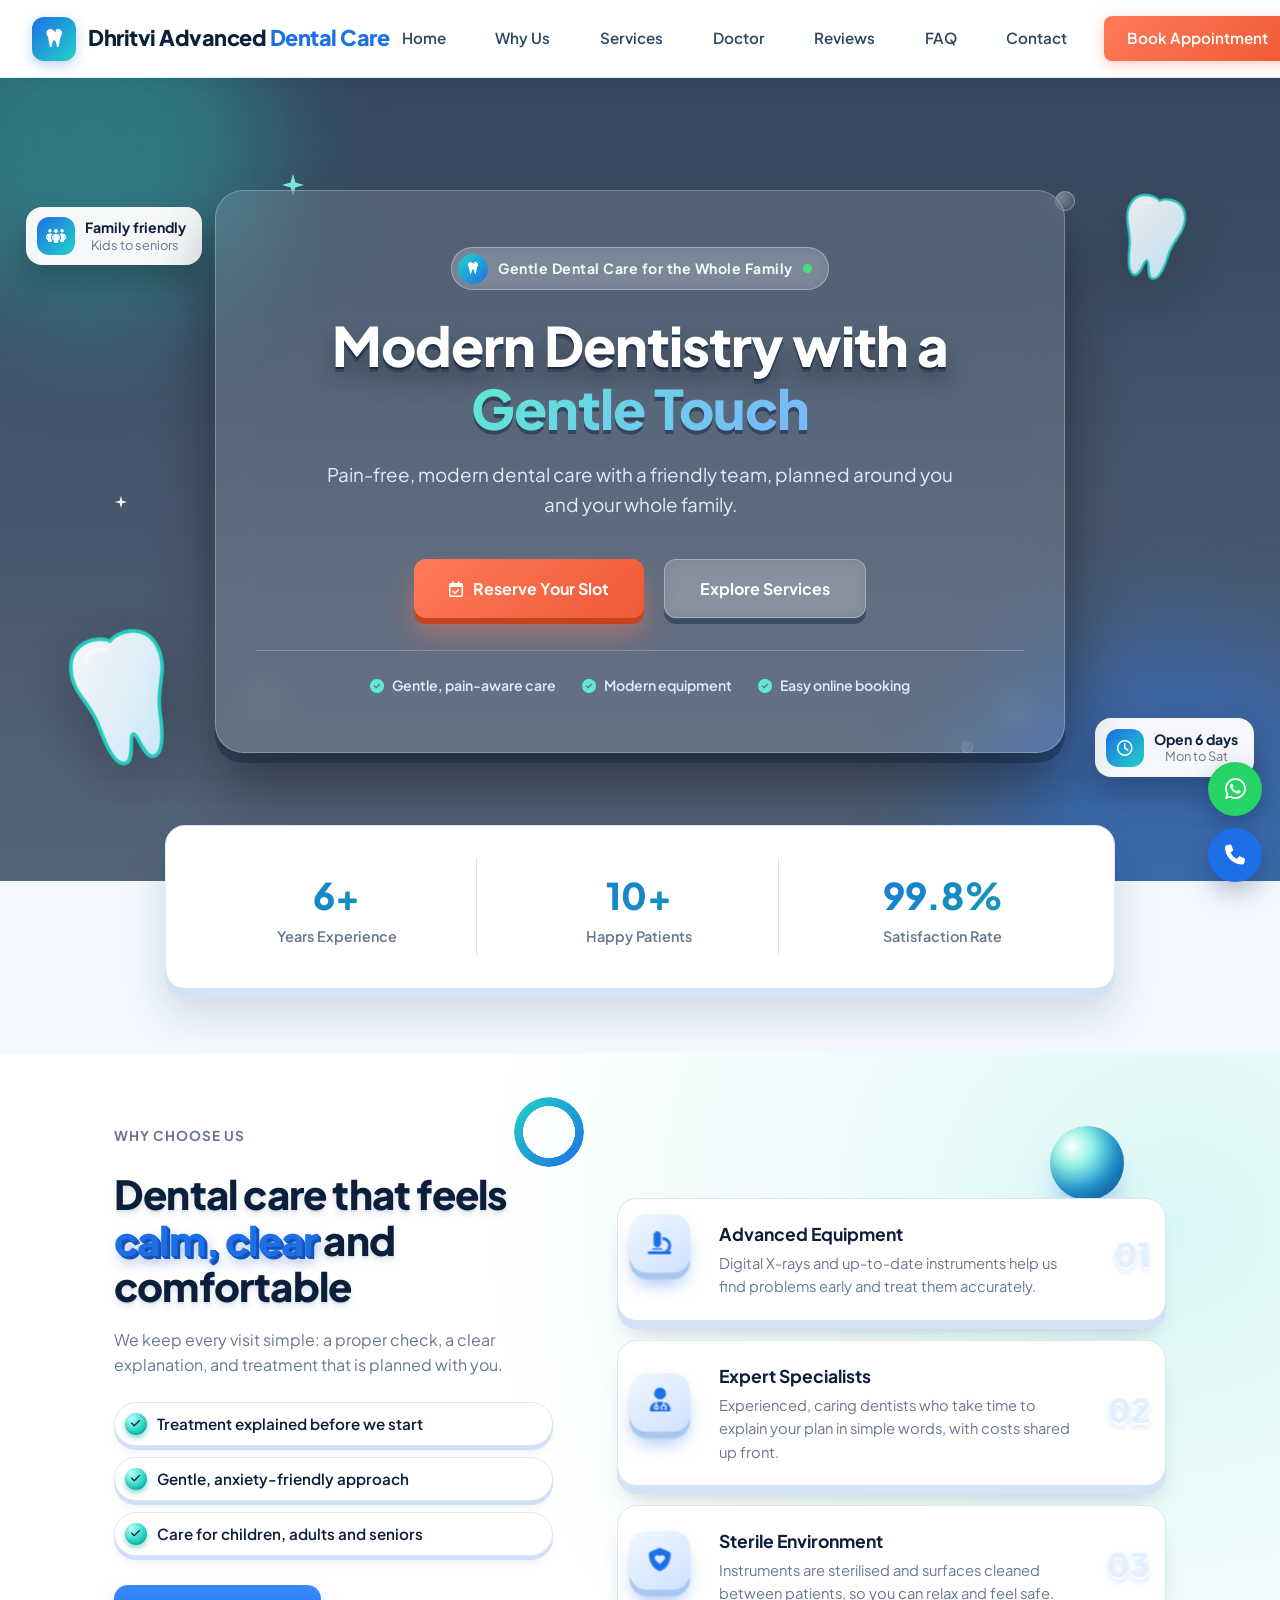
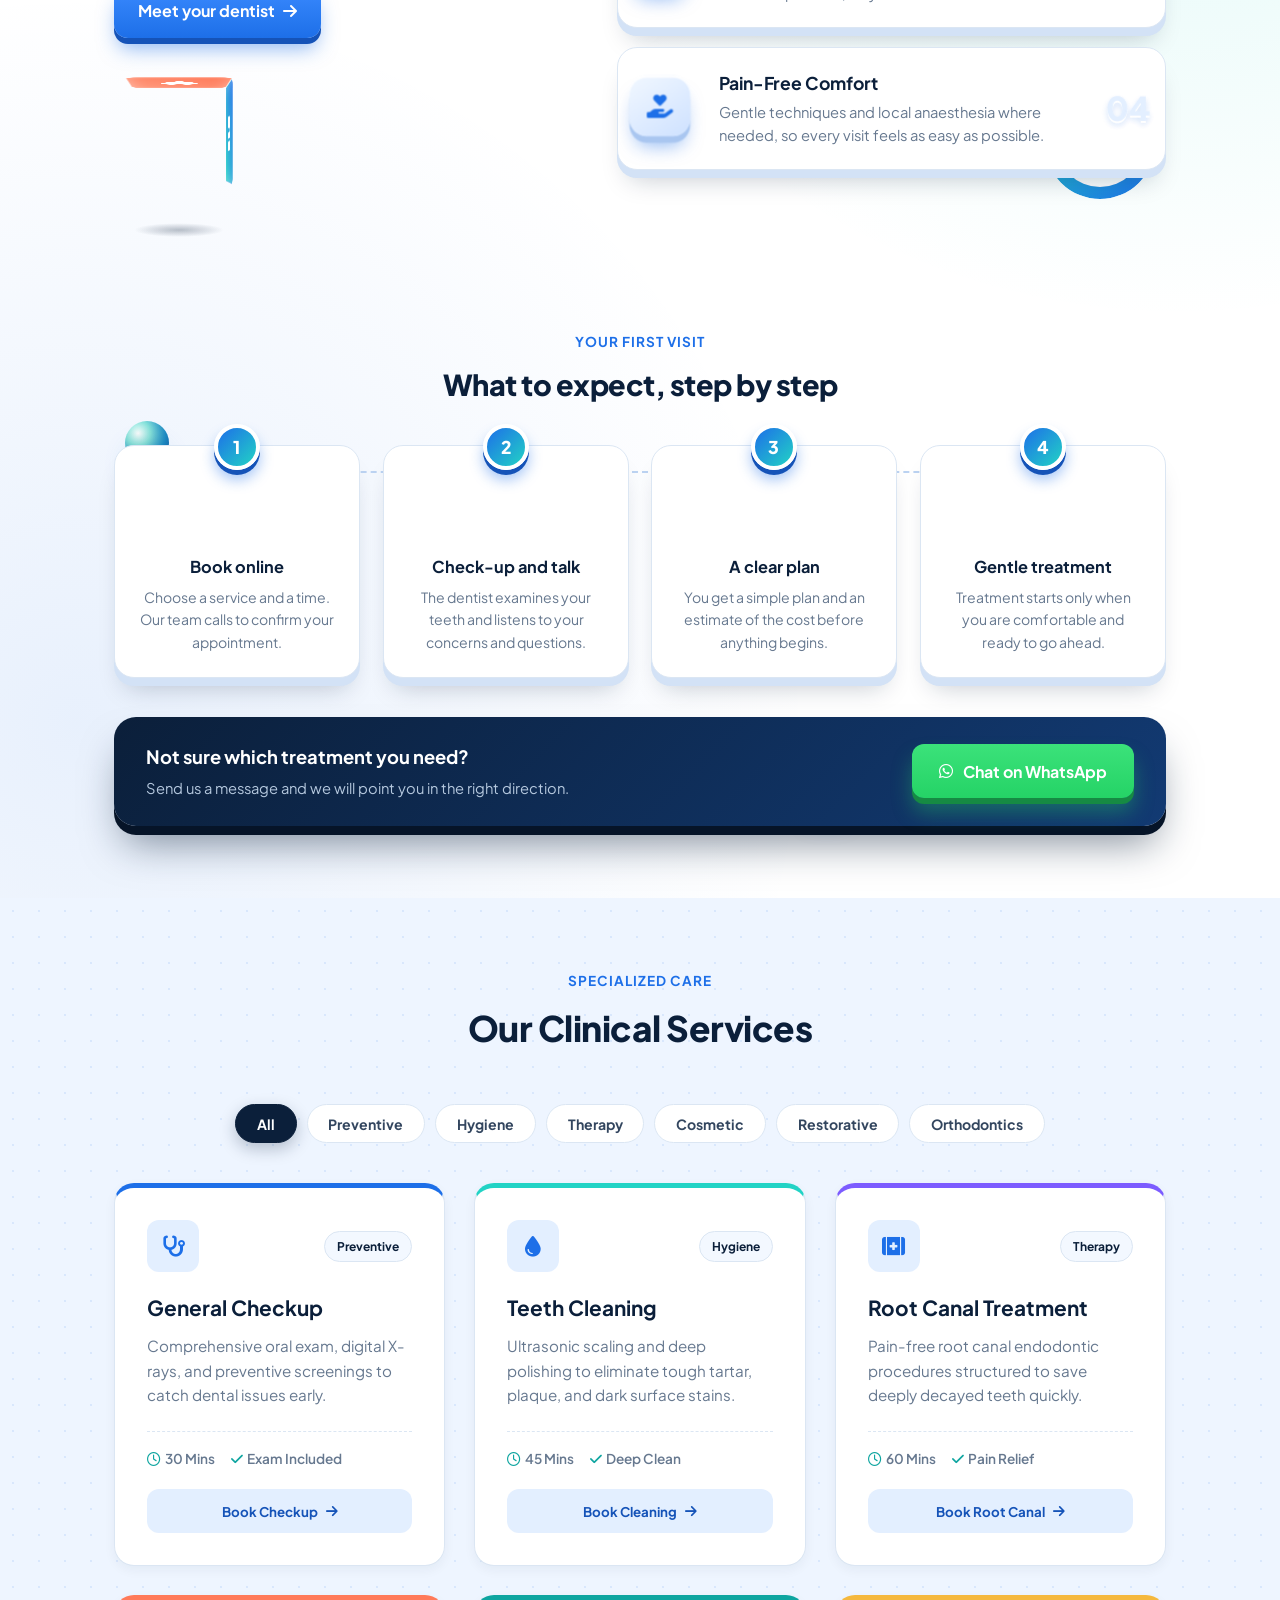
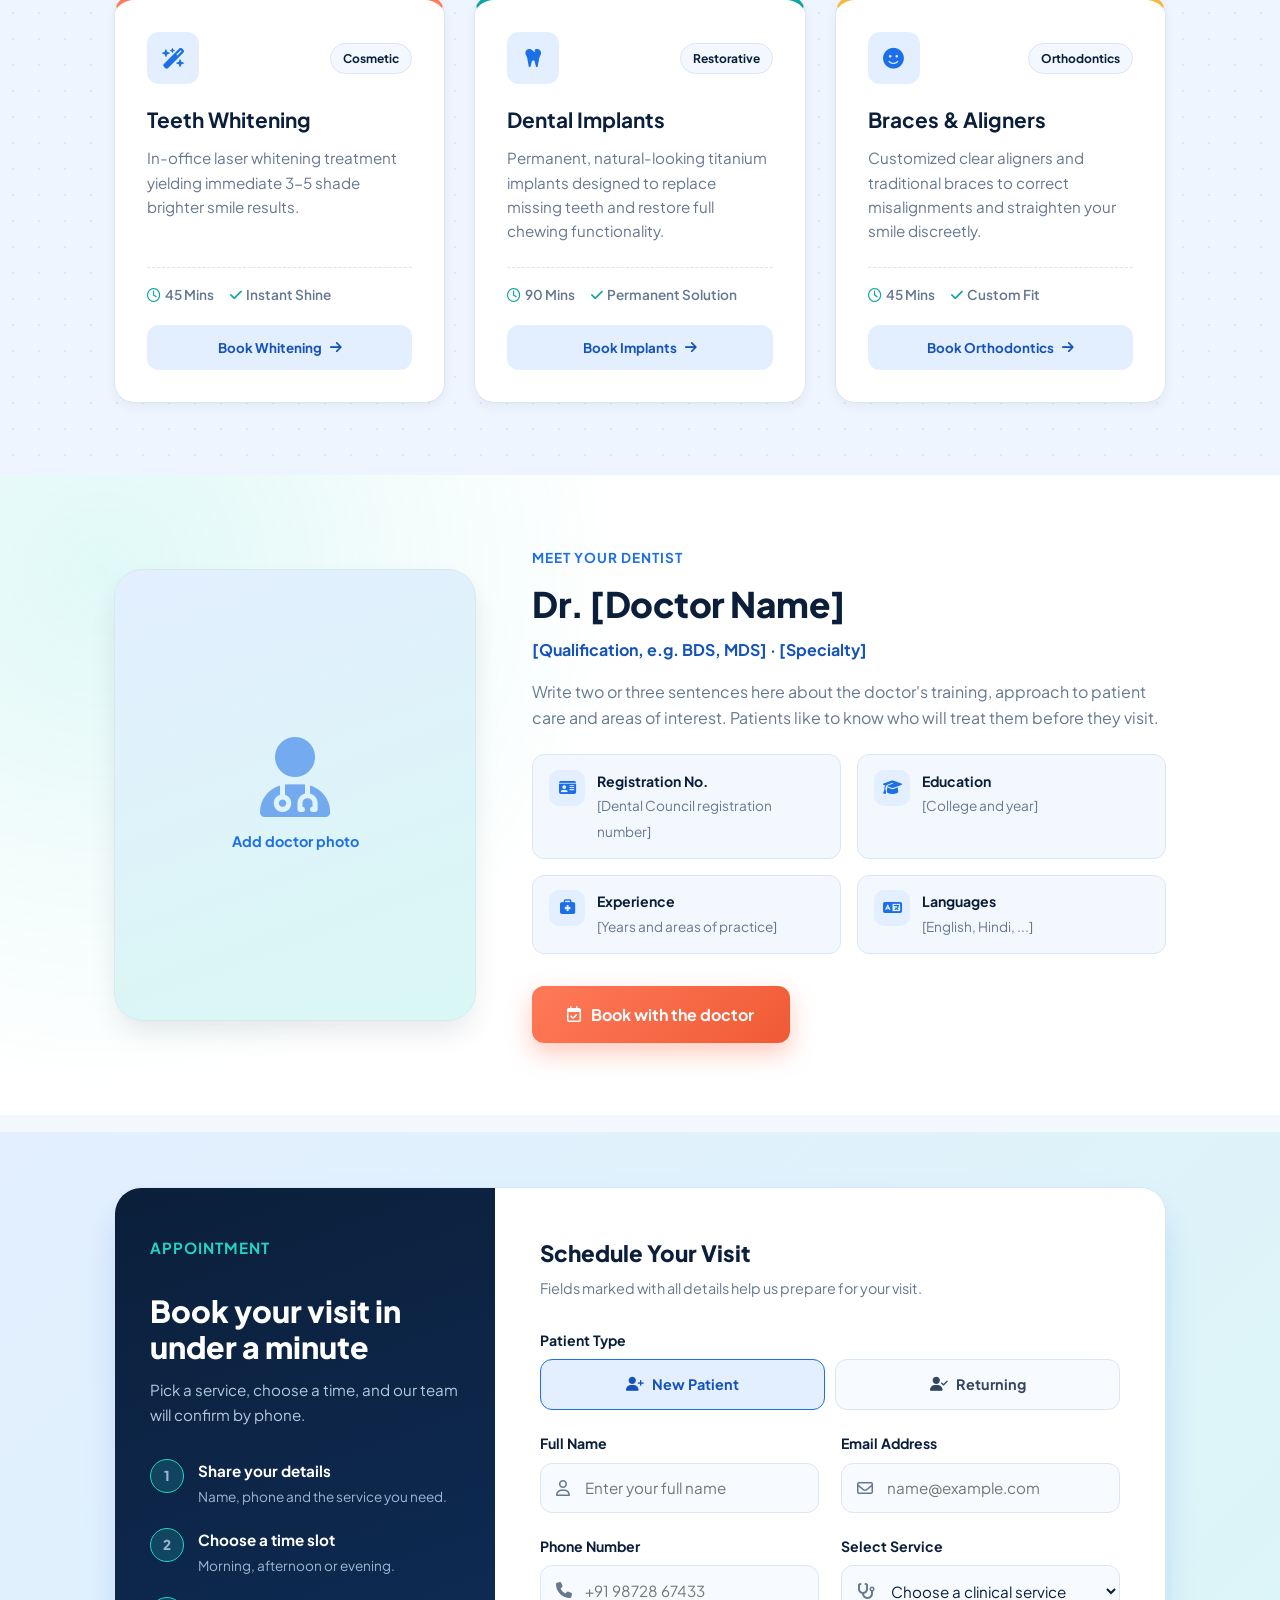
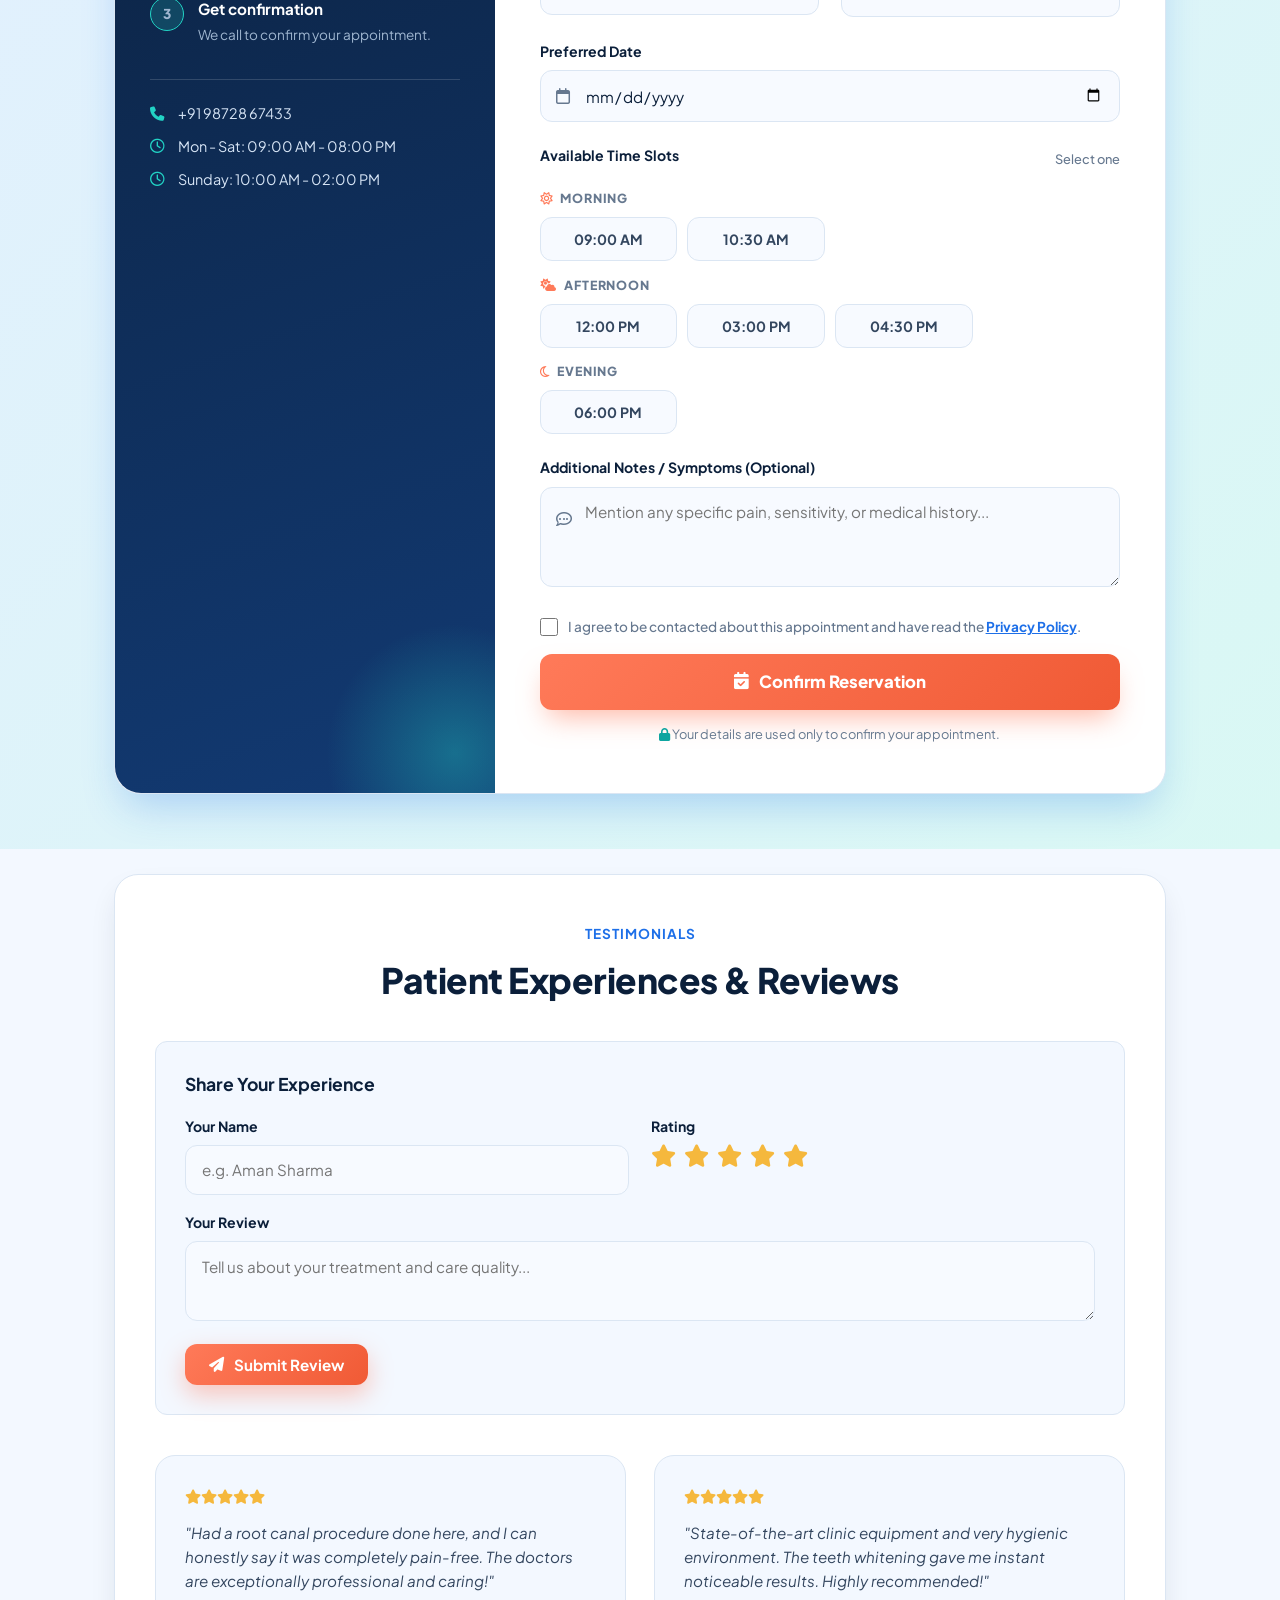
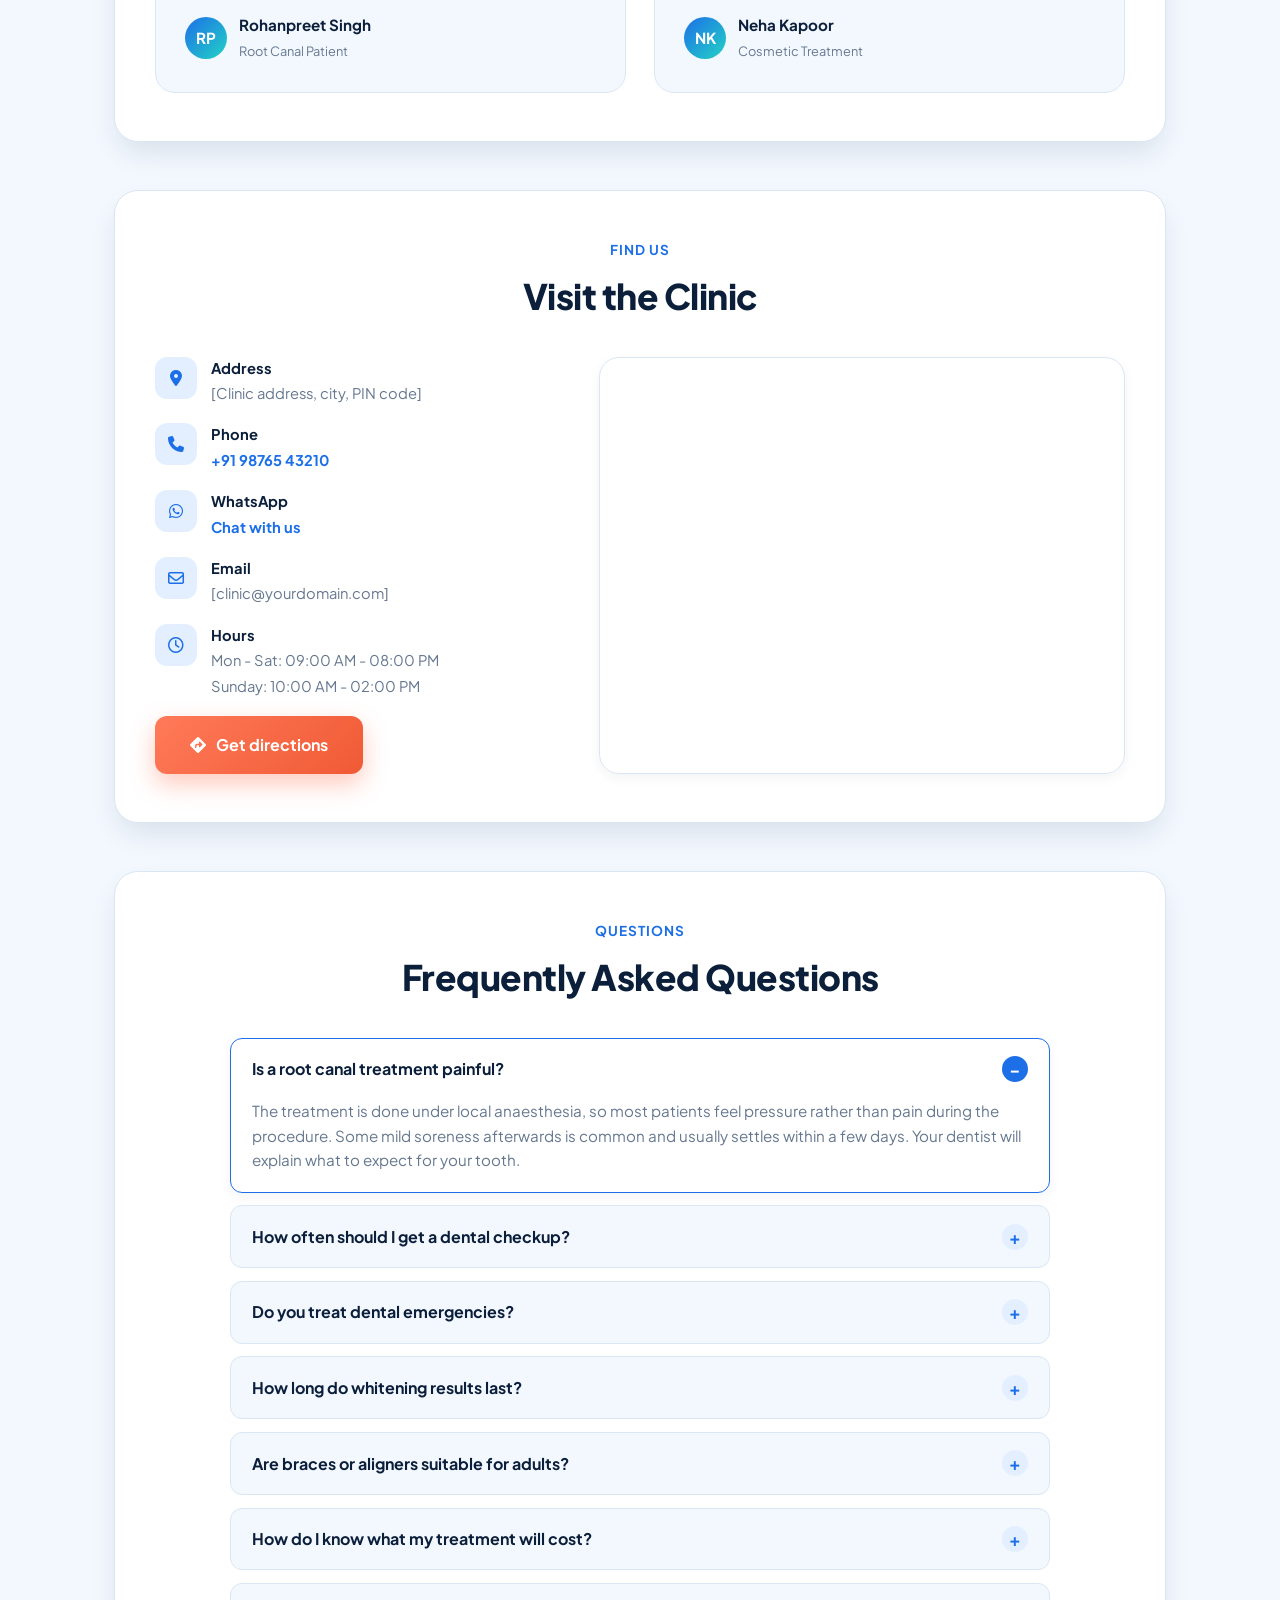
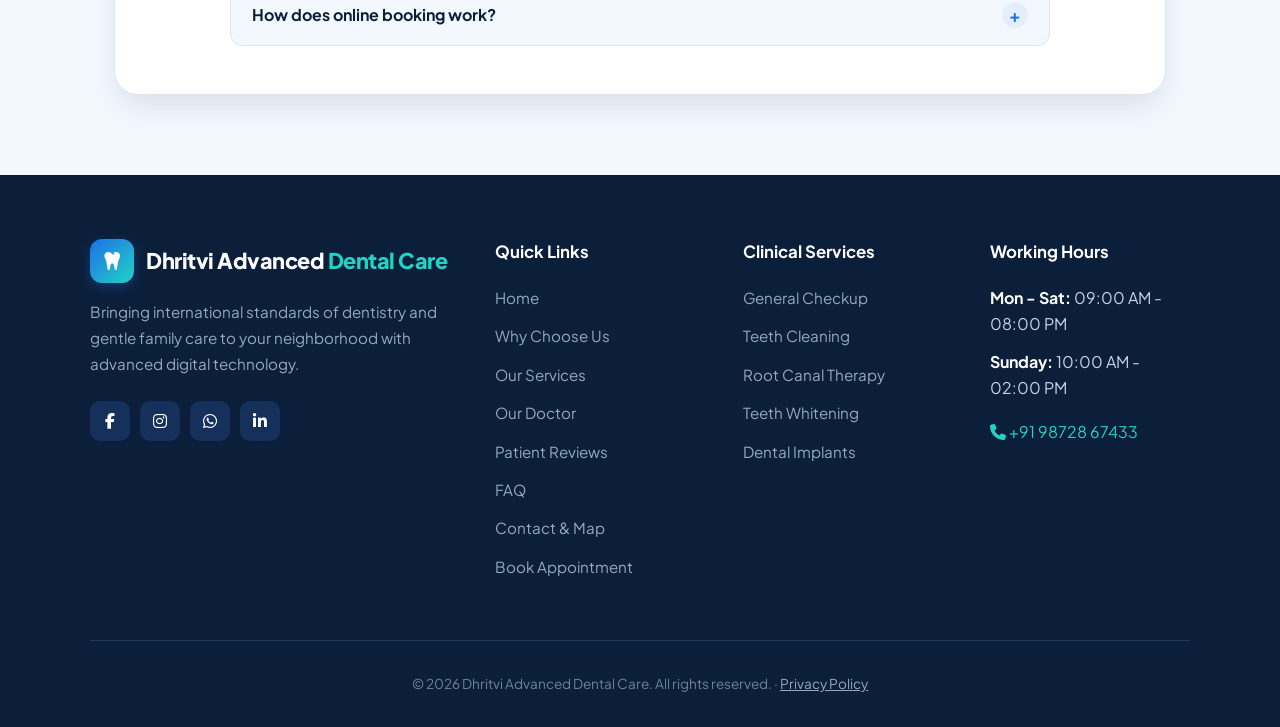
==== index.html @ 124baf10 "Update index.html" ====
<!DOCTYPE html>
<html lang="en">

<head>
    <meta charset="UTF-8">
    <meta name="viewport" content="width=device-width, initial-scale=1.0">
    <title>Dhritvi Advanced Dental Care | Dentist, Root Canal, Implants &amp; Braces</title>
    <meta name="description"
        content="Dhritvi Advanced Dental Care offers gentle, modern dental treatment for the whole family: checkups, cleaning, root canal, whitening, implants and braces. Book online.">
    <meta name="theme-color" content="#1d6fe8">
    <meta property="og:title" content="Dhritvi Advanced Dental Care">
    <meta property="og:description" content="Modern dentistry with a gentle touch. Book your appointment online.">
    <meta property="og:type" content="website">
    <script src="js/start-top.js"></script>
    <link rel="stylesheet" href="js/main.js">

    
    
    <link rel="icon"
        href="data:image/svg+xml,%3Csvg xmlns='http://www.w3.org/2000/svg' viewBox='0 0 64 64'%3E%3Crect width='64' height='64' rx='16' fill='%231d6fe8'/%3E%3Cpath d='M20 16c-6 0-9 5-8 11 1 6 3 8 4 14 1 6 3 9 5 9s3-5 4-9c1-3 2-4 3-4s2 1 3 4c1 4 2 9 4 9s4-3 5-9c1-6 3-8 4-14 1-6-2-11-8-11-4 0-6 2-8 2s-4-2-8-2z' fill='white'/%3E%3C/svg%3E">

    <!-- SEO: local business data for Google. REPLACE every value marked CHANGE-ME, then keep or delete this block. -->
    <script type="application/ld+json">
    {
        "@context": "https://schema.org",
        "@type": "Dentist",
        "name": "Dhritvi Advanced Dental Care",
        "telephone": "+919872867433",
        "url": "https://CHANGE-ME.example/",
        "address": {
            "@type": "PostalAddress",
            "streetAddress": "CHANGE-ME street address",
            "addressLocality": "CHANGE-ME city",
            "addressRegion": "CHANGE-ME state",
            "postalCode": "CHANGE-ME",
            "addressCountry": "IN"
        },
        "openingHoursSpecification": [
            { "@type": "OpeningHoursSpecification", "dayOfWeek": ["Monday","Tuesday","Wednesday","Thursday","Friday","Saturday"], "opens": "09:00", "closes": "20:00" },
            { "@type": "OpeningHoursSpecification", "dayOfWeek": "Sunday", "opens": "10:00", "closes": "14:00" }
        ]
    }
    </script>

    <link rel="preconnect" href="https://fonts.googleapis.com">
    <link rel="preconnect" href="https://fonts.gstatic.com" crossorigin>
    <link href="https://fonts.googleapis.com/css2?family=Plus+Jakarta+Sans:wght@300;400;500;600;700;800&display=swap"
        rel="stylesheet">
    <link rel="stylesheet" href="https://cdnjs.cloudflare.com/ajax/libs/font-awesome/6.4.0/css/all.min.css">
    <link rel="stylesheet" href="css/style.css">
</head>

<body>
    <!-- Emergency strip (phone number is set in js/main.js) -->
   <!-- <div class="emergency-bar">
        <i class="fa-solid fa-triangle-exclamation"></i>
        <span>Severe toothache, swelling or a knocked-out tooth?</span>
        <a href="#contact" data-call><i class="fa-solid fa-phone"></i> Call us now</a>
    </div>-->

    <header class="site-header">
        <div class="brand-container">
            <div class="brand-logo"><i class="fa-solid fa-tooth"></i></div>
            <h1 class="brand-title">Dhritvi Advanced <span>Dental Care</span></h1>
        </div>
        <button type="button" class="nav-toggle" id="navToggle" aria-label="Open menu" aria-expanded="false" aria-controls="siteNav">
            <span></span><span></span><span></span>
        </button>
        <nav class="nav-links" id="siteNav">
            <a href="#home">Home</a>
            <a href="#features">Why Us</a>
            <a href="#services">Services</a>
            <a href="#doctor">Doctor</a>
            <a href="#reviews">Reviews</a>
            <a href="#faq">FAQ</a>
            <a href="#contact">Contact</a>
            <a href="#booking" class="nav-cta">Book Appointment</a>
        </nav>
    </header>

    <main>
        <section id="home" class="hero">
            <!-- Decorative graphics (hidden from screen readers) -->
            <div class="hero-deco" aria-hidden="true">
                <span class="blob blob-1"></span>
                <span class="blob blob-2"></span>
                <span class="bubble b1"></span><span class="bubble b2"></span><span class="bubble b3"></span><span class="bubble b4"></span>
                <div class="deco-tooth deco-tooth-1">
                    <svg viewBox="0 0 100 120" xmlns="http://www.w3.org/2000/svg" focusable="false">
                <defs>
                    <linearGradient id="toothGradA" x1="0" y1="0" x2="1" y2="1">
                        <stop offset="0" stop-color="#ffffff"/>
                        <stop offset="1" stop-color="#cfeeff"/>
                    </linearGradient>
                </defs>
                <path d="M50 12C42 5 14 3 12 32c-1 18 10 26 12 48 2 20 6 34 14 34 8 0 8-22 12-22s4 22 12 22c8 0 12-14 14-34 2-22 13-30 12-48C86 3 58 5 50 12Z" fill="url(#toothGradA)" stroke="#22d3c5" stroke-width="3" stroke-linejoin="round"/>
                <path d="M26 24c4-8 12-9 18-6" fill="none" stroke="#ffffff" stroke-width="4" stroke-linecap="round" opacity=".9"/>
            </svg>
                </div>
                <div class="deco-tooth deco-tooth-2">
                    <svg viewBox="0 0 100 120" xmlns="http://www.w3.org/2000/svg" focusable="false">
                <defs>
                    <linearGradient id="toothGradB" x1="0" y1="0" x2="1" y2="1">
                        <stop offset="0" stop-color="#ffffff"/>
                        <stop offset="1" stop-color="#cfeeff"/>
                    </linearGradient>
                </defs>
                <path d="M50 12C42 5 14 3 12 32c-1 18 10 26 12 48 2 20 6 34 14 34 8 0 8-22 12-22s4 22 12 22c8 0 12-14 14-34 2-22 13-30 12-48C86 3 58 5 50 12Z" fill="url(#toothGradB)" stroke="#22d3c5" stroke-width="3" stroke-linejoin="round"/>
                <path d="M26 24c4-8 12-9 18-6" fill="none" stroke="#ffffff" stroke-width="4" stroke-linecap="round" opacity=".9"/>
            </svg>
                </div>
                <svg class="spark sp1" viewBox="0 0 24 24"><path d="M12 0l2.6 9.4L24 12l-9.4 2.6L12 24l-2.6-9.4L0 12l9.4-2.6z" fill="currentColor"/></svg>
                <svg class="spark sp2" viewBox="0 0 24 24"><path d="M12 0l2.6 9.4L24 12l-9.4 2.6L12 24l-2.6-9.4L0 12l9.4-2.6z" fill="currentColor"/></svg>
                <svg class="spark sp3" viewBox="0 0 24 24"><path d="M12 0l2.6 9.4L24 12l-9.4 2.6L12 24l-2.6-9.4L0 12l9.4-2.6z" fill="currentColor"/></svg>
                <div class="float-chip chip-1"><i class="fa-solid fa-people-group"></i><span><strong>Family friendly</strong>Kids to seniors</span></div>
                <div class="float-chip chip-2"><i class="fa-regular fa-clock"></i><span><strong>Open 6 days</strong>Mon to Sat</span></div>
            </div>

            <div class="hero-glass-card">
                <div class="hero-badge">
                    <span class="badge-icon"><i class="fa-solid fa-tooth"></i></span>
                    <span class="badge-text">Gentle Dental Care for the Whole Family</span>
                    <span class="badge-dot" title="Now booking appointments"></span>
                </div>
                <h2>Modern Dentistry with a <span>Gentle Touch</span></h2>
                <p>Pain-free, modern dental care with a friendly team, planned around you and your whole family.</p>
                <div class="hero-btns">
                    <a href="#booking" class="btn-primary"><i class="fa-regular fa-calendar-check"></i> Reserve Your
                        Slot</a>
                    <a href="#services" class="btn-secondary">Explore Services</a>
                    <a href="#contact" class="btn-call" data-call><i class="fa-solid fa-phone"></i> Call Now</a>
                </div>
                <ul class="hero-points">
                    <li><i class="fa-solid fa-circle-check"></i> Gentle, pain-aware care</li>
                    <li><i class="fa-solid fa-circle-check"></i> Modern equipment</li>
                    <li><i class="fa-solid fa-circle-check"></i> Easy online booking</li>
                </ul>
            </div>
        </section>

        <div class="stats-banner">
            <div class="stat-item">
                <div class="stat-number">6+</div>
                <div class="stat-label">Years Experience</div>
            </div>
            <div class="stat-item">
                <div class="stat-number">10+</div>
                <div class="stat-label">Happy Patients</div>
            </div>
            <div class="stat-item">
                <div class="stat-number">99.8%</div>
                <div class="stat-label">Satisfaction Rate</div>
            </div>
        </div>

        <div class="container">

            <!-- ===== WHY US ===== -->
            <section id="features" class="why-wrap">
                <!-- floating 3D shapes (decoration) -->
                <div class="why-3d-bg" aria-hidden="true">
                    <span class="orb orb-1"></span>
                    <span class="orb orb-2"></span>
                    <span class="ring ring-1"></span>
                    <span class="ring ring-2"></span>
                    <span class="gem"></span>
                </div>
                <div class="why-intro">
                    <p class="section-subtitle">Why Choose Us</p>
                    <h2>Dental care that feels <span>calm, clear</span> and comfortable</h2>
                    <p>We keep every visit simple: a proper check, a clear explanation, and treatment that is planned with you.</p>
                    <ul class="why-checks">
                        <li><i class="fa-solid fa-check"></i> Treatment explained before we start</li>
                        <li><i class="fa-solid fa-check"></i> Gentle, anxiety-friendly approach</li>
                        <li><i class="fa-solid fa-check"></i> Care for children, adults and seniors</li>
                    </ul>
                    <a href="#doctor" class="why-link">Meet your dentist <i class="fa-solid fa-arrow-right"></i></a>

                    <!-- 3D rotating cube (pure CSS) -->
                    <div class="cube-scene" aria-hidden="true">
                        <div class="cube">
                            <div class="face f-front"><i class="fa-solid fa-tooth"></i></div>
                            <div class="face f-back"><i class="fa-solid fa-shield-heart"></i></div>
                            <div class="face f-right"><i class="fa-solid fa-face-smile"></i></div>
                            <div class="face f-left"><i class="fa-solid fa-user-doctor"></i></div>
                            <div class="face f-top"><i class="fa-solid fa-heart"></i></div>
                            <div class="face f-bottom"><i class="fa-solid fa-star"></i></div>
                        </div>
                        <div class="cube-shadow"></div>
                    </div>
                </div>

                <div class="why-list">
                    <article class="why-item">
                        <div class="why-icon"><i class="fa-solid fa-microscope"></i></div>
                        <div class="why-text">
                            <h3>Advanced Equipment</h3>
                            <p>Digital X-rays and up-to-date instruments help us find problems early and treat them accurately.</p>
                        </div>
                    </article>
                    <article class="why-item">
                        <div class="why-icon"><i class="fa-solid fa-user-doctor"></i></div>
                        <div class="why-text">
                            <h3>Expert Specialists</h3>
                            <p>Experienced, caring dentists who take time to explain your plan in simple words, with costs shared up front.</p>
                        </div>
                    </article>
                    <article class="why-item">
                        <div class="why-icon"><i class="fa-solid fa-shield-heart"></i></div>
                        <div class="why-text">
                            <h3>Sterile Environment</h3>
                            <p>Instruments are sterilised and surfaces cleaned between patients, so you can relax and feel safe.</p>
                        </div>
                    </article>
                    <article class="why-item">
                        <div class="why-icon"><i class="fa-solid fa-hand-holding-heart"></i></div>
                        <div class="why-text">
                            <h3>Pain-Free Comfort</h3>
                            <p>Gentle techniques and local anaesthesia where needed, so every visit feels as easy as possible.</p>
                        </div>
                    </article>
                </div>
                <!-- New: first-visit steps + help banner (spans both columns) -->
                <div class="why-journey">
                    <div class="journey-head">
                        <p class="section-subtitle">Your First Visit</p>
                        <h3>What to expect, step by step</h3>
                    </div>

                    <ol class="journey-steps">
                        <li>
                            <span class="journey-num">1</span>
                            <div class="journey-icon"><i class="fa-regular fa-calendar-check"></i></div>
                            <h4>Book online</h4>
                            <p>Choose a service and a time. Our team calls to confirm your appointment.</p>
                        </li>
                        <li>
                            <span class="journey-num">2</span>
                            <div class="journey-icon"><i class="fa-solid fa-comments"></i></div>
                            <h4>Check-up and talk</h4>
                            <p>The dentist examines your teeth and listens to your concerns and questions.</p>
                        </li>
                        <li>
                            <span class="journey-num">3</span>
                            <div class="journey-icon"><i class="fa-solid fa-clipboard-list"></i></div>
                            <h4>A clear plan</h4>
                            <p>You get a simple plan and an estimate of the cost before anything begins.</p>
                        </li>
                        <li>
                            <span class="journey-num">4</span>
                            <div class="journey-icon"><i class="fa-solid fa-face-smile"></i></div>
                            <h4>Gentle treatment</h4>
                            <p>Treatment starts only when you are comfortable and ready to go ahead.</p>
                        </li>
                    </ol>

                    <div class="journey-help">
                        <div class="help-text">
                            <strong>Not sure which treatment you need?</strong>
                            <span>Send us a message and we will point you in the right direction.</span>
                        </div>
                        <a class="btn-primary" data-wa href="#contact" target="_blank" rel="noopener"><i class="fa-brands fa-whatsapp"></i> Chat on WhatsApp</a>
                    </div>
                </div>
            </section>

            <!-- ===== SERVICES ===== -->
            <section id="services">
                <div class="section-header">
                    <p class="section-subtitle">Specialized Care</p>
                    <h2 class="section-title">Our Clinical Services</h2>
                </div>

                <div class="filter-bar" id="filterBar">
                    <button type="button" class="filter-btn active" data-filter="all">All</button>
                    <button type="button" class="filter-btn" data-filter="Preventive">Preventive</button>
                    <button type="button" class="filter-btn" data-filter="Hygiene">Hygiene</button>
                    <button type="button" class="filter-btn" data-filter="Therapy">Therapy</button>
                    <button type="button" class="filter-btn" data-filter="Cosmetic">Cosmetic</button>
                    <button type="button" class="filter-btn" data-filter="Restorative">Restorative</button>
                    <button type="button" class="filter-btn" data-filter="Orthodontics">Orthodontics</button>
                </div>

                <div class="services-grid" id="servicesGrid">
                    <div class="service-card" data-cat="Preventive">
                        <div>
                            <div class="service-header-icon">
                                <div class="service-icon"><i class="fa-solid fa-stethoscope"></i></div>
                                <span class="service-tag">Preventive</span>
                            </div>
                            <h3>General Checkup</h3>
                            <p>Comprehensive oral exam, digital X-rays, and preventive screenings to catch dental issues
                                early.</p>
                        </div>
                        <div>
                            <div class="service-meta">
                                <span><i class="fa-regular fa-clock"></i>30 Mins</span>
                                <span><i class="fa-solid fa-check"></i>Exam Included</span>
                            </div>
                            <button type="button" class="service-book-btn"
                                onclick="selectServiceAndScroll('General Checkup')">Book Checkup <i
                                    class="fa-solid fa-arrow-right"></i></button>
                        </div>
                    </div>

                    <div class="service-card" data-cat="Hygiene">
                        <div>
                            <div class="service-header-icon">
                                <div class="service-icon"><i class="fa-solid fa-droplet"></i></div>
                                <span class="service-tag">Hygiene</span>
                            </div>
                            <h3>Teeth Cleaning</h3>
                            <p>Ultrasonic scaling and deep polishing to eliminate tough tartar, plaque, and dark surface
                                stains.</p>
                        </div>
                        <div>
                            <div class="service-meta">
                                <span><i class="fa-regular fa-clock"></i>45 Mins</span>
                                <span><i class="fa-solid fa-check"></i>Deep Clean</span>
                            </div>
                            <button type="button" class="service-book-btn"
                                onclick="selectServiceAndScroll('Teeth Cleaning')">Book Cleaning <i
                                    class="fa-solid fa-arrow-right"></i></button>
                        </div>
                    </div>

                    <div class="service-card" data-cat="Therapy">
                        <div>
                            <div class="service-header-icon">
                                <div class="service-icon"><i class="fa-solid fa-kit-medical"></i></div>
                                <span class="service-tag">Therapy</span>
                            </div>
                            <h3>Root Canal Treatment</h3>
                            <p>Pain-free root canal endodontic procedures structured to save deeply decayed teeth
                                quickly.</p>
                        </div>
                        <div>
                            <div class="service-meta">
                                <span><i class="fa-regular fa-clock"></i>60 Mins</span>
                                <span><i class="fa-solid fa-check"></i>Pain Relief</span>
                            </div>
                            <button type="button" class="service-book-btn"
                                onclick="selectServiceAndScroll('Root Canal Treatment')">Book Root Canal <i
                                    class="fa-solid fa-arrow-right"></i></button>
                        </div>
                    </div>

                    <div class="service-card" data-cat="Cosmetic">
                        <div>
                            <div class="service-header-icon">
                                <div class="service-icon"><i class="fa-solid fa-wand-magic-sparkles"></i></div>
                                <span class="service-tag">Cosmetic</span>
                            </div>
                            <h3>Teeth Whitening</h3>
                            <p>In-office laser whitening treatment yielding immediate 3-5 shade brighter smile results.
                            </p>
                        </div>
                        <div>
                            <div class="service-meta">
                                <span><i class="fa-regular fa-clock"></i>45 Mins</span>
                                <span><i class="fa-solid fa-check"></i>Instant Shine</span>
                            </div>
                            <button type="button" class="service-book-btn"
                                onclick="selectServiceAndScroll('Teeth Whitening')">Book Whitening <i
                                    class="fa-solid fa-arrow-right"></i></button>
                        </div>
                    </div>

                    <div class="service-card" data-cat="Restorative">
                        <div>
                            <div class="service-header-icon">
                                <div class="service-icon"><i class="fa-solid fa-tooth"></i></div>
                                <span class="service-tag">Restorative</span>
                            </div>
                            <h3>Dental Implants</h3>
                            <p>Permanent, natural-looking titanium implants designed to replace missing teeth and
                                restore full chewing functionality.</p>
                        </div>
                        <div>
                            <div class="service-meta">
                                <span><i class="fa-regular fa-clock"></i>90 Mins</span>
                                <span><i class="fa-solid fa-check"></i>Permanent Solution</span>
                            </div>
                            <button type="button" class="service-book-btn"
                                onclick="selectServiceAndScroll('Dental Implants')">Book Implants <i
                                    class="fa-solid fa-arrow-right"></i></button>
                        </div>
                    </div>

                    <div class="service-card" data-cat="Orthodontics">
                        <div>
                            <div class="service-header-icon">
                                <div class="service-icon"><i class="fa-solid fa-face-smile"></i></div>
                                <span class="service-tag">Orthodontics</span>
                            </div>
                            <h3>Braces &amp; Aligners</h3>
                            <p>Customized clear aligners and traditional braces to correct misalignments and straighten
                                your smile discreetly.</p>
                        </div>
                        <div>
                            <div class="service-meta">
                                <span><i class="fa-regular fa-clock"></i>45 Mins</span>
                                <span><i class="fa-solid fa-check"></i>Custom Fit</span>
                            </div>
                            <button type="button" class="service-book-btn"
                                onclick="selectServiceAndScroll('Braces & Aligners')">Book Orthodontics <i
                                    class="fa-solid fa-arrow-right"></i></button>
                        </div>
                    </div>
                </div>
            </section>

            <!-- ===== DOCTOR PROFILE =====
                 REPLACE the placeholder text below with the real doctor's details.
                 To use a photo: put it in images/doctor.jpg and replace the
                 <div class="doctor-photo">...</div> block with:
                 <img class="doctor-photo" src="images/doctor.jpg" alt="Dr. Name, dentist"> -->
            <section id="doctor">
                <div class="doctor-wrap">
                    <div class="doctor-photo" role="img" aria-label="Doctor photo placeholder">
                        <i class="fa-solid fa-user-doctor"></i>
                        <span>Add doctor photo</span>
                    </div>

                    <div class="doctor-info">
                        <p class="section-subtitle">Meet Your Dentist</p>
                        <h2 class="section-title" style="text-align:left;">Dr. [Doctor Name]</h2>
                        <p class="doctor-role">[Qualification, e.g. BDS, MDS] &middot; [Specialty]</p>
                        <p class="doctor-bio">Write two or three sentences here about the doctor's training, approach to
                            patient care and areas of interest. Patients like to know who will treat them before they
                            visit.</p>

                        <ul class="doctor-facts">
                            <li><i class="fa-solid fa-id-card"></i>
                                <div><strong>Registration No.</strong><span>[Dental Council registration number]</span>
                                </div>
                            </li>
                            <li><i class="fa-solid fa-graduation-cap"></i>
                                <div><strong>Education</strong><span>[College and year]</span></div>
                            </li>
                            <li><i class="fa-solid fa-briefcase-medical"></i>
                                <div><strong>Experience</strong><span>[Years and areas of practice]</span></div>
                            </li>
                            <li><i class="fa-solid fa-language"></i>
                                <div><strong>Languages</strong><span>[English, Hindi, ...]</span></div>
                            </li>
                        </ul>

                        <a href="#booking" class="btn-primary"><i class="fa-regular fa-calendar-check"></i> Book with
                            the doctor</a>
                    </div>
                </div>
            </section>

            <!-- ===== BOOKING ===== -->
            <section id="booking" class="booking-section">
                <aside class="booking-info">
                    <p class="section-subtitle" style="text-align:left;">Appointment</p>
                    <h2>Book your visit in under a minute</h2>
                    <p>Pick a service, choose a time, and our team will confirm by phone.</p>

                    <ul class="booking-steps">
                        <li><span class="step-dot">1</span>
                            <div><strong>Share your details</strong><span>Name, phone and the service you need.</span>
                            </div>
                        </li>
                        <li><span class="step-dot">2</span>
                            <div><strong>Choose a time slot</strong><span>Morning, afternoon or evening.</span></div>
                        </li>
                        <li><span class="step-dot">3</span>
                            <div><strong>Get confirmation</strong><span>We call to confirm your appointment.</span>
                            </div>
                        </li>
                    </ul>

                    <div class="booking-contact">
                        <div><i class="fa-solid fa-phone"></i> +91 98728 67433</div>
                        <div><i class="fa-regular fa-clock"></i> Mon - Sat: 09:00 AM - 08:00 PM</div>
                        <div><i class="fa-regular fa-clock"></i> Sunday: 10:00 AM - 02:00 PM</div>
                    </div>
                </aside>

                <div class="booking-form-wrap">
                    <h3>Schedule Your Visit</h3>
                    <p class="form-intro">Fields marked with all details help us prepare for your visit.</p>

                    <form id="appointmentForm" onsubmit="handleBookingSubmission(event)">
                        <div class="form-group">
                            <label>Patient Type</label>
                            <div class="patient-type">
                                <label><input type="radio" name="patientType" value="New" checked><span><i
                                            class="fa-solid fa-user-plus"></i> New Patient</span></label>
                                <label><input type="radio" name="patientType" value="Returning"><span><i
                                            class="fa-solid fa-user-check"></i> Returning</span></label>
                            </div>
                        </div>

                        <div class="form-row">
                            <div class="form-group">
                                <label for="fullName">Full Name</label>
                                <div class="input-wrapper">
                                    <i class="fa-regular fa-user"></i>
                                    <input type="text" id="fullName" name="fullName" placeholder="Enter your full name"
                                        required>
                                </div>
                            </div>
                            <div class="form-group">
                                <label for="emailAddress">Email Address</label>
                                <div class="input-wrapper">
                                    <i class="fa-regular fa-envelope"></i>
                                    <input type="email" id="emailAddress" name="email" placeholder="name@example.com"
                                        required>
                                </div>
                            </div>
                        </div>

                        <div class="form-row">
                            <div class="form-group">
                                <label for="phoneNumber">Phone Number</label>
                                <div class="input-wrapper">
                                    <i class="fa-solid fa-phone"></i>
                                    <input type="tel" id="phoneNumber" name="phone" placeholder="+91 98728 67433"
                                        required>
                                </div>
                            </div>
                            <div class="form-group">
                                <label for="selectedService">Select Service</label>
                                <div class="input-wrapper">
                                    <i class="fa-solid fa-stethoscope"></i>
                                    <select id="selectedService" name="service" required>
                                        <option value="" disabled selected>Choose a clinical service</option>
                                        <option value="General Checkup">General Checkup</option>
                                        <option value="Teeth Cleaning">Teeth Cleaning</option>
                                        <option value="Root Canal Treatment">Root Canal Treatment</option>
                                        <option value="Teeth Whitening">Teeth Whitening</option>
                                        <option value="Dental Implants">Dental Implants</option>
                                        <option value="Braces & Aligners">Braces &amp; Aligners</option>
                                    </select>
                                </div>
                            </div>
                        </div>

                        <div class="form-group">
                            <label for="appointmentDate">Preferred Date</label>
                            <div class="input-wrapper">
                                <i class="fa-regular fa-calendar"></i>
                                <input type="date" id="appointmentDate" name="date" required>
                            </div>
                        </div>

                        <div class="form-group">
                            <div class="slot-label">
                                <label>Available Time Slots</label>
                                <span class="slot-subtitle">Select one</span>
                            </div>

                            <div class="slot-group-title"><i class="fa-regular fa-sun"></i> Morning</div>
                            <div class="time-slots">
                                <button type="button" class="slot-btn" onclick="selectSlot(this)">09:00 AM</button>
                                <button type="button" class="slot-btn" onclick="selectSlot(this)">10:30 AM</button>
                            </div>

                            <div class="slot-group-title"><i class="fa-solid fa-cloud-sun"></i> Afternoon</div>
                            <div class="time-slots">
                                <button type="button" class="slot-btn" onclick="selectSlot(this)">12:00 PM</button>
                                <button type="button" class="slot-btn" onclick="selectSlot(this)">03:00 PM</button>
                                <button type="button" class="slot-btn" onclick="selectSlot(this)">04:30 PM</button>
                            </div>

                            <div class="slot-group-title"><i class="fa-regular fa-moon"></i> Evening</div>
                            <div class="time-slots">
                                <button type="button" class="slot-btn" onclick="selectSlot(this)">06:00 PM</button>
                            </div>

                            <input type="hidden" id="selectedTimeSlot">
                        </div>

                        <div class="form-group">
                            <label for="medicalNotes">Additional Notes / Symptoms (Optional)</label>
                            <div class="input-wrapper">
                                <i class="fa-regular fa-comment-dots" style="top: 1.5rem; transform: none;"></i>
                                <textarea id="medicalNotes" name="notes"
                                    placeholder="Mention any specific pain, sensitivity, or medical history..."></textarea>
                            </div>
                        </div>

                        <label class="consent-row">
                            <input type="checkbox" id="consentCheck" required>
                            <span>I agree to be contacted about this appointment and have read the <a
                                    href="privacy.html" target="_blank" rel="noopener">Privacy Policy</a>.</span>
                        </label>

                        <button type="submit" class="submit-btn"><i class="fa-solid fa-calendar-check"></i> Confirm
                            Reservation</button>
                        <p class="form-note"><i class="fa-solid fa-lock"></i> Your details are used only to confirm your
                            appointment.</p>

                        <div id="confirmationBox" class="confirmation-message">
                            <i class="fa-solid fa-circle-check"></i> Appointment successfully requested! Our clinic will
                            call you shortly to confirm.
                            <div style="margin-top: 0.9rem;">
                                <a id="whatsappLink" href="#" target="_blank" rel="noopener" class="btn-primary"
                                    style="background: #25d366; box-shadow: none; padding: 0.6rem 1.2rem; font-size: 0.9rem;">
                                    <i class="fa-brands fa-whatsapp"></i> Also send details on WhatsApp
                                </a>
                            </div>
                        </div>
                    </form>
                </div>
            </section>

            <!-- ===== REVIEWS ===== -->
            <section id="reviews" class="reviews-section">
                <div class="section-header" style="margin-bottom: 2rem;">
                    <p class="section-subtitle">Testimonials</p>
                    <h2 class="section-title">Patient Experiences &amp; Reviews</h2>
                </div>

                <form id="reviewForm" onsubmit="handleReviewSubmission(event)"
                    style="background: var(--bg-main); padding: 1.8rem; border-radius: var(--radius-md); border: 1px solid var(--border-color); margin-bottom: 2.5rem;">
                    <h4 style="margin-bottom: 1rem; color: var(--secondary); font-size: 1.1rem;">Share Your Experience
                    </h4>
                    <div class="form-row">
                        <div class="form-group" style="margin-bottom: 1rem;">
                            <label for="reviewerName">Your Name</label>
                            <input type="text" id="reviewerName" placeholder="e.g. Aman Sharma" required
                                style="padding-left: 1rem;">
                        </div>
                        <div class="form-group" style="margin-bottom: 1rem;">
                            <label>Rating</label>
                            <div class="star-rating-input" id="starRatingInput">
                                <i class="fa-solid fa-star active" onclick="setRating(1)"></i>
                                <i class="fa-solid fa-star active" onclick="setRating(2)"></i>
                                <i class="fa-solid fa-star active" onclick="setRating(3)"></i>
                                <i class="fa-solid fa-star active" onclick="setRating(4)"></i>
                                <i class="fa-solid fa-star active" onclick="setRating(5)"></i>
                            </div>
                        </div>
                    </div>
                    <div class="form-group" style="margin-bottom: 1rem;">
                        <label for="reviewComment">Your Review</label>
                        <textarea id="reviewComment" placeholder="Tell us about your treatment and care quality..."
                            required style="padding-left: 1rem; min-height: 80px;"></textarea>
                    </div>
                    <button type="submit" class="btn-primary" style="padding: 0.7rem 1.5rem; font-size: 0.95rem;">
                        <i class="fa-solid fa-paper-plane"></i> Submit Review
                    </button>
                </form>

                <div id="reviewsContainer" class="reviews-grid">
                    <div class="review-card">
                        <div>
                            <div class="stars">
                                <i class="fa-solid fa-star"></i><i class="fa-solid fa-star"></i><i
                                    class="fa-solid fa-star"></i><i class="fa-solid fa-star"></i><i
                                    class="fa-solid fa-star"></i>
                            </div>
                            <p class="review-text">"Had a root canal procedure done here, and I can honestly say it was
                                completely pain-free. The doctors are exceptionally professional and caring!"</p>
                        </div>
                        <div class="reviewer-info">
                            <div class="reviewer-avatar">RP</div>
                            <div class="reviewer-details">
                                <h4>Rohanpreet Singh</h4><span>Root Canal Patient</span>
                            </div>
                        </div>
                    </div>

                    <div class="review-card">
                        <div>
                            <div class="stars">
                                <i class="fa-solid fa-star"></i><i class="fa-solid fa-star"></i><i
                                    class="fa-solid fa-star"></i><i class="fa-solid fa-star"></i><i
                                    class="fa-solid fa-star"></i>
                            </div>
                            <p class="review-text">"State-of-the-art clinic equipment and very hygienic environment. The
                                teeth whitening gave me instant noticeable results. Highly recommended!"</p>
                        </div>
                        <div class="reviewer-info">
                            <div class="reviewer-avatar">NK</div>
                            <div class="reviewer-details">
                                <h4>Neha Kapoor</h4><span>Cosmetic Treatment</span>
                            </div>
                        </div>
                    </div>
                </div>
            </section>

            

            <!-- ===== CONTACT & MAP =====
                 1) Replace the address, phone and email below.
                 2) For an exact pin: open your clinic on Google Maps > Share > Embed a map,
                    copy the src="..." link and paste it into the iframe src below. -->
            <section id="contact" class="contact-section">
                <div class="section-header" style="margin-bottom: 2rem;">
                    <p class="section-subtitle">Find Us</p>
                    <h2 class="section-title">Visit the Clinic</h2>
                </div>

                <div class="contact-grid">
                    <div class="contact-details">
                        <div class="contact-item">
                            <i class="fa-solid fa-location-dot"></i>
                            <div><strong>Address</strong><span>[Clinic address, city, PIN code]</span></div>
                        </div>
                        <div class="contact-item">
                            <i class="fa-solid fa-phone"></i>
                            <div><strong>Phone</strong><span><a href="tel:+919876543210" data-call>+91 98765
                                        43210</a></span></div>
                        </div>
                        <div class="contact-item">
                            <i class="fa-brands fa-whatsapp"></i>
                            <div><strong>WhatsApp</strong><span><a href="#" data-wa target="_blank" rel="noopener">Chat
                                        with us</a></span></div>
                        </div>
                        <div class="contact-item">
                            <i class="fa-regular fa-envelope"></i>
                            <div><strong>Email</strong><span>[clinic@yourdomain.com]</span></div>
                        </div>
                        <div class="contact-item">
                            <i class="fa-regular fa-clock"></i>
                            <div><strong>Hours</strong><span>Mon - Sat: 09:00 AM - 08:00 PM<br>Sunday: 10:00 AM - 02:00
                                    PM</span></div>
                        </div>
                        <a class="btn-primary" id="directionsLink"
                            href="https://www.google.com/maps/search/?api=1&amp;query=Dhritvi+Advanced+Dental+Care"
                            target="_blank" rel="noopener"><i class="fa-solid fa-diamond-turn-right"></i> Get
                            directions</a>
                    </div>

                    <div class="map-frame">
                        <iframe title="Clinic location on Google Maps"
                            src="https://www.google.com/maps?q=Dhritvi+Advanced+Dental+Care&amp;output=embed"
                            loading="lazy" referrerpolicy="no-referrer-when-downgrade" allowfullscreen></iframe>
                    </div>
                </div>
            </section>
            <!-- ===== FAQ =====
                 Add or edit questions by copying one <details> block.
                 Review the answers so they match how your clinic actually works. -->
            <section id="faq" class="faq-section">
                <div class="section-header" style="margin-bottom: 2rem;">
                    <p class="section-subtitle">Questions</p>
                    <h2 class="section-title">Frequently Asked Questions</h2>
                </div>

                <div class="faq-list">
                    <details class="faq-item" open>
                        <summary>Is a root canal treatment painful?</summary>
                        <p>The treatment is done under local anaesthesia, so most patients feel pressure rather than
                            pain during the procedure. Some mild soreness afterwards is common and usually settles
                            within a few days. Your dentist will explain what to expect for your tooth.</p>
                    </details>
                    <details class="faq-item">
                        <summary>How often should I get a dental checkup?</summary>
                        <p>Most people are advised to visit every six months. If you have gum disease, braces or other
                            ongoing conditions, your dentist may suggest more frequent visits.</p>
                    </details>
                    <details class="faq-item">
                        <summary>Do you treat dental emergencies?</summary>
                        <p>Yes. If you have severe pain, swelling, bleeding or a broken or knocked-out tooth, call the
                            clinic straight away using the emergency number on this page so we can see you as early as
                            possible.</p>
                    </details>
                    <details class="faq-item">
                        <summary>How long do whitening results last?</summary>
                        <p>It depends on your habits. Tea, coffee, smoking and poor brushing can bring staining back
                            sooner. Good home care and regular cleaning help the results last longer.</p>
                    </details>
                    <details class="faq-item">
                        <summary>Are braces or aligners suitable for adults?</summary>
                        <p>Yes, many adults have orthodontic treatment. After an examination, the dentist will tell you
                            whether braces or clear aligners suit your teeth and how long treatment is likely to take.
                        </p>
                    </details>
                    <details class="faq-item">
                        <summary>How do I know what my treatment will cost?</summary>
                        <p>Cost depends on the treatment you need. After your examination, the dentist will explain the
                            plan and the estimated cost before any treatment begins.</p>
                    </details>
                    <details class="faq-item">
                        <summary>How does online booking work?</summary>
                        <p>Choose a service, date and time in the booking form and submit it. Our team will call you to
                            confirm the appointment. Your request is not final until we confirm it.</p>
                    </details>
                </div>
            </section>
        </div>
        
    </main>

    <!-- Floating call and WhatsApp buttons (numbers are set in js/main.js) -->
    <div class="float-actions">
        <a class="float-btn float-wa" data-wa href="#contact" target="_blank" rel="noopener"
            aria-label="Chat on WhatsApp"><i class="fa-brands fa-whatsapp"></i></a>
        <a class="float-btn float-call" data-call href="#contact" aria-label="Call the clinic"><i
                class="fa-solid fa-phone"></i></a>
    </div>

    <footer class="site-footer">
        <div class="footer-content">
            <div class="footer-brand">
                <div class="brand-container">
                    <div class="brand-logo"><i class="fa-solid fa-tooth"></i></div>
                    <h2 class="brand-title" style="color: white;">Dhritvi Advanced <span
                            style="color: var(--accent);">Dental Care</span></h2>
                </div>
                <p>Bringing international standards of dentistry and gentle family care to your neighborhood with
                    advanced digital technology.</p>
                <div class="social-links">
                    <a href="#" class="social-icon"><i class="fa-brands fa-facebook-f"></i></a>
                    <a href="#" class="social-icon"><i class="fa-brands fa-instagram"></i></a>
                    <a href="#" class="social-icon"><i class="fa-brands fa-whatsapp"></i></a>
                    <a href="#" class="social-icon"><i class="fa-brands fa-linkedin-in"></i></a>
                </div>
            </div>

            <div class="footer-column">
                <h4>Quick Links</h4>
                <ul>
                    <li><a href="#home">Home</a></li>
                    <li><a href="#features">Why Choose Us</a></li>
                    <li><a href="#services">Our Services</a></li>
                    <li><a href="#doctor">Our Doctor</a></li>
                    <li><a href="#reviews">Patient Reviews</a></li>
                    <li><a href="#faq">FAQ</a></li>
                    <li><a href="#contact">Contact &amp; Map</a></li>
                    <li><a href="#booking">Book Appointment</a></li>
                </ul>
            </div>

            <div class="footer-column">
                <h4>Clinical Services</h4>
                <ul>
                    <li><a href="#services">General Checkup</a></li>
                    <li><a href="#services">Teeth Cleaning</a></li>
                    <li><a href="#services">Root Canal Therapy</a></li>
                    <li><a href="#services">Teeth Whitening</a></li>
                    <li><a href="#services">Dental Implants</a></li>
                </ul>
            </div>

            <div class="footer-column">
                <h4>Working Hours</h4>
                <ul>
                    <li><strong style="color: white;">Mon - Sat:</strong> 09:00 AM - 08:00 PM</li>
                    <li><strong style="color: white;">Sunday:</strong> 10:00 AM - 02:00 PM</li>
                    <li style="margin-top: 1.2rem; color: var(--accent);"><i class="fa-solid fa-phone"></i> +91 98728
                        67433</li>
                </ul>
            </div>
        </div>

        <div class="footer-bottom">
            <p>&copy; 2026 Dhritvi Advanced Dental Care. All rights reserved. &middot; <a href="privacy.html"
                    class="footer-legal">Privacy Policy</a></p>
        </div>
    </footer>

    <script>

const SHEET_URL = 'https://script.google.com/macros/s/AKfycbwMscpGcID8yHGjd-_4n_7hDwdmL6GgJJ87Clk5WQ-j-tt8b-VMumczcNWQxi6xD2NS6Q/exec';
const WHATSAPP_NUMBER = '919872867433';
const CLINIC_PHONE = '919872867433';

let currentRating = 5;

document.documentElement.classList.add('js-reveal');

/* Mobile menu (hamburger) */
(function () {
    const toggle = document.getElementById('navToggle');
    const nav = document.getElementById('siteNav');
    if (!toggle || !nav) return;
    function setOpen(open) {
        nav.classList.toggle('open', open);
        toggle.classList.toggle('open', open);
        toggle.setAttribute('aria-expanded', open ? 'true' : 'false');
        toggle.setAttribute('aria-label', open ? 'Close menu' : 'Open menu');
    }
    toggle.addEventListener('click', e => { e.stopPropagation(); setOpen(!nav.classList.contains('open')); });
    nav.addEventListener('click', e => { if (e.target.closest('a')) setOpen(false); });
    document.addEventListener('click', e => { if (!nav.contains(e.target)) setOpen(false); });
    document.addEventListener('keydown', e => { if (e.key === 'Escape') setOpen(false); });
    window.addEventListener('resize', () => { if (window.innerWidth > 960) setOpen(false); });
})();

/* 3D tilt on mouse hover + flip-in when scrolled into view */
(function () {
    const items = document.querySelectorAll('.why-item, .journey-steps li');
    const heroCard = document.querySelector('.hero-glass-card');
    const canHover = window.matchMedia('(hover: hover) and (pointer: fine)').matches;
    const reduce = window.matchMedia('(prefers-reduced-motion: reduce)').matches;

    if (canHover && !reduce && heroCard) {
        heroCard.addEventListener('pointermove', e => {
            const r = heroCard.getBoundingClientRect();
            heroCard.style.setProperty('--ry', (((e.clientX - r.left) / r.width - 0.5) * 6).toFixed(2) + 'deg');
            heroCard.style.setProperty('--rx', ((0.5 - (e.clientY - r.top) / r.height) * 6).toFixed(2) + 'deg');
        });
        heroCard.addEventListener('pointerleave', () => {
            heroCard.style.setProperty('--rx', '0deg');
            heroCard.style.setProperty('--ry', '0deg');
        });
    }

    if (canHover && !reduce) {
        items.forEach(el => {
            el.addEventListener('pointermove', e => {
                const r = el.getBoundingClientRect();
                const x = (e.clientX - r.left) / r.width;
                const y = (e.clientY - r.top) / r.height;
                el.style.setProperty('--ry', ((x - 0.5) * 14).toFixed(2) + 'deg');
                el.style.setProperty('--rx', ((0.5 - y) * 14).toFixed(2) + 'deg');
                el.style.setProperty('--mx', (x * 100).toFixed(1) + '%');
                el.style.setProperty('--my', (y * 100).toFixed(1) + '%');
            });
            el.addEventListener('pointerleave', () => {
                el.style.setProperty('--rx', '0deg');
                el.style.setProperty('--ry', '0deg');
            });
        });
    }

    /* mouse parallax for the floating 3D shapes in Why Us */
    const why = document.getElementById('features');
    if (why && canHover && !reduce) {
        why.addEventListener('pointermove', e => {
            const r = why.getBoundingClientRect();
            why.style.setProperty('--px', ((e.clientX - r.left) / r.width - 0.5).toFixed(3));
            why.style.setProperty('--py', ((e.clientY - r.top) / r.height - 0.5).toFixed(3));
        });
    }

    if (!('IntersectionObserver' in window)) { items.forEach(el => el.classList.add('in')); return; }
    const io = new IntersectionObserver(entries => {
        entries.forEach(en => {
            if (!en.isIntersecting) return;
            const siblings = Array.from(en.target.parentElement.children);
            en.target.style.setProperty('--d', (siblings.indexOf(en.target) * 0.12) + 's');
            en.target.classList.add('in');
            io.unobserve(en.target);
        });
    }, { threshold: 0.15 });
    items.forEach(el => io.observe(el));
})();

/* Point every Call and WhatsApp button at the numbers above */
document.querySelectorAll('[data-call]').forEach(a => { a.href = 'tel:+' + CLINIC_PHONE; });
document.querySelectorAll('[data-wa]').forEach(a => {
    a.href = 'https://wa.me/' + WHATSAPP_NUMBER + '?text=' +
        encodeURIComponent('Hello, I would like to book an appointment.');
});

/* Prevent booking dates in the past */
(function () {
    const d = new Date();
    const iso = d.getFullYear() + '-' + String(d.getMonth() + 1).padStart(2, '0') + '-' + String(d.getDate()).padStart(2, '0');
    document.getElementById('appointmentDate').min = iso;
})();

/* Services filter */
document.getElementById('filterBar').addEventListener('click', function (e) {
    const btn = e.target.closest('.filter-btn');
    if (!btn) return;
    document.querySelectorAll('.filter-btn').forEach(b => b.classList.remove('active'));
    btn.classList.add('active');
    const filter = btn.dataset.filter;
    document.querySelectorAll('#servicesGrid .service-card').forEach(card => {
        const show = filter === 'all' || card.dataset.cat === filter;
        card.style.display = show ? 'flex' : 'none';
        if (show) { card.style.animation = 'none'; card.offsetHeight; card.style.animation = ''; }
    });
});

function selectServiceAndScroll(serviceName) {
    document.getElementById('selectedService').value = serviceName;
    document.getElementById('booking').scrollIntoView({ behavior: 'smooth' });
}

function selectSlot(button) {
    document.querySelectorAll('.slot-btn').forEach(btn => btn.classList.remove('selected'));
    button.classList.add('selected');
    document.getElementById('selectedTimeSlot').value = button.textContent;
}

async function handleBookingSubmission(event) {
    event.preventDefault();
    const timeSlot = document.getElementById('selectedTimeSlot').value;
    if (!timeSlot) {
        alert('Please select an available time slot for your appointment.');
        return;
    }

    const form = document.getElementById('appointmentForm');
    const data = {
        patientType: form.patientType.value,
        name: form.fullName.value.trim(),
        email: form.email.value.trim(),
        phone: form.phone.value.trim(),
        service: form.service.value,
        date: form.date.value,
        time: timeSlot,
        notes: form.notes.value.trim()
    };

    /* 1) Send to Google Sheet / owner email */
    const submitBtn = form.querySelector('.submit-btn');
    submitBtn.disabled = true;
    if (SHEET_URL) {
        try {
            await fetch(SHEET_URL, {
                method: 'POST',
                mode: 'no-cors',
                body: new URLSearchParams(data)
            });
        } catch (err) {
            alert('We could not send your request. Please call the clinic to book.');
            submitBtn.disabled = false;
            return;
        }
    }
    submitBtn.disabled = false;

    /* 2) Prepare WhatsApp message */
    const msg = 'New appointment request\n' +
        'Name: ' + data.name + '\n' +
        'Phone: ' + data.phone + '\n' +
        'Service: ' + data.service + '\n' +
        'Date: ' + data.date + '\n' +
        'Time: ' + data.time + '\n' +
        'Patient: ' + data.patientType +
        (data.notes ? '\nNotes: ' + data.notes : '');
    document.getElementById('whatsappLink').href =
        'https://wa.me/' + WHATSAPP_NUMBER + '?text=' + encodeURIComponent(msg);

    const confirmationBox = document.getElementById('confirmationBox');
    confirmationBox.style.display = 'block';
    form.reset();
    document.querySelectorAll('.slot-btn').forEach(btn => btn.classList.remove('selected'));
    document.getElementById('selectedTimeSlot').value = '';

    setTimeout(() => { confirmationBox.style.display = 'none'; }, 20000);
}

function setRating(rating) {
    currentRating = rating;
    document.querySelectorAll('#starRatingInput i').forEach((star, index) => {
        if (index < rating) {
            star.classList.add('active', 'fa-solid');
            star.classList.remove('fa-regular');
        } else {
            star.classList.remove('active', 'fa-solid');
            star.classList.add('fa-regular');
        }
    });
}

function handleReviewSubmission(event) {
    event.preventDefault();
    const name = document.getElementById('reviewerName').value.trim();
    const comment = document.getElementById('reviewComment').value.trim();
    const initials = name.split(/\s+/).map(n => n[0]).join('').toUpperCase().substring(0, 2);

    const card = document.createElement('div');
    card.className = 'review-card';

    const top = document.createElement('div');
    const stars = document.createElement('div');
    stars.className = 'stars';
    for (let i = 1; i <= 5; i++) {
        const s = document.createElement('i');
        s.className = i <= currentRating ? 'fa-solid fa-star' : 'fa-regular fa-star';
        if (i > currentRating) s.style.color = '#cbd5e1';
        stars.appendChild(s);
    }
    const text = document.createElement('p');
    text.className = 'review-text';
    text.textContent = '"' + comment + '"';   // textContent avoids HTML injection
    top.append(stars, text);

    const info = document.createElement('div');
    info.className = 'reviewer-info';
    const avatar = document.createElement('div');
    avatar.className = 'reviewer-avatar';
    avatar.textContent = initials;
    const details = document.createElement('div');
    details.className = 'reviewer-details';
    const h4 = document.createElement('h4');
    h4.textContent = name;
    const span = document.createElement('span');
    span.textContent = 'Verified Patient';
    details.append(h4, span);
    info.append(avatar, details);

    card.append(top, info);
    document.getElementById('reviewsContainer').prepend(card);

    document.getElementById('reviewForm').reset();
    setRating(5);


</script>

</body>

</html>
---- css/style.css ----
/* ===== NEW COLOR SYSTEM =====
   Navy  = trust / professionalism   (#0b1f3a)
   Blue  = primary brand + buttons    (#1d6fe8)
   Aqua  = fresh / hygiene accent     (#22d3c5)
   Coral = warm call-to-action        (#ff7a59)
   Ice   = soft backgrounds           (#f3f8ff / #e3efff)
*/
:root {
    --primary: #1d6fe8;
    --primary-dark: #1553b8;
    --primary-light: #e3efff;
    --accent: #22d3c5;
    --accent-dark: #0ea5a0;
    --cta: #ff7a59;
    --cta-dark: #f05a35;
    --secondary: #0b1f3a;
    --text-main: #33465f;
    --text-muted: #66788f;
    --bg-main: #f3f8ff;
    --bg-card: #ffffff;
    --border-color: #dbe6f3;
    --radius-lg: 20px;
    --radius-md: 12px;
    --shadow-sm: 0 4px 12px rgba(11, 31, 58, 0.05);
    --shadow-md: 0 14px 30px -6px rgba(11, 31, 58, 0.12);
    --shadow-lg: 0 20px 40px -10px rgba(29, 111, 232, 0.28);
}

* {
    box-sizing: border-box;
    margin: 0;
    padding: 0;
    font-family: 'Plus Jakarta Sans', sans-serif;
    scroll-behavior: smooth;
}

body {
    background-color: var(--bg-main);
    color: var(--text-main);
    line-height: 1.6;
    overflow-x: hidden;
}

/* Site Header */
.site-header {
    background-color: rgba(255, 255, 255, 0.92);
    backdrop-filter: blur(12px);
    padding: 1rem 2rem;
    display: flex;
    justify-content: space-between;
    align-items: center;
    position: sticky;
    top: 0;
    z-index: 1000;
    box-shadow: var(--shadow-sm);
    border-bottom: 1px solid rgba(219, 230, 243, 0.9);
}

.brand-container { display: flex; align-items: center; gap: 12px; }

.brand-logo {
    width: 44px;
    height: 44px;
    background: linear-gradient(135deg, var(--primary), var(--accent));
    border-radius: 12px;
    display: flex;
    align-items: center;
    justify-content: center;
    color: white;
    font-size: 1.3rem;
    box-shadow: 0 4px 12px rgba(29, 111, 232, 0.3);
    transition: transform 0.3s ease;
}

.brand-container:hover .brand-logo { transform: rotate(-8deg) scale(1.05); }

.brand-title {
    font-size: 1.35rem;
    font-weight: 800;
    color: var(--secondary);
    letter-spacing: -0.5px;
}

.brand-title span { color: var(--primary); }

.nav-links { display: flex; align-items: center; gap: 1.5rem; }

.nav-links a {
    position: relative;
    color: var(--text-main);
    text-decoration: none;
    font-weight: 600;
    font-size: 0.95rem;
    padding: 0.5rem 0.8rem;
    border-radius: 8px;
    transition: all 0.3s cubic-bezier(0.4, 0, 0.2, 1);
}

.nav-links a:not(.nav-cta):hover {
    color: var(--primary-dark);
    background-color: var(--primary-light);
}

.nav-links a:not(.nav-cta)::after {
    content: '';
    position: absolute;
    bottom: 2px;
    left: 50%;
    width: 0;
    height: 2.5px;
    background: linear-gradient(90deg, var(--primary), var(--accent));
    border-radius: 4px;
    transition: all 0.3s cubic-bezier(0.4, 0, 0.2, 1);
    transform: translateX(-50%);
}

.nav-links a:not(.nav-cta):hover::after { width: 70%; }

/* Coral CTA stands out against the blue/navy */
.nav-cta {
    background: linear-gradient(135deg, var(--cta), var(--cta-dark));
    color: white !important;
    padding: 0.65rem 1.4rem !important;
    border-radius: var(--radius-md);
    box-shadow: 0 4px 14px rgba(255, 122, 89, 0.35);
    transition: all 0.3s cubic-bezier(0.4, 0, 0.2, 1) !important;
}

.nav-cta:hover {
    transform: translateY(-3px) scale(1.03);
    box-shadow: 0 8px 22px rgba(255, 122, 89, 0.5);
}

/* Hero */
.hero {
    background: linear-gradient(180deg, rgba(11, 31, 58, 0.82) 0%, rgba(11, 31, 58, 0.68) 100%),
                url('https://images.unsplash.com/photo-1629909613654-28e377c37b09?auto=format&fit=crop&q=80&w=1920') center/cover no-repeat;
    padding: 7rem 2rem 8rem 2rem;
    text-align: center;
    position: relative;
    display: flex;
    justify-content: center;
    align-items: center;
}

.hero-glass-card {
    background: rgba(255, 255, 255, 0.12);
    backdrop-filter: blur(16px);
    -webkit-backdrop-filter: blur(16px);
    border: 1px solid rgba(255, 255, 255, 0.25);
    padding: 3.5rem 2.5rem;
    border-radius: 28px;
    max-width: 850px;
    box-shadow: 0 30px 60px rgba(0, 0, 0, 0.35);
    transition: transform 0.4s ease, border-color 0.4s ease;
}

.hero-glass-card:hover { border-color: rgba(255, 255, 255, 0.45); transform: translateY(-4px); }

.hero-badge {
    display: inline-flex;
    align-items: center;
    gap: 8px;
    background: rgba(34, 211, 197, 0.18);
    color: #7ff0e6;
    padding: 0.45rem 1.2rem;
    border-radius: 50px;
    font-size: 0.88rem;
    font-weight: 700;
    margin-bottom: 1.5rem;
    border: 1px solid rgba(34, 211, 197, 0.45);
    letter-spacing: 0.5px;
}

.hero h2 {
    font-size: 3.4rem;
    font-weight: 800;
    color: #ffffff;
    line-height: 1.15;
    margin: 0 auto 1.2rem auto;
    letter-spacing: -1px;
    text-shadow: 0 2px 10px rgba(0, 0, 0, 0.2);
}

.hero h2 span {
    background: linear-gradient(135deg, #5eead4, #7cb4ff);
    -webkit-background-clip: text;
    background-clip: text;
    -webkit-text-fill-color: transparent;
}

.hero p {
    font-size: 1.18rem;
    color: #e2ecf8;
    max-width: 640px;
    margin: 0 auto 2.5rem auto;
}

.hero-btns { display: flex; justify-content: center; gap: 1.2rem; flex-wrap: wrap; }

.btn-primary {
    background: linear-gradient(135deg, var(--cta), var(--cta-dark));
    color: white;
    padding: 1rem 2.2rem;
    font-weight: 700;
    text-decoration: none;
    border: none;
    cursor: pointer;
    border-radius: var(--radius-md);
    box-shadow: 0 10px 25px rgba(255, 122, 89, 0.4);
    transition: all 0.3s cubic-bezier(0.4, 0, 0.2, 1);
    display: inline-flex;
    align-items: center;
    gap: 10px;
}

.btn-primary:hover {
    transform: translateY(-4px) scale(1.02);
    box-shadow: 0 20px 35px rgba(255, 122, 89, 0.5);
}

.btn-secondary {
    background: rgba(255, 255, 255, 0.15);
    color: white;
    padding: 1rem 2.2rem;
    font-weight: 700;
    text-decoration: none;
    border-radius: var(--radius-md);
    border: 1px solid rgba(255, 255, 255, 0.3);
    backdrop-filter: blur(8px);
    transition: all 0.3s cubic-bezier(0.4, 0, 0.2, 1);
}

.btn-secondary:hover { background: rgba(255, 255, 255, 0.3); border-color: white; transform: translateY(-4px); }

/* Stats */
.stats-banner {
    max-width: 950px;
    margin: -3.5rem auto 4rem auto;
    background: white;
    border-radius: var(--radius-lg);
    padding: 2rem;
    display: grid;
    grid-template-columns: repeat(3, 1fr);
    gap: 1.5rem;
    box-shadow: 0 20px 40px rgba(11, 31, 58, 0.12);
    border: 1px solid var(--border-color);
    position: relative;
    z-index: 10;
}

.stat-item {
    text-align: center;
    border-right: 1px solid var(--border-color);
    transition: transform 0.3s ease;
    padding: 0.5rem 0;
}

.stat-item:hover { transform: translateY(-4px); }
.stat-item:last-child { border-right: none; }

.stat-number {
    font-size: 2.3rem;
    font-weight: 800;
    background: linear-gradient(135deg, var(--primary), var(--accent-dark));
    -webkit-background-clip: text;
    background-clip: text;
    -webkit-text-fill-color: transparent;
}

.stat-label { font-size: 0.9rem; color: var(--text-muted); font-weight: 600; }

.container { max-width: 1100px; margin: 0 auto 4rem auto; padding: 0 1.5rem; }

.section-header { text-align: center; margin-bottom: 3rem; }

.section-subtitle {
    color: var(--primary);
    font-weight: 700;
    text-transform: uppercase;
    font-size: 0.85rem;
    letter-spacing: 1px;
    margin-bottom: 0.5rem;
}

.section-title { font-size: 2.2rem; font-weight: 800; color: var(--secondary); letter-spacing: -0.5px; }

/* ===== WHY US (intro + numbered feature list) ===== */
.why-wrap {
    display: grid;
    grid-template-columns: 1fr 1.25fr;
    gap: 4rem;
    align-items: center;
    margin-bottom: 5rem;
}

.why-intro .section-subtitle { text-align: left; }

.why-intro h2 {
    font-size: 2.5rem;
    font-weight: 800;
    color: var(--secondary);
    line-height: 1.15;
    letter-spacing: -0.8px;
    margin-bottom: 1.1rem;
}

.why-intro h2 span { color: var(--primary); }

.why-intro p { color: var(--text-muted); margin-bottom: 1.5rem; max-width: 460px; }

.why-checks { list-style: none; margin-bottom: 1.8rem; }

.why-checks li {
    display: flex;
    align-items: center;
    gap: 10px;
    font-weight: 600;
    color: var(--secondary);
    margin-bottom: 0.7rem;
    font-size: 0.95rem;
}

.why-checks li i {
    width: 22px;
    height: 22px;
    border-radius: 50%;
    background: var(--accent);
    color: var(--secondary);
    font-size: 0.65rem;
    display: flex;
    align-items: center;
    justify-content: center;
    flex-shrink: 0;
}

.why-link {
    display: inline-flex;
    align-items: center;
    gap: 8px;
    color: var(--primary);
    font-weight: 700;
    text-decoration: none;
    transition: gap 0.3s ease;
}

.why-link:hover { gap: 14px; }

.why-list {
    counter-reset: why;
    background: #fff;
    border: 1px solid var(--border-color);
    border-radius: 24px;
    box-shadow: var(--shadow-md);
    padding: 0.6rem 2rem;
}

.why-item {
    counter-increment: why;
    display: grid;
    grid-template-columns: 56px 1fr auto;
    gap: 1.3rem;
    align-items: center;
    padding: 1.5rem 0;
    border-bottom: 1px solid var(--border-color);
    transition: transform 0.3s ease;
}

.why-item:last-child { border-bottom: none; }

.why-item::after {
    content: "0" counter(why);
    font-size: 2rem;
    font-weight: 800;
    line-height: 1;
    color: var(--primary-light);
    transition: color 0.3s ease;
}

.why-item:hover { transform: translateX(6px); }
.why-item:hover::after { color: var(--accent); }

.why-icon {
    width: 56px;
    height: 56px;
    border-radius: 16px;
    background: var(--primary-light);
    color: var(--primary);
    display: flex;
    align-items: center;
    justify-content: center;
    font-size: 1.35rem;
    transition: all 0.3s ease;
}

.why-item:hover .why-icon {
    background: linear-gradient(135deg, var(--primary), var(--accent));
    color: #fff;
    transform: rotate(-6deg) scale(1.06);
}

.why-text h3 { color: var(--secondary); font-size: 1.1rem; font-weight: 700; margin-bottom: 0.25rem; }
.why-text p { color: var(--text-muted); font-size: 0.92rem; margin: 0; }

/* ===== SERVICES (filter tabs + accent-strip cards) ===== */
.filter-bar {
    display: flex;
    justify-content: center;
    flex-wrap: wrap;
    gap: 10px;
    margin-bottom: 2.5rem;
}

.filter-btn {
    background: white;
    border: 1.5px solid var(--border-color);
    color: var(--text-main);
    padding: 0.6rem 1.3rem;
    border-radius: 50px;
    font-weight: 700;
    font-size: 0.88rem;
    cursor: pointer;
    transition: all 0.25s ease;
}

.filter-btn:hover { border-color: var(--primary); color: var(--primary); }

.filter-btn.active {
    background: var(--secondary);
    border-color: var(--secondary);
    color: white;
    box-shadow: 0 6px 16px rgba(11, 31, 58, 0.25);
}

.services-grid {
    display: grid;
    grid-template-columns: repeat(auto-fit, minmax(320px, 1fr));
    gap: 1.8rem;
    margin-bottom: 5rem;
}

.service-card {
    background: var(--bg-card);
    border-radius: var(--radius-lg);
    padding: 2rem;
    box-shadow: var(--shadow-sm);
    border: 1px solid var(--border-color);
    border-top: 5px solid var(--primary);
    display: flex;
    flex-direction: column;
    justify-content: space-between;
    transition: all 0.35s cubic-bezier(0.4, 0, 0.2, 1);
    animation: fadeUp 0.45s ease both;
}

/* each category gets its own accent color */
.service-card[data-cat="Preventive"]   { border-top-color: var(--primary); }
.service-card[data-cat="Hygiene"]      { border-top-color: var(--accent); }
.service-card[data-cat="Therapy"]      { border-top-color: #7c5cff; }
.service-card[data-cat="Cosmetic"]     { border-top-color: var(--cta); }
.service-card[data-cat="Restorative"]  { border-top-color: #0ea5a0; }
.service-card[data-cat="Orthodontics"] { border-top-color: #f5b83d; }

@keyframes fadeUp {
    from { opacity: 0; transform: translateY(14px); }
    to { opacity: 1; transform: translateY(0); }
}

.service-card:hover { transform: translateY(-8px); box-shadow: var(--shadow-md); }

.service-header-icon { display: flex; justify-content: space-between; align-items: center; margin-bottom: 1.2rem; }

.service-icon {
    width: 52px;
    height: 52px;
    background: var(--primary-light);
    color: var(--primary);
    border-radius: 12px;
    display: flex;
    align-items: center;
    justify-content: center;
    font-size: 1.3rem;
    transition: all 0.3s ease;
}

.service-card:hover .service-icon { transform: scale(1.1); background: var(--secondary); color: white; }

.service-tag {
    font-size: 0.75rem;
    font-weight: 700;
    background: var(--bg-main);
    color: var(--secondary);
    padding: 0.3rem 0.75rem;
    border-radius: 20px;
    border: 1px solid var(--border-color);
}

.service-card h3 { color: var(--secondary); font-size: 1.3rem; font-weight: 700; margin-bottom: 0.6rem; }
.service-card p { color: var(--text-muted); font-size: 0.95rem; margin-bottom: 1.5rem; }

.service-meta {
    display: flex;
    align-items: center;
    gap: 1rem;
    padding-top: 1rem;
    border-top: 1px dashed var(--border-color);
    margin-bottom: 1.2rem;
    font-size: 0.85rem;
    color: var(--text-muted);
    font-weight: 600;
}

.service-meta i { color: var(--accent-dark); margin-right: 4px; }

.service-book-btn {
    background-color: var(--primary-light);
    color: var(--primary-dark);
    border: none;
    padding: 0.85rem 1rem;
    border-radius: var(--radius-md);
    font-weight: 700;
    cursor: pointer;
    width: 100%;
    transition: all 0.3s ease;
    display: flex;
    align-items: center;
    justify-content: center;
    gap: 8px;
}

.service-book-btn i { transition: transform 0.3s ease; }

.service-book-btn:hover {
    background-color: var(--primary);
    color: white;
    box-shadow: 0 6px 16px rgba(29, 111, 232, 0.35);
}

.service-book-btn:hover i { transform: translateX(5px); }

/* ===== BOOKING (split: dark info panel + form) ===== */
.booking-section {
    display: grid;
    grid-template-columns: 0.85fr 1.5fr;
    background: white;
    border-radius: 26px;
    box-shadow: var(--shadow-lg);
    border: 1px solid var(--border-color);
    overflow: hidden;
    margin-bottom: 5rem;
}

.booking-info {
    background: linear-gradient(160deg, var(--secondary) 0%, #123a73 100%);
    color: #d6e4f5;
    padding: 3rem 2.2rem;
    position: relative;
    overflow: hidden;
}

.booking-info::after {
    content: '';
    position: absolute;
    width: 260px; height: 260px;
    right: -90px; bottom: -90px;
    border-radius: 50%;
    background: radial-gradient(circle, rgba(34, 211, 197, 0.35), transparent 70%);
}

.booking-info .section-subtitle { color: var(--accent); }
.booking-info h2 { color: white; font-size: 1.9rem; font-weight: 800; line-height: 1.2; margin-bottom: 0.8rem; }
.booking-info > p { font-size: 0.95rem; margin-bottom: 2rem; color: #b5c8de; }

.booking-steps { list-style: none; margin-bottom: 2rem; position: relative; z-index: 1; }

.booking-steps li { display: flex; gap: 14px; margin-bottom: 1.2rem; align-items: flex-start; }

.step-dot {
    width: 34px;
    height: 34px;
    border-radius: 50%;
    background: rgba(34, 211, 197, 0.18);
    border: 1px solid var(--accent);
    color: var(--accent);
    font-weight: 800;
    font-size: 0.9rem;
    display: flex;
    align-items: center;
    justify-content: center;
    flex-shrink: 0;
}

.booking-steps strong { display: block; color: white; font-size: 0.95rem; }
.booking-steps span { font-size: 0.85rem; color: #9fb6d0; }

.booking-contact {
    position: relative;
    z-index: 1;
    padding-top: 1.4rem;
    border-top: 1px solid rgba(255, 255, 255, 0.15);
    font-size: 0.9rem;
}

.booking-contact div { margin-bottom: 0.6rem; display: flex; gap: 10px; align-items: center; }
.booking-contact i { color: var(--accent); width: 18px; }

.booking-form-wrap { padding: 3rem 2.8rem; }
.booking-form-wrap h3 { color: var(--secondary); font-size: 1.4rem; font-weight: 800; margin-bottom: 0.3rem; }
.booking-form-wrap .form-intro { color: var(--text-muted); font-size: 0.9rem; margin-bottom: 1.8rem; }

.form-group { margin-bottom: 1.4rem; }

.form-group label {
    display: block;
    margin-bottom: 0.5rem;
    font-weight: 700;
    color: var(--secondary);
    font-size: 0.88rem;
}

.input-wrapper { position: relative; }

.input-wrapper i {
    position: absolute;
    left: 1rem;
    top: 50%;
    transform: translateY(-50%);
    color: var(--text-muted);
    font-size: 1rem;
}

.form-group input,
.form-group select,
.form-group textarea {
    width: 100%;
    padding: 0.9rem 1rem 0.9rem 2.8rem;
    border: 1.5px solid var(--border-color);
    border-radius: var(--radius-md);
    font-size: 0.95rem;
    color: var(--secondary);
    background-color: #f7faff;
    transition: all 0.2s ease;
    outline: none;
}

.form-group textarea { resize: vertical; min-height: 100px; }

.form-group input:focus,
.form-group select:focus,
.form-group textarea:focus {
    border-color: var(--primary);
    background-color: #ffffff;
    box-shadow: 0 0 0 4px rgba(29, 111, 232, 0.12);
}

.form-row { display: flex; gap: 1.4rem; }
.form-row .form-group { flex: 1; }

/* patient type toggle */
.patient-type { display: flex; gap: 10px; }

.patient-type label {
    flex: 1;
    margin: 0;
    cursor: pointer;
}

.patient-type input { display: none; }

.patient-type span {
    display: flex;
    align-items: center;
    justify-content: center;
    gap: 8px;
    padding: 0.8rem;
    border: 1.5px solid var(--border-color);
    border-radius: var(--radius-md);
    font-weight: 700;
    font-size: 0.9rem;
    color: var(--text-main);
    background: #f7faff;
    transition: all 0.2s ease;
}

.patient-type input:checked + span {
    border-color: var(--primary);
    background: var(--primary-light);
    color: var(--primary-dark);
}

.slot-label { display: flex; justify-content: space-between; align-items: center; }
.slot-subtitle { font-size: 0.8rem; color: var(--text-muted); font-weight: 500; }

.slot-group-title {
    font-size: 0.78rem;
    font-weight: 800;
    text-transform: uppercase;
    letter-spacing: 0.8px;
    color: var(--text-muted);
    margin: 0.9rem 0 0.5rem 0;
    display: flex;
    align-items: center;
    gap: 8px;
}

.slot-group-title i { color: var(--cta); }

.time-slots { display: grid; grid-template-columns: repeat(auto-fill, minmax(120px, 1fr)); gap: 10px; }

.slot-btn {
    padding: 0.75rem 0.5rem;
    background-color: #f7faff;
    border: 1.5px solid var(--border-color);
    border-radius: var(--radius-md);
    cursor: pointer;
    text-align: center;
    font-size: 0.88rem;
    font-weight: 700;
    color: var(--text-main);
    transition: all 0.2s ease;
}

.slot-btn:hover {
    border-color: var(--primary);
    color: var(--primary-dark);
    background-color: var(--primary-light);
    transform: translateY(-2px);
}

.slot-btn.selected {
    background-color: var(--primary);
    color: #ffffff;
    border-color: var(--primary);
    box-shadow: 0 4px 12px rgba(29, 111, 232, 0.35);
}

.submit-btn {
    width: 100%;
    padding: 1.1rem;
    background: linear-gradient(135deg, var(--cta), var(--cta-dark));
    color: white;
    border: none;
    border-radius: var(--radius-md);
    font-size: 1.05rem;
    font-weight: 800;
    cursor: pointer;
    margin-top: 1rem;
    box-shadow: 0 14px 28px -8px rgba(255, 122, 89, 0.55);
    transition: all 0.3s ease;
    display: flex;
    align-items: center;
    justify-content: center;
    gap: 10px;
}

.submit-btn:hover { transform: translateY(-3px); box-shadow: 0 22px 34px -10px rgba(255, 122, 89, 0.6); }

.form-note { text-align: center; font-size: 0.8rem; color: var(--text-muted); margin-top: 0.9rem; }
.form-note i { color: var(--accent-dark); }

.confirmation-message {
    display: none;
    margin-top: 1.5rem;
    padding: 1.2rem;
    background-color: #ecfdf8;
    color: #0b6b5c;
    border: 1px solid #a7ecdc;
    border-radius: var(--radius-md);
    text-align: center;
    font-weight: 700;
}

/* Reviews */
.reviews-section {
    background: white;
    padding: 3rem 2.5rem;
    border-radius: 24px;
    box-shadow: var(--shadow-md);
    border: 1px solid var(--border-color);
}

.star-rating-input { display: flex; gap: 8px; font-size: 1.4rem; color: #cbd5e1; cursor: pointer; margin-top: 0.3rem; }
.star-rating-input i.active { color: #f5b83d; }

.reviews-grid {
    display: grid;
    grid-template-columns: repeat(auto-fit, minmax(300px, 1fr));
    gap: 1.8rem;
    margin-top: 2rem;
}

.review-card {
    background: var(--bg-main);
    border-radius: var(--radius-lg);
    padding: 1.8rem;
    border: 1px solid var(--border-color);
    display: flex;
    flex-direction: column;
    justify-content: space-between;
    transition: all 0.3s ease;
}

.review-card:hover { transform: translateY(-5px); box-shadow: var(--shadow-md); border-left: 4px solid var(--primary); }

.stars { color: #f5b83d; font-size: 0.9rem; margin-bottom: 0.8rem; }
.review-text { color: var(--text-main); font-size: 0.95rem; font-style: italic; margin-bottom: 1.2rem; line-height: 1.6; }
.reviewer-info { display: flex; align-items: center; gap: 12px; }

.reviewer-avatar {
    width: 42px;
    height: 42px;
    background: linear-gradient(135deg, var(--primary), var(--accent));
    color: white;
    border-radius: 50%;
    display: flex;
    align-items: center;
    justify-content: center;
    font-weight: 700;
    font-size: 0.95rem;
}

.reviewer-details h4 { color: var(--secondary); font-size: 0.95rem; font-weight: 700; }
.reviewer-details span { color: var(--text-muted); font-size: 0.8rem; }

/* Footer */
.site-footer { background-color: var(--secondary); color: #c3d3e6; padding: 4rem 2rem 2rem 2rem; margin-top: 5rem; }

.footer-content {
    max-width: 1100px;
    margin: 0 auto;
    display: grid;
    grid-template-columns: 1.5fr repeat(3, 1fr);
    gap: 3rem;
    padding-bottom: 3rem;
    border-bottom: 1px solid #1f3a5f;
}

.footer-brand p { margin-top: 1rem; font-size: 0.95rem; color: #93a9c3; line-height: 1.7; }
.footer-column h4 { color: white; font-size: 1.05rem; font-weight: 700; margin-bottom: 1.2rem; }
.footer-column ul { list-style: none; }
.footer-column ul li { margin-bottom: 0.8rem; }
.footer-column ul li a { color: #93a9c3; text-decoration: none; transition: color 0.2s ease; font-size: 0.95rem; }
.footer-column ul li a:hover { color: var(--accent); }

.social-links { display: flex; gap: 10px; margin-top: 1.5rem; }

.social-icon {
    width: 40px;
    height: 40px;
    background-color: #15305a;
    border-radius: 10px;
    display: flex;
    align-items: center;
    justify-content: center;
    color: white;
    text-decoration: none;
    transition: all 0.3s ease;
}

.social-icon:hover { background-color: var(--primary); transform: translateY(-4px); }

.footer-bottom { max-width: 1100px; margin: 2rem auto 0 auto; text-align: center; font-size: 0.85rem; color: #6c829e; }

/* ===== COMFORTABLE BACKGROUNDS (full-width section bands) ===== */
body {
    background-color: #f3f8ff;
}

.container { isolation: isolate; }

#features, #services, #booking { position: relative; }

#features, #services { padding: 4.5rem 0; }
#features { margin-bottom: 0; }
.why-wrap { margin-bottom: 0; }
.services-grid { margin-bottom: 0; }

/* Why Us: white band with soft aqua + blue glows */
#features::before {
    content: '';
    position: absolute;
    top: 0; bottom: 0;
    left: 50%;
    width: 100vw;
    transform: translateX(-50%);
    z-index: -1;
    background:
        radial-gradient(circle at 92% 12%, rgba(34, 211, 197, 0.16), transparent 40%),
        radial-gradient(circle at 6% 88%, rgba(29, 111, 232, 0.10), transparent 42%),
        #ffffff;
}

/* Services: soft blue tint with a faint dotted pattern */
#services::before {
    content: '';
    position: absolute;
    top: 0; bottom: 0;
    left: 50%;
    width: 100vw;
    transform: translateX(-50%);
    z-index: -1;
    background:
        radial-gradient(rgba(29, 111, 232, 0.10) 1.2px, transparent 1.2px) 0 0 / 26px 26px,
        #eef5ff;
}

/* Booking: light blue-to-aqua gradient band behind the white card */
.booking-section { overflow: visible; margin-top: 4.5rem; margin-bottom: 5rem; }

#booking::before {
    content: '';
    position: absolute;
    top: -3.5rem; bottom: -3.5rem;
    left: 50%;
    width: 100vw;
    transform: translateX(-50%);
    z-index: -1;
    background: linear-gradient(135deg, #e3efff 0%, #d9f8f4 100%);
}

.booking-info { border-radius: 26px 0 0 26px; }
.booking-form-wrap { border-radius: 0 26px 26px 0; background: #fff; }

@media (max-width: 960px) {
    .booking-info { border-radius: 26px 26px 0 0; }
    .booking-form-wrap { border-radius: 0 0 26px 26px; }
}

/* Cards sit cleanly on tinted backgrounds */
.service-card { background: #ffffff; }

/* ===== EMERGENCY BAR ===== */
.emergency-bar {
    background: var(--secondary);
    color: #e6eefb;
    text-align: center;
    font-size: 0.85rem;
    font-weight: 600;
    padding: 0.55rem 1rem;
    display: flex;
    justify-content: center;
    align-items: center;
    flex-wrap: wrap;
    gap: 0.5rem 0.9rem;
}

.emergency-bar > i { color: var(--cta); }

.emergency-bar a {
    color: #fff;
    background: var(--cta);
    padding: 0.25rem 0.8rem;
    border-radius: 50px;
    text-decoration: none;
    font-weight: 700;
    transition: background 0.2s ease;
}

.emergency-bar a:hover { background: var(--cta-dark); }

/* ===== DOCTOR PROFILE ===== */
#doctor { position: relative; padding: 4.5rem 0; }

#doctor::before {
    content: '';
    position: absolute;
    top: 0; bottom: 0;
    left: 50%;
    width: 100vw;
    transform: translateX(-50%);
    z-index: -1;
    background:
        radial-gradient(circle at 8% 15%, rgba(34, 211, 197, 0.14), transparent 40%),
        #ffffff;
}

.doctor-wrap {
    display: grid;
    grid-template-columns: 0.8fr 1.4fr;
    gap: 3.5rem;
    align-items: center;
}

.doctor-photo {
    aspect-ratio: 4 / 5;
    width: 100%;
    object-fit: cover;
    border-radius: 28px;
    background: linear-gradient(160deg, var(--primary-light), #d9f8f4);
    border: 1px solid var(--border-color);
    box-shadow: var(--shadow-md);
    display: flex;
    flex-direction: column;
    align-items: center;
    justify-content: center;
    gap: 0.8rem;
    color: var(--primary);
    font-weight: 700;
    font-size: 0.9rem;
}

.doctor-photo i { font-size: 5rem; opacity: 0.55; }

.doctor-role { color: var(--primary-dark); font-weight: 700; margin: 0.3rem 0 1rem 0; }
.doctor-bio { color: var(--text-muted); margin-bottom: 1.5rem; }

.doctor-facts {
    list-style: none;
    display: grid;
    grid-template-columns: repeat(2, 1fr);
    gap: 1rem;
    margin-bottom: 2rem;
}

.doctor-facts li {
    display: flex;
    gap: 12px;
    align-items: flex-start;
    background: var(--bg-main);
    border: 1px solid var(--border-color);
    border-radius: var(--radius-md);
    padding: 0.9rem 1rem;
}

.doctor-facts li > i {
    width: 36px;
    height: 36px;
    border-radius: 10px;
    background: var(--primary-light);
    color: var(--primary);
    display: flex;
    align-items: center;
    justify-content: center;
    flex-shrink: 0;
    font-size: 0.95rem;
}

.doctor-facts strong { display: block; color: var(--secondary); font-size: 0.88rem; }
.doctor-facts span { color: var(--text-muted); font-size: 0.85rem; }

/* ===== BOOKING CONSENT ===== */
.consent-row {
    display: flex;
    gap: 10px;
    align-items: flex-start;
    font-size: 0.85rem;
    font-weight: 500;
    color: var(--text-muted);
    cursor: pointer;
    margin-top: 0.4rem;
}

.consent-row input {
    width: 18px;
    height: 18px;
    margin-top: 2px;
    padding: 0;
    flex-shrink: 0;
    accent-color: var(--primary);
}

.consent-row a { color: var(--primary); font-weight: 700; }

/* ===== FAQ ===== */
.faq-section,
.contact-section {
    background: white;
    padding: 3rem 2.5rem;
    border-radius: 24px;
    box-shadow: var(--shadow-md);
    border: 1px solid var(--border-color);
    margin-top: 3rem;
}

.faq-list { max-width: 820px; margin: 0 auto; display: grid; gap: 0.8rem; }

.faq-item {
    background: var(--bg-main);
    border: 1px solid var(--border-color);
    border-radius: var(--radius-md);
    transition: border-color 0.2s ease, box-shadow 0.2s ease;
}

.faq-item[open] { border-color: var(--primary); box-shadow: var(--shadow-sm); background: #fff; }

.faq-item summary {
    cursor: pointer;
    list-style: none;
    padding: 1.1rem 3rem 1.1rem 1.3rem;
    font-weight: 700;
    color: var(--secondary);
    position: relative;
}

.faq-item summary::-webkit-details-marker { display: none; }

.faq-item summary::after {
    content: '+';
    position: absolute;
    right: 1.3rem;
    top: 50%;
    transform: translateY(-50%);
    width: 26px;
    height: 26px;
    border-radius: 50%;
    background: var(--primary-light);
    color: var(--primary);
    font-size: 1.1rem;
    line-height: 26px;
    text-align: center;
    transition: all 0.2s ease;
}

.faq-item[open] summary::after { content: '\2212'; background: var(--primary); color: #fff; }

.faq-item p { padding: 0 1.3rem 1.2rem 1.3rem; color: var(--text-muted); font-size: 0.95rem; }

/* ===== CONTACT & MAP ===== */
.contact-grid { display: grid; grid-template-columns: 1fr 1.3fr; gap: 2.5rem; align-items: stretch; }

.contact-details { display: flex; flex-direction: column; gap: 1.1rem; align-items: flex-start; }

.contact-item { display: flex; gap: 14px; align-items: flex-start; }

.contact-item > i {
    width: 42px;
    height: 42px;
    border-radius: 12px;
    background: var(--primary-light);
    color: var(--primary);
    display: flex;
    align-items: center;
    justify-content: center;
    flex-shrink: 0;
}

.contact-item strong { display: block; color: var(--secondary); font-size: 0.92rem; }
.contact-item span { color: var(--text-muted); font-size: 0.92rem; }
.contact-item a { color: var(--primary); font-weight: 700; text-decoration: none; }
.contact-item a:hover { text-decoration: underline; }

.map-frame {
    min-height: 340px;
    border-radius: var(--radius-lg);
    overflow: hidden;
    border: 1px solid var(--border-color);
    box-shadow: var(--shadow-sm);
}

.map-frame iframe { width: 100%; height: 100%; min-height: 340px; border: 0; display: block; }

/* ===== FLOATING CALL + WHATSAPP ===== */
.float-actions {
    position: fixed;
    right: 18px;
    bottom: 18px;
    z-index: 900;
    display: flex;
    flex-direction: column;
    gap: 12px;
}

.float-btn {
    width: 54px;
    height: 54px;
    border-radius: 50%;
    display: flex;
    align-items: center;
    justify-content: center;
    color: #fff;
    font-size: 1.5rem;
    text-decoration: none;
    box-shadow: 0 10px 24px rgba(11, 31, 58, 0.28);
    transition: transform 0.25s ease, box-shadow 0.25s ease;
}

.float-btn:hover { transform: translateY(-4px) scale(1.06); box-shadow: 0 14px 28px rgba(11, 31, 58, 0.35); }
.float-wa { background: #25d366; }
.float-call { background: var(--primary); font-size: 1.25rem; }

/* ===== FOOTER LEGAL LINK ===== */
.footer-legal { color: #93a9c3; text-decoration: underline; }
.footer-legal:hover { color: var(--accent); }

/* ===== HERO GRAPHICS + BADGE ===== */
.hero { overflow: hidden; }

.hero-glass-card { position: relative; z-index: 2; }

.hero-deco { position: absolute; inset: 0; z-index: 1; pointer-events: none; }

.blob { position: absolute; border-radius: 50%; filter: blur(60px); opacity: 0.55; }
.blob-1 { width: 360px; height: 360px; background: #22d3c5; top: -120px; left: -90px; opacity: 0.35; }
.blob-2 { width: 420px; height: 420px; background: #1d6fe8; bottom: -170px; right: -110px; opacity: 0.45; }

.bubble {
    position: absolute;
    border-radius: 50%;
    border: 1.5px solid rgba(255, 255, 255, 0.35);
    background: radial-gradient(circle at 30% 30%, rgba(255, 255, 255, 0.35), rgba(255, 255, 255, 0.04));
    animation: floaty 9s ease-in-out infinite;
}
.b1 { width: 26px; height: 26px; left: 12%; top: 18%; }
.b2 { width: 14px; height: 14px; left: 20%; bottom: 22%; animation-delay: -3s; }
.b3 { width: 20px; height: 20px; right: 16%; top: 14%; animation-delay: -5s; }
.b4 { width: 12px; height: 12px; right: 24%; bottom: 16%; animation-delay: -7s; }

.deco-tooth { position: absolute; filter: drop-shadow(0 18px 30px rgba(0, 0, 0, 0.28)); animation: floaty 7s ease-in-out infinite; }
.deco-tooth svg { width: 100%; height: auto; display: block; }
.deco-tooth-1 { width: 120px; left: 5%; bottom: 14%; transform: rotate(-14deg); opacity: 0.95; }
.deco-tooth-2 { width: 76px; right: 7%; top: 14%; transform: rotate(12deg); opacity: 0.9; animation-delay: -2.5s; }

.spark { position: absolute; color: #7ff0e6; animation: twinkle 3.2s ease-in-out infinite; }
.sp1 { width: 22px; left: 22%; top: 12%; }
.sp2 { width: 16px; right: 20%; bottom: 20%; color: #ffffff; animation-delay: -1.2s; }
.sp3 { width: 12px; left: 9%; top: 52%; color: #ffffff; animation-delay: -2.2s; }

.float-chip {
    position: absolute;
    display: flex;
    align-items: center;
    gap: 10px;
    background: rgba(255, 255, 255, 0.95);
    color: var(--secondary);
    padding: 0.65rem 1rem 0.65rem 0.7rem;
    border-radius: 16px;
    box-shadow: 0 16px 32px rgba(0, 0, 0, 0.25);
    font-size: 0.8rem;
    line-height: 1.25;
    animation: floaty 8s ease-in-out infinite;
}
.float-chip i {
    width: 38px; height: 38px; border-radius: 12px;
    background: linear-gradient(135deg, var(--primary), var(--accent));
    color: #fff; display: flex; align-items: center; justify-content: center; font-size: 1rem;
}
.float-chip strong { display: block; font-size: 0.88rem; color: var(--secondary); }
.float-chip span { color: var(--text-muted); }
.chip-1 { left: 2%; top: 16%; }
.chip-2 { right: 2%; bottom: 13%; animation-delay: -4s; }

@keyframes floaty {
    0%, 100% { translate: 0 0; }
    50% { translate: 0 -14px; }
}
@keyframes twinkle {
    0%, 100% { opacity: 0.25; scale: 0.8; }
    50% { opacity: 1; scale: 1.15; }
}

/* Badge: icon circle + text + live dot */
.hero-badge {
    gap: 10px;
    padding: 0.35rem 1rem 0.35rem 0.4rem;
    background: rgba(255, 255, 255, 0.14);
    border: 1px solid rgba(255, 255, 255, 0.35);
    color: #eafffb;
    backdrop-filter: blur(8px);
}
.badge-icon {
    width: 30px; height: 30px; border-radius: 50%;
    background: linear-gradient(135deg, var(--accent), var(--primary));
    color: #fff; display: flex; align-items: center; justify-content: center; font-size: 0.85rem;
}
.badge-dot {
    width: 9px; height: 9px; border-radius: 50%; background: #4ade80;
    box-shadow: 0 0 0 0 rgba(74, 222, 128, 0.7);
    animation: pulse 2s infinite;
}
@keyframes pulse {
    0% { box-shadow: 0 0 0 0 rgba(74, 222, 128, 0.6); }
    70% { box-shadow: 0 0 0 9px rgba(74, 222, 128, 0); }
    100% { box-shadow: 0 0 0 0 rgba(74, 222, 128, 0); }
}

.hero-points {
    list-style: none;
    display: flex;
    justify-content: center;
    flex-wrap: wrap;
    gap: 0.6rem 1.6rem;
    margin-top: 2rem;
    padding-top: 1.4rem;
    border-top: 1px solid rgba(255, 255, 255, 0.22);
    color: #e2ecf8;
    font-size: 0.88rem;
    font-weight: 600;
}
.hero-points i { color: #5eead4; margin-right: 6px; }

/* Hide the big floating graphics on smaller screens so the text stays clear */
@media (max-width: 1150px) {
    .float-chip, .deco-tooth-1 { display: none; }
    .deco-tooth-2 { width: 56px; right: 4%; top: 7%; }
}
@media (max-width: 650px) {
    .deco-tooth-2, .sp3, .b1, .b3 { display: none; }
    .hero-points { flex-direction: column; align-items: center; }
}
@media (prefers-reduced-motion: reduce) {
    .bubble, .deco-tooth, .spark, .float-chip, .badge-dot { animation: none; }
}

/* ===== WHY US: first-visit steps + help banner ===== */
.why-journey { grid-column: 1 / -1; margin-top: 1.5rem; }

.journey-head { text-align: center; margin-bottom: 2.4rem; }
.journey-head h3 { font-size: 1.8rem; font-weight: 800; color: var(--secondary); letter-spacing: -0.5px; }

.journey-steps {
    list-style: none;
    display: grid;
    grid-template-columns: repeat(4, 1fr);
    gap: 1.4rem;
    position: relative;
    margin-bottom: 2.4rem;
}

/* dashed line running behind the step numbers */
.journey-steps::before {
    content: '';
    position: absolute;
    top: 26px;
    left: 12%;
    right: 12%;
    border-top: 2px dashed #bcd3f2;
    z-index: 0;
}

.journey-steps li {
    position: relative;
    z-index: 1;
    background: #fff;
    border: 1px solid var(--border-color);
    border-radius: 20px;
    padding: 2.6rem 1.4rem 1.5rem 1.4rem;
    text-align: center;
    box-shadow: var(--shadow-sm);
    transition: transform 0.3s ease, box-shadow 0.3s ease, border-color 0.3s ease;
}
.journey-steps li:hover { transform: translateY(-6px); box-shadow: var(--shadow-md); border-color: var(--primary); }

.journey-num {
    position: absolute;
    top: -22px;
    left: 50%;
    transform: translateX(-50%);
    width: 46px; height: 46px; border-radius: 50%;
    background: linear-gradient(135deg, var(--primary), var(--accent));
    color: #fff; font-weight: 800; font-size: 1.1rem;
    display: flex; align-items: center; justify-content: center;
    border: 4px solid #fff;
    box-shadow: 0 6px 16px rgba(29, 111, 232, 0.35);
}

.journey-icon {
    width: 52px; height: 52px; margin: 0 auto 0.9rem auto; border-radius: 16px;
    background: var(--primary-light); color: var(--primary);
    display: flex; align-items: center; justify-content: center; font-size: 1.3rem;
}
.journey-steps h4 { color: var(--secondary); font-size: 1.02rem; font-weight: 700; margin-bottom: 0.35rem; }
.journey-steps p { color: var(--text-muted); font-size: 0.88rem; }

.journey-help {
    display: flex;
    align-items: center;
    justify-content: space-between;
    gap: 1.5rem;
    flex-wrap: wrap;
    background: linear-gradient(135deg, var(--secondary), #123a73);
    border-radius: 22px;
    padding: 1.6rem 2rem;
    box-shadow: var(--shadow-lg);
}
.help-text strong { display: block; color: #fff; font-size: 1.15rem; margin-bottom: 0.2rem; }
.help-text span { color: #b5c8de; font-size: 0.92rem; }
.journey-help .btn-primary { background: #25d366; box-shadow: 0 10px 24px rgba(37, 211, 102, 0.35); padding: 0.9rem 1.7rem; }

@media (max-width: 960px) {
    .journey-steps { grid-template-columns: repeat(2, 1fr); row-gap: 2.4rem; }
    .journey-steps::before { display: none; }
}
@media (max-width: 650px) {
    .journey-steps { grid-template-columns: 1fr; }
    .journey-help { padding: 1.4rem 1.3rem; text-align: center; justify-content: center; }
    .journey-head h3 { font-size: 1.5rem; }
}


/* ===== MOBILE MENU (hamburger + dropdown) ===== */
.nav-links a, .brand-title { white-space: nowrap; }

.nav-toggle {
    display: none;
    width: 44px;
    height: 44px;
    border: 1px solid var(--border-color);
    background: #fff;
    border-radius: 12px;
    cursor: pointer;
    flex-direction: column;
    align-items: center;
    justify-content: center;
    gap: 5px;
    flex-shrink: 0;
    box-shadow: var(--shadow-sm);
}
.nav-toggle span {
    display: block;
    width: 20px;
    height: 2.5px;
    background: var(--secondary);
    border-radius: 3px;
    transition: transform 0.3s ease, opacity 0.2s ease;
}
.nav-toggle.open span:nth-child(1) { transform: translateY(7.5px) rotate(45deg); }
.nav-toggle.open span:nth-child(2) { opacity: 0; }
.nav-toggle.open span:nth-child(3) { transform: translateY(-7.5px) rotate(-45deg); }

@media (max-width: 960px) {
    .nav-toggle { display: flex; }
    .nav-links:not(.nav-simple) {
        position: absolute;
        top: 100%;
        left: 0;
        right: 0;
        flex-direction: column;
        align-items: stretch;
        gap: 0.25rem;
        background: #fff;
        padding: 0 1rem;
        max-height: 0;
        overflow: hidden;
        opacity: 0;
        visibility: hidden;
        border-bottom: 1px solid var(--border-color);
        box-shadow: 0 18px 30px rgba(11, 31, 58, 0.15);
        transition: max-height 0.35s ease, opacity 0.25s ease, padding 0.3s ease, visibility 0s linear 0.35s;
    }
    .nav-links.open {
        max-height: calc(100vh - 70px);
        overflow-y: auto;
        opacity: 1;
        visibility: visible;
        padding: 0.7rem 1rem 1.2rem 1rem;
        transition: max-height 0.35s ease, opacity 0.25s ease, padding 0.3s ease, visibility 0s;
    }
    .nav-links:not(.nav-simple) a { font-size: 1rem; padding: 0.85rem 1rem; }
    .nav-links:not(.nav-simple) a:not(.nav-cta)::after { display: none; }
    .nav-links:not(.nav-simple) .nav-cta { text-align: center; margin-top: 0.5rem; padding: 0.9rem 1.4rem !important; }
}
@media (max-width: 650px) {
    .nav-links.nav-simple .nav-cta { display: none; }
}

/* ===== WHY US: 3D cards ===== */
.why-list {
    background: none;
    border: none;
    box-shadow: none;
    padding: 0;
    display: grid;
    gap: 1.2rem;
}

.why-item {
    position: relative;
    background: #fff;
    border: 1px solid var(--border-color);
    border-bottom: 1px solid var(--border-color);
    border-radius: 20px;
    padding: 1.3rem 1.5rem;
    box-shadow: 0 6px 16px rgba(11, 31, 58, 0.06), 0 1px 0 #fff inset;
    transform-style: preserve-3d;
    transform: perspective(900px) rotateX(var(--rx, 0deg)) rotateY(var(--ry, 0deg));
    transition: transform 0.18s ease-out, box-shadow 0.3s ease, border-color 0.3s ease;
    will-change: transform;
}
.why-item:last-child { border-bottom: 1px solid var(--border-color); }
.why-item:hover {
    transform: perspective(900px) rotateX(var(--rx, 0deg)) rotateY(var(--ry, 0deg)) translateZ(10px);
    box-shadow: 0 26px 40px -14px rgba(29, 111, 232, 0.32);
    border-color: var(--primary);
}
.why-item .why-icon {
    transform: translateZ(42px);
    box-shadow: 0 10px 18px -6px rgba(29, 111, 232, 0.45);
    transition: background 0.3s ease, color 0.3s ease;
}
.why-item:hover .why-icon { transform: translateZ(42px); }
.why-item .why-text { transform: none; }
.why-item::after { transform: translateZ(14px); }

/* moving light spot that follows the pointer */
.why-item::before,
.journey-steps li::after {
    content: '';
    position: absolute;
    inset: 0;
    border-radius: inherit;
    pointer-events: none;
    opacity: 0;
    transition: opacity 0.3s ease;
    transform: translateZ(1px);
    background: radial-gradient(circle at var(--mx, 50%) var(--my, 50%), rgba(34, 211, 197, 0.22), transparent 55%);
}
.why-item:hover::before,
.journey-steps li:hover::after { opacity: 1; }

/* first-visit steps tilt too */
.journey-steps li {
    transform-style: preserve-3d;
    transform: perspective(900px) rotateX(var(--rx, 0deg)) rotateY(var(--ry, 0deg));
    transition: transform 0.18s ease-out, box-shadow 0.3s ease, border-color 0.3s ease;
}
.journey-steps li:hover {
    transform: perspective(900px) rotateX(var(--rx, 0deg)) rotateY(var(--ry, 0deg)) translateY(-6px);
}
.journey-steps li .journey-icon { transform: translateZ(30px); }
.journey-steps li h4, .journey-steps li p { transform: none; }

/* flip-in when scrolled into view (only when JS is on) */
.js-reveal .why-item:not(.in),
.js-reveal .journey-steps li:not(.in) { opacity: 0; }
.why-item.in, .journey-steps li.in { animation: flipIn 0.8s cubic-bezier(0.2, 0.8, 0.2, 1) backwards; animation-delay: var(--d, 0s); }
@keyframes flipIn {
    from { opacity: 0; transform: perspective(900px) rotateX(-75deg) translateY(40px) scale(0.95); }
    to   { opacity: 1; transform: perspective(900px) rotateX(0) translateY(0) scale(1); }
}

/* rotating 3D cube */
.cube-scene { position: relative; width: 96px; height: 130px; margin-top: 2.2rem; perspective: 700px; }
.cube {
    position: absolute;
    top: 8px; left: 8px;
    width: 80px; height: 80px;
    transform-style: preserve-3d;
    animation: cubeSpin 16s linear infinite;
}
.face {
    position: absolute;
    inset: 0;
    display: flex;
    align-items: center;
    justify-content: center;
    font-size: 1.9rem;
    color: #fff;
    border: 1px solid rgba(255, 255, 255, 0.55);
    border-radius: 12px;
    background: linear-gradient(135deg, rgba(29, 111, 232, 0.92), rgba(34, 211, 197, 0.92));
    backface-visibility: visible;
}
.f-front  { transform: translateZ(40px); }
.f-back   { transform: rotateY(180deg) translateZ(40px); }
.f-right  { transform: rotateY(90deg) translateZ(40px); }
.f-left   { transform: rotateY(-90deg) translateZ(40px); }
.f-top    { transform: rotateX(90deg) translateZ(40px); background: linear-gradient(135deg, #ff9a7e, var(--cta)); }
.f-bottom { transform: rotateX(-90deg) translateZ(40px); background: linear-gradient(135deg, #f5b83d, #ffd87a); color: var(--secondary); }
@keyframes cubeSpin {
    from { transform: rotateX(-22deg) rotateY(0deg); }
    to   { transform: rotateX(-22deg) rotateY(360deg); }
}
.cube-shadow {
    position: absolute;
    bottom: 0; left: 50%;
    width: 70px; height: 14px;
    margin-left: -35px;
    border-radius: 50%;
    background: radial-gradient(ellipse, rgba(11, 31, 58, 0.28), transparent 70%);
    animation: shadowPulse 4s ease-in-out infinite;
}
@keyframes shadowPulse { 50% { transform: scale(0.85); opacity: 0.7; } }

@media (max-width: 650px) {
    .why-item { padding: 1.1rem 1.1rem; }
}
@media (prefers-reduced-motion: reduce) {
    .cube, .cube-shadow { animation: none; }
    .why-item.in, .journey-steps li.in { animation: none; }
    .js-reveal .why-item:not(.in), .js-reveal .journey-steps li:not(.in) { opacity: 1; }
}


/* ===== 3D MENU (phone) ===== */
.nav-toggle {
    background: linear-gradient(180deg, #ffffff, #e3efff);
    border: 1px solid #fff;
    box-shadow: 0 5px 0 #b9d0ef, 0 10px 16px rgba(11, 31, 58, 0.18);
    transition: transform 0.15s ease, box-shadow 0.15s ease;
}
.nav-toggle:active, .nav-toggle.open {
    transform: translateY(4px);
    box-shadow: 0 1px 0 #b9d0ef, 0 3px 6px rgba(11, 31, 58, 0.18);
}

@media (max-width: 960px) {
    .site-header { perspective: 1200px; }

    .nav-links:not(.nav-simple) {
        left: 0.7rem;
        right: 0.7rem;
        top: calc(100% + 10px);
        padding: 0.9rem;
        max-height: calc(100vh - 110px);
        overflow-y: auto;
        border-radius: 24px;
        border: 1px solid #fff;
        background: linear-gradient(160deg, #ffffff 0%, #e6f1ff 100%);
        box-shadow: 0 9px 0 #b9d0ef, 0 34px 50px -12px rgba(11, 31, 58, 0.45);
        transform-origin: top center;
        transform: perspective(900px) rotateX(-75deg) translateY(-14px);
        opacity: 0;
        visibility: hidden;
        pointer-events: none;
        transition: transform 0.45s cubic-bezier(0.2, 0.9, 0.25, 1.15), opacity 0.25s ease, visibility 0s linear 0.45s;
    }
    .nav-links.open:not(.nav-simple) {
        transform: perspective(900px) rotateX(0) translateY(0);
        opacity: 1;
        visibility: visible;
        pointer-events: auto;
        padding: 0.9rem;
        transition: transform 0.45s cubic-bezier(0.2, 0.9, 0.25, 1.15), opacity 0.25s ease, visibility 0s;
    }

    /* each link is a raised 3D key */
    .nav-links:not(.nav-simple) a:not(.nav-cta) {
        background: linear-gradient(180deg, #ffffff, #f1f7ff);
        border: 1px solid #d3e2f6;
        border-radius: 14px;
        margin-bottom: 8px;
        box-shadow: 0 5px 0 #c3d8f3, 0 8px 12px -4px rgba(11, 31, 58, 0.15);
        opacity: 0;
        transform: translateX(-24px) rotateY(-25deg);
        transition: transform 0.15s ease, box-shadow 0.15s ease, opacity 0.35s ease, background 0.2s ease;
    }
    .nav-links.open:not(.nav-simple) a:not(.nav-cta) { opacity: 1; transform: none; }
    .nav-links.open a:nth-child(1) { transition-delay: 0.05s, 0s, 0.05s, 0s; }
    .nav-links.open a:nth-child(2) { transition-delay: 0.10s, 0s, 0.10s, 0s; }
    .nav-links.open a:nth-child(3) { transition-delay: 0.15s, 0s, 0.15s, 0s; }
    .nav-links.open a:nth-child(4) { transition-delay: 0.20s, 0s, 0.20s, 0s; }
    .nav-links.open a:nth-child(5) { transition-delay: 0.25s, 0s, 0.25s, 0s; }
    .nav-links.open a:nth-child(6) { transition-delay: 0.30s, 0s, 0.30s, 0s; }
    .nav-links.open a:nth-child(7) { transition-delay: 0.35s, 0s, 0.35s, 0s; }
    .nav-links.open:not(.nav-simple) a:not(.nav-cta):active {
        transform: translateY(4px);
        box-shadow: 0 1px 0 #c3d8f3;
        transition-delay: 0s;
    }
    .nav-links:not(.nav-simple) .nav-cta {
        margin-top: 0.4rem;
        box-shadow: 0 6px 0 #c4441f, 0 14px 20px rgba(255, 122, 89, 0.4);
        transition: transform 0.15s ease, box-shadow 0.15s ease !important;
    }
    .nav-links:not(.nav-simple) .nav-cta:active { transform: translateY(5px); box-shadow: 0 1px 0 #c4441f; }
}

/* ===== WHY US: whole-section 3D look ===== */
#features { perspective: 1400px; }
.why-wrap > * { transform-style: preserve-3d; }

/* floating 3D shapes that drift and follow the mouse */
.why-3d-bg { position: absolute; inset: 0; pointer-events: none; z-index: -1; overflow: visible; }
.why-3d-bg > * {
    position: absolute;
    --k: 1;
    transform: translate3d(calc(var(--px, 0) * var(--k) * 40px), calc(var(--py, 0) * var(--k) * 40px), 0);
    transition: transform 0.25s ease-out;
}
.why-3d-bg .orb {
    border-radius: 50%;
    background: radial-gradient(circle at 30% 28%, #ffffff 0%, #8ff0e6 28%, #22a7e8 62%, #1553b8 100%);
    box-shadow: inset -10px -14px 22px rgba(11, 31, 58, 0.28), 0 22px 30px -10px rgba(29, 111, 232, 0.45);
    animation: orbFloat 7s ease-in-out infinite;
}
.orb-1 { width: 74px; height: 74px; top: 5%; right: 4%; --k: 1.6; }
.orb-2 { width: 44px; height: 44px; bottom: 30%; left: 1%; --k: -1.2; animation-delay: -3s; background: radial-gradient(circle at 30% 28%, #fff, #ffc2b1 35%, #ff7a59 75%, #c4441f); }
.why-3d-bg .ring {
    border-radius: 50%;
    border: 12px solid transparent;
    background: linear-gradient(#fff, #fff) padding-box, linear-gradient(135deg, #22d3c5, #1d6fe8) border-box;
    box-shadow: 0 14px 22px -8px rgba(29, 111, 232, 0.4), inset 0 4px 8px rgba(11, 31, 58, 0.12);
    -webkit-mask: radial-gradient(circle, transparent 52%, #000 53%);
    mask: radial-gradient(circle, transparent 52%, #000 53%);
    animation: ringSpin 9s linear infinite;
}
.ring-1 { width: 110px; height: 110px; top: 44%; right: 1%; --k: 1; }
.ring-2 { width: 70px; height: 70px; top: 3%; left: 38%; --k: -0.8; animation-duration: 12s; }
.why-3d-bg .gem {
    width: 46px; height: 46px;
    bottom: 6%; right: 30%;
    --k: 1.3;
    background: linear-gradient(135deg, #5eead4, #1d6fe8);
    border-radius: 10px;
    box-shadow: 0 16px 22px -8px rgba(29, 111, 232, 0.5);
    animation: gemTurn 8s ease-in-out infinite;
}
@keyframes orbFloat { 50% { margin-top: -22px; } }
@keyframes ringSpin { from { rotate: 1 0.4 0 0deg; } to { rotate: 1 0.4 0 360deg; } }
@keyframes gemTurn { 0%,100% { rotate: 45deg; margin-top: 0; } 50% { rotate: 225deg; margin-top: -18px; } }

/* heading: extruded 3D letters */
.why-intro h2 { text-shadow: 0 2px 0 #dbe6f3, 0 4px 6px rgba(11, 31, 58, 0.12); }
.why-intro h2 span {
    text-shadow: 1px 1px 0 #1553b8, 2px 2px 0 #1553b8, 3px 3px 0 #1553b8, 4px 7px 12px rgba(21, 83, 184, 0.4);
}

/* check list: raised pills with glossy bullets */
.why-checks li {
    background: #fff;
    border: 1px solid var(--border-color);
    border-radius: 50px;
    padding: 0.55rem 1.1rem 0.55rem 0.6rem;
    box-shadow: 0 4px 0 #cfe0f7, 0 8px 12px -6px rgba(11, 31, 58, 0.15);
    transition: transform 0.2s ease, box-shadow 0.2s ease;
}
.why-checks li:hover { transform: translateX(8px) translateY(-2px); box-shadow: 0 6px 0 #a9c6f0, 0 14px 16px -8px rgba(11, 31, 58, 0.2); }
.why-checks li i {
    background: radial-gradient(circle at 30% 25%, #b8fff7, var(--accent) 60%, #0ea5a0);
    box-shadow: 0 3px 5px rgba(14, 165, 160, 0.45), inset 0 -2px 3px rgba(0, 0, 0, 0.15);
}

/* "Meet your dentist" becomes a pressable 3D key */
.why-link {
    padding: 0.85rem 1.5rem;
    background: linear-gradient(180deg, #3b8bff, var(--primary));
    color: #fff;
    border-radius: 14px;
    box-shadow: 0 6px 0 var(--primary-dark), 0 14px 20px -4px rgba(29, 111, 232, 0.5);
    transition: transform 0.15s ease, box-shadow 0.15s ease;
}
.why-link:hover { gap: 8px; transform: translateY(-2px); box-shadow: 0 8px 0 var(--primary-dark), 0 18px 24px -4px rgba(29, 111, 232, 0.55); }
.why-link:active { transform: translateY(5px); box-shadow: 0 1px 0 var(--primary-dark); }

/* cards: thick slab edge */
.why-item {
    box-shadow: 0 8px 0 #d3e2f6, 0 20px 26px -12px rgba(11, 31, 58, 0.25), inset 0 1px 0 #fff;
}
.why-item:hover {
    box-shadow: 0 10px 0 #9fc0ee, 0 28px 36px -12px rgba(29, 111, 232, 0.45), inset 0 1px 0 #fff;
}
.why-item .why-icon {
    background: linear-gradient(145deg, #f2f8ff, #cfe2ff);
    box-shadow: 0 6px 0 #a9c6f0, 0 14px 18px -6px rgba(29, 111, 232, 0.5), inset 0 2px 0 #fff;
}
.why-item:hover .why-icon { background: linear-gradient(145deg, #3b8bff, var(--accent)); box-shadow: 0 6px 0 #1553b8, 0 16px 20px -6px rgba(29, 111, 232, 0.55); }
.why-item::after { text-shadow: 0 2px 0 #fff, 0 4px 6px rgba(29, 111, 232, 0.2); }

/* journey steps + help banner: raised too */
.journey-steps li { box-shadow: 0 8px 0 #d3e2f6, 0 20px 26px -12px rgba(11, 31, 58, 0.25); }
.journey-steps li:hover { box-shadow: 0 10px 0 #9fc0ee, 0 28px 36px -12px rgba(29, 111, 232, 0.4); }
.journey-num { box-shadow: 0 5px 0 var(--primary-dark), 0 10px 14px rgba(29, 111, 232, 0.4); }
.journey-icon { text-shadow: 0 3px 4px rgba(29, 111, 232, 0.35); }
.journey-help { box-shadow: 0 9px 0 #061428, 0 26px 40px -10px rgba(11, 31, 58, 0.5); }
.journey-help .btn-primary { background: linear-gradient(180deg, #3be27a, #25d366); box-shadow: 0 6px 0 #168a43, 0 14px 20px rgba(37, 211, 102, 0.35); }
.journey-help .btn-primary:hover { transform: translateY(-2px); box-shadow: 0 8px 0 #168a43, 0 18px 24px rgba(37, 211, 102, 0.4); }
.journey-help .btn-primary:active { transform: translateY(5px); box-shadow: 0 1px 0 #168a43; }

/* bigger cube */
.cube-scene { width: 130px; height: 170px; }
.cube { top: 10px; left: 15px; width: 100px; height: 100px; }
.face { font-size: 2.3rem; box-shadow: inset 0 0 18px rgba(255, 255, 255, 0.35); }
.f-front  { transform: translateZ(50px); }
.f-back   { transform: rotateY(180deg) translateZ(50px); }
.f-right  { transform: rotateY(90deg) translateZ(50px); }
.f-left   { transform: rotateY(-90deg) translateZ(50px); }
.f-top    { transform: rotateX(90deg) translateZ(50px); }
.f-bottom { transform: rotateX(-90deg) translateZ(50px); }
.cube-shadow { bottom: 6px; width: 90px; margin-left: -45px; }

@media (max-width: 960px) {
    .orb-1 { right: 2%; top: 1%; }
    .ring-1, .gem { display: none; }
}
@media (max-width: 650px) {
    .why-3d-bg .orb-1 { width: 46px; height: 46px; }
    .orb-2, .ring-2 { display: none; }
}
@media (prefers-reduced-motion: reduce) {
    .why-3d-bg > * { animation: none !important; transition: none; }
    .nav-links:not(.nav-simple), .nav-links:not(.nav-simple) a { transition: none !important; }
}


/* ===== HOME: 3D buttons + phone-friendly hero ===== */
.hero h2 { text-shadow: 0 2px 0 rgba(8, 26, 52, 0.55), 0 5px 0 rgba(8, 26, 52, 0.3), 0 14px 24px rgba(0, 0, 0, 0.35); }
.hero h2 span { text-shadow: none; filter: drop-shadow(0 4px 0 rgba(8, 26, 52, 0.45)); }

.hero-glass-card {
    transform: perspective(1100px) rotateX(var(--rx, 0deg)) rotateY(var(--ry, 0deg));
    transition: transform 0.2s ease-out, border-color 0.4s ease;
    box-shadow: 0 10px 0 rgba(8, 26, 52, 0.35), 0 34px 60px rgba(0, 0, 0, 0.4);
}
.hero-glass-card:hover { transform: perspective(1100px) rotateX(var(--rx, 0deg)) rotateY(var(--ry, 0deg)); }

.hero .btn-primary { box-shadow: 0 6px 0 #c4441f, 0 16px 26px rgba(255, 122, 89, 0.45); }
.hero .btn-primary:hover { transform: translateY(-3px); box-shadow: 0 9px 0 #c4441f, 0 22px 30px rgba(255, 122, 89, 0.5); }
.hero .btn-primary:active { transform: translateY(5px); box-shadow: 0 1px 0 #c4441f; }
.hero .btn-secondary { box-shadow: 0 6px 0 rgba(8, 26, 52, 0.4); text-align: center; }
.hero .btn-secondary:hover { transform: translateY(-3px); box-shadow: 0 9px 0 rgba(8, 26, 52, 0.4); }
.hero .btn-secondary:active { transform: translateY(5px); box-shadow: 0 1px 0 rgba(8, 26, 52, 0.4); }

/* "Call Now" shows on phones only */
.btn-call { display: none; }

.stats-banner { box-shadow: 0 8px 0 #d3e2f6, 0 24px 40px rgba(11, 31, 58, 0.15); }

@media (max-width: 900px) {
    main .stats-banner { grid-template-columns: repeat(3, 1fr); gap: 0.5rem; padding: 1.1rem 0.6rem; margin: -2.6rem 1rem 3rem 1rem; }
    main .stat-item { border-right: 1px solid var(--border-color); border-bottom: none; padding: 0.2rem 0.3rem; }
    main .stat-item:last-child { border-right: none; padding-bottom: 0.2rem; }
    main .stat-number { font-size: 1.7rem; }
    main .stat-label { font-size: 0.74rem; line-height: 1.3; }
}

@media (max-width: 650px) {
    .hero { padding: 3rem 1rem 5rem 1rem; }
    .hero-glass-card { padding: 1.6rem 1.1rem; border-radius: 22px; width: 100%; }
    .hero h2 { font-size: 1.95rem; letter-spacing: -0.5px; margin-bottom: 0.9rem; }
    .hero p { font-size: 1rem; margin-bottom: 1.6rem; }
    .hero-badge { font-size: 0.78rem; padding: 0.4rem 0.9rem; margin-bottom: 1.1rem; }
    .hero-btns { gap: 0.9rem; }
    .hero-btns > a { width: 100%; justify-content: center; padding: 0.95rem 1rem; }
    .btn-call {
        display: inline-flex;
        align-items: center;
        justify-content: center;
        gap: 10px;
        font-weight: 700;
        text-decoration: none;
        color: #fff;
        border-radius: var(--radius-md);
        background: linear-gradient(180deg, #3be27a, #25d366);
        box-shadow: 0 6px 0 #168a43, 0 14px 20px rgba(37, 211, 102, 0.3);
    }
    .btn-call:active { transform: translateY(5px); box-shadow: 0 1px 0 #168a43; }
    .float-chip { display: none; }
    .hero-points { gap: 0.5rem; margin-top: 1.4rem; }
    .container { padding: 0 1rem; }
    .section-title { font-size: 1.8rem; }
    #features, #services, #doctor { padding: 3rem 0; }
    .services-grid { grid-template-columns: 1fr; }
    .service-card { padding: 1.5rem; }
    .filter-bar { gap: 8px; }
    .filter-btn { padding: 0.5rem 1rem; font-size: 0.82rem; }
    .time-slots { grid-template-columns: repeat(2, 1fr); }
    .submit-btn { font-size: 1rem; }
    .contact-details { align-items: stretch; }
    .contact-details .btn-primary { justify-content: center; }
    .map-frame, .map-frame iframe { min-height: 260px; }
}
/* Nav gets crowded between 960px and 1200px, so tighten it */
@media (max-width: 1200px) {
    .site-header { padding: 1rem 1.2rem; }
    .nav-links { gap: 0.2rem; }
    .nav-links a { font-size: 0.88rem; padding: 0.5rem 0.6rem; }
    .brand-title { font-size: 1.15rem; }
}

@media (max-width: 960px) {
    .doctor-wrap { grid-template-columns: 1fr; gap: 2rem; }
    .doctor-photo { max-width: 340px; margin: 0 auto; }
    .contact-grid { grid-template-columns: 1fr; }
}

/* Responsive */
@media (max-width: 960px) {
    .why-wrap { grid-template-columns: 1fr; gap: 2.5rem; }
    .booking-section { grid-template-columns: 1fr; }
}

@media (max-width: 900px) {
    .footer-content { grid-template-columns: 1fr 1fr; }
    .hero h2 { font-size: 2.5rem; }
    .stats-banner { grid-template-columns: 1fr; gap: 1.5rem; }
    .stat-item { border-right: none; border-bottom: 1px solid var(--border-color); padding-bottom: 1rem; }
    .stat-item:last-child { border-bottom: none; padding-bottom: 0; }
}

@media (max-width: 650px) {
    .site-header { padding: 0.7rem 1rem; }
    .brand-logo { width: 38px; height: 38px; font-size: 1.1rem; }
    .brand-title { font-size: 1.02rem; line-height: 1.2; }
    .hero h2 { font-size: 2.1rem; }
    .hero-glass-card { padding: 2rem 1.2rem; }
    .hero-btns { flex-direction: column; }
    .reviews-section, .faq-section, .contact-section { padding: 2rem 1.3rem; }
    .doctor-facts { grid-template-columns: 1fr; }
    .doctor-info .section-title { font-size: 1.8rem; }
    .float-btn { width: 48px; height: 48px; font-size: 1.3rem; }
    .booking-info, .booking-form-wrap { padding: 2rem 1.4rem; }
    .why-list { padding: 0.4rem 1.2rem; }
    .why-item { grid-template-columns: 48px 1fr; gap: 1rem; }
    .why-item::after { display: none; }
    .why-icon { width: 48px; height: 48px; font-size: 1.15rem; }
    .why-intro h2 { font-size: 2rem; }
    .form-row { flex-direction: column; gap: 0; }
    .footer-content { grid-template-columns: 1fr; text-align: center; }
    .social-links { justify-content: center; }
}
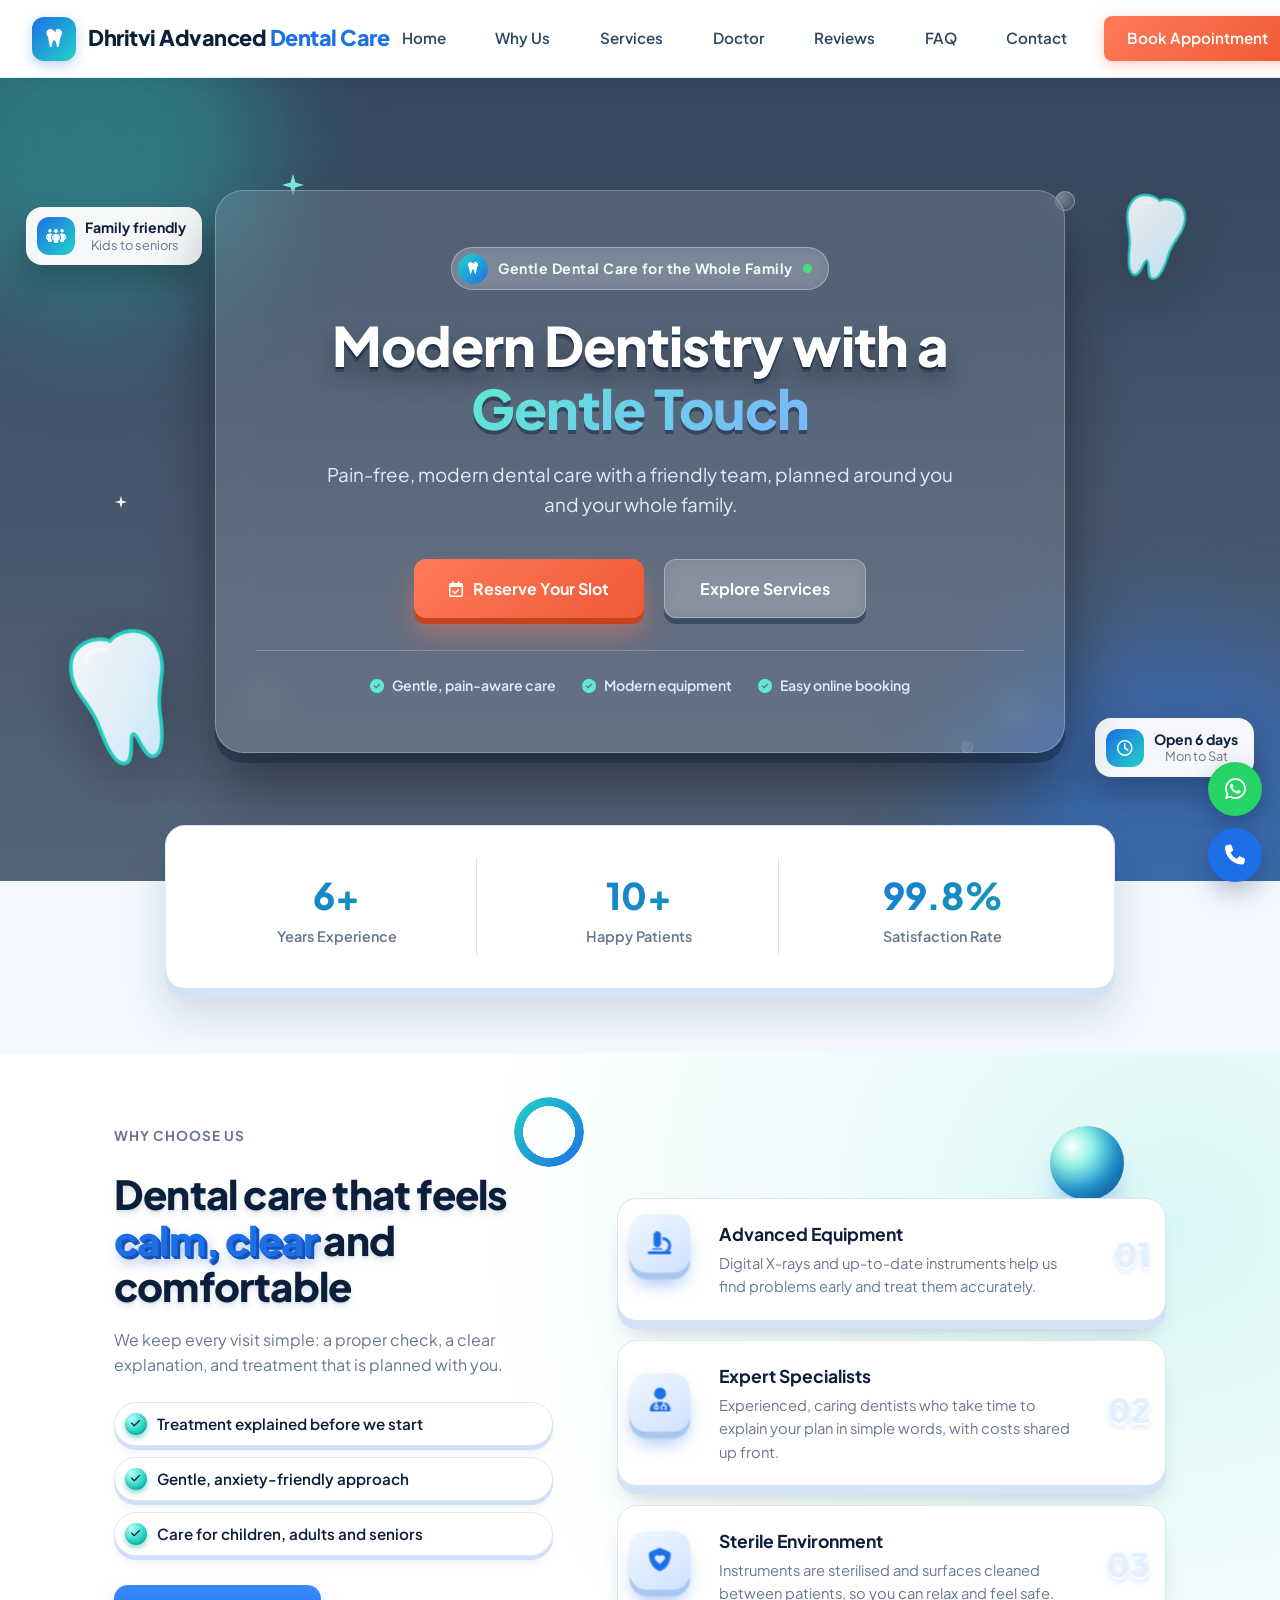
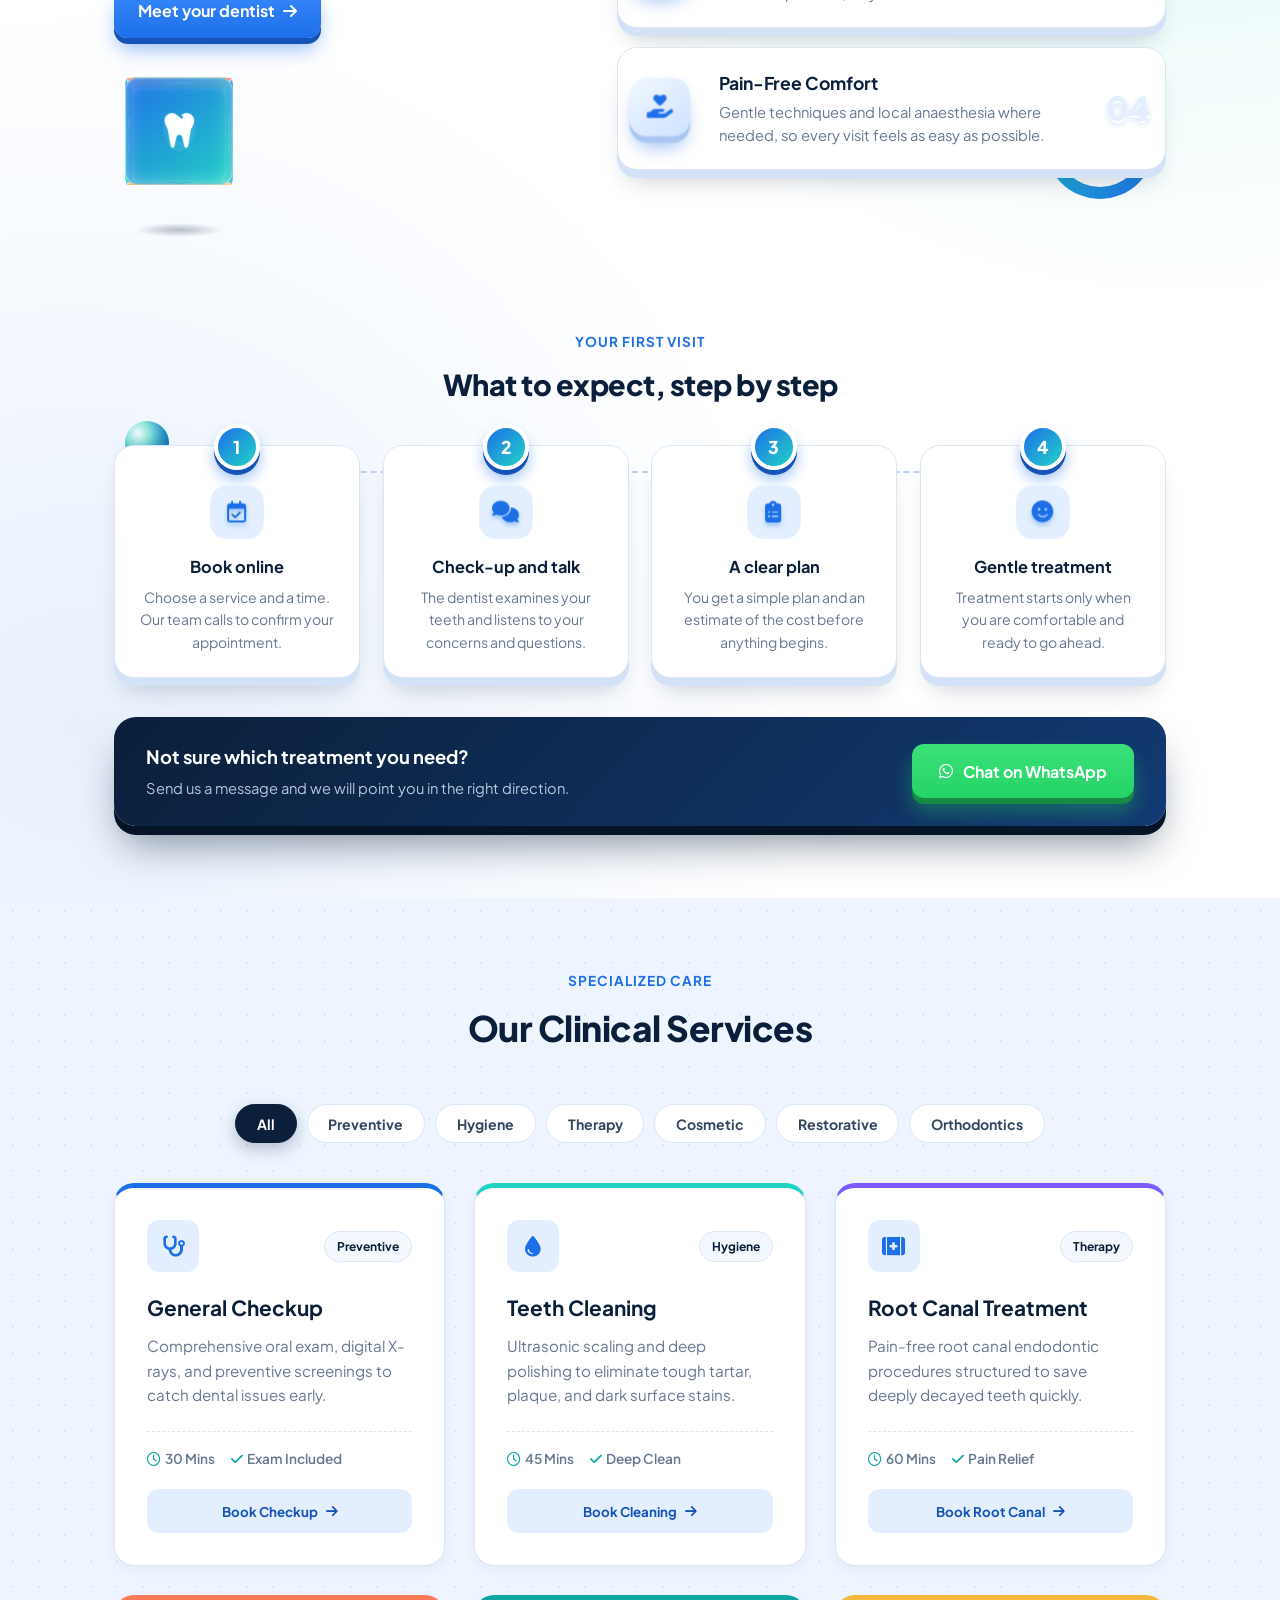
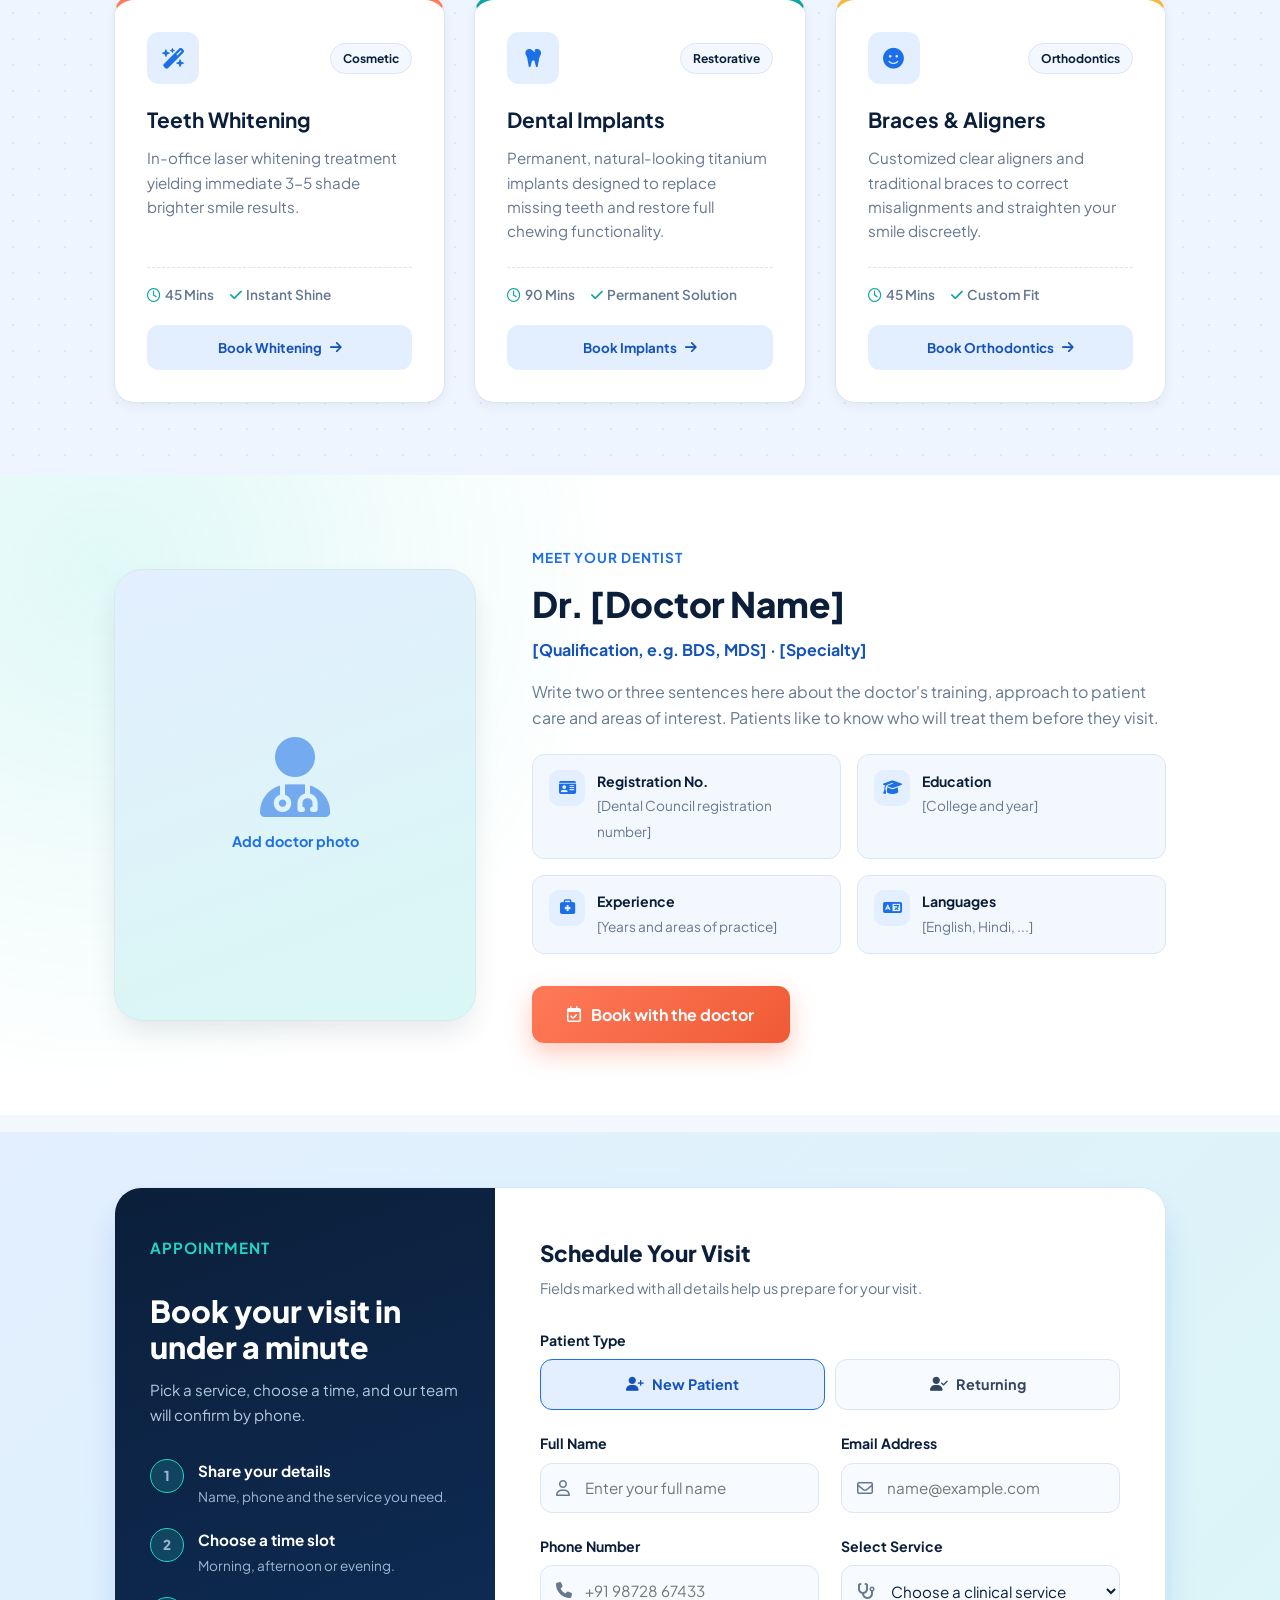
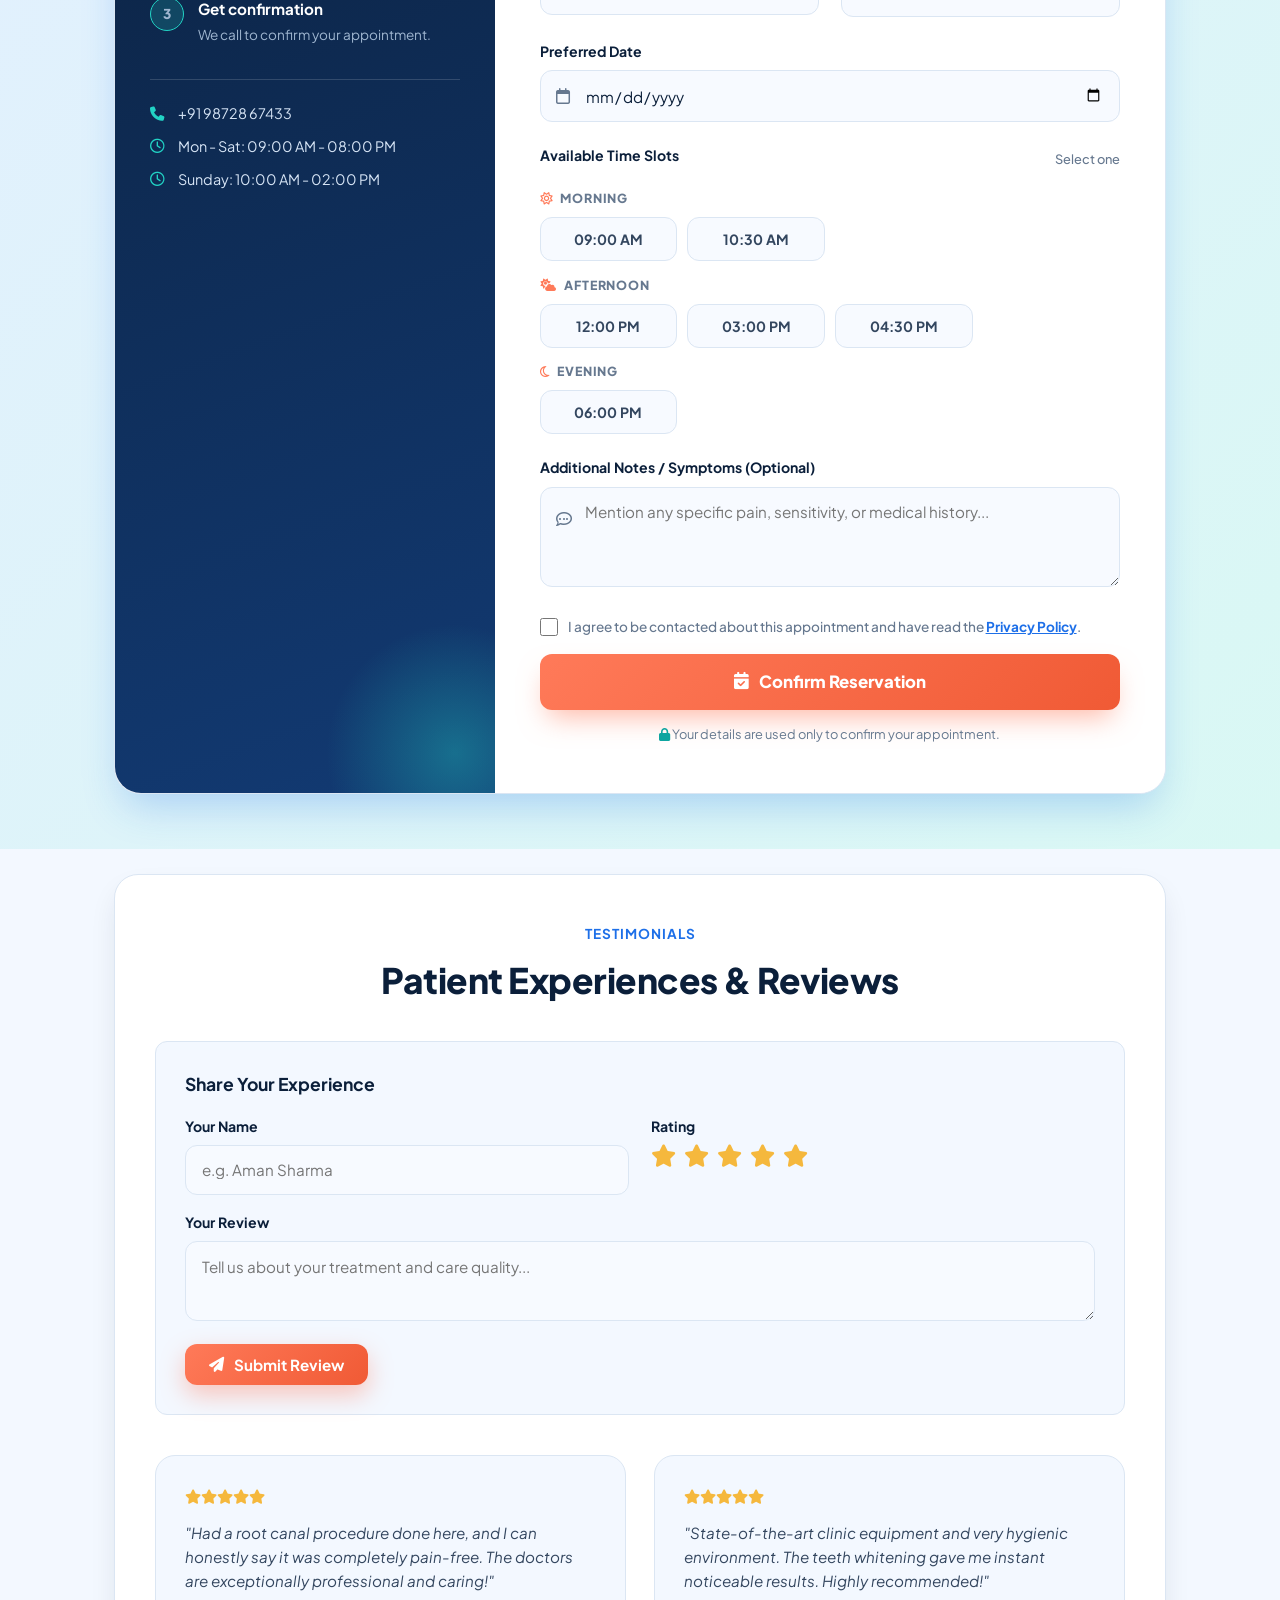
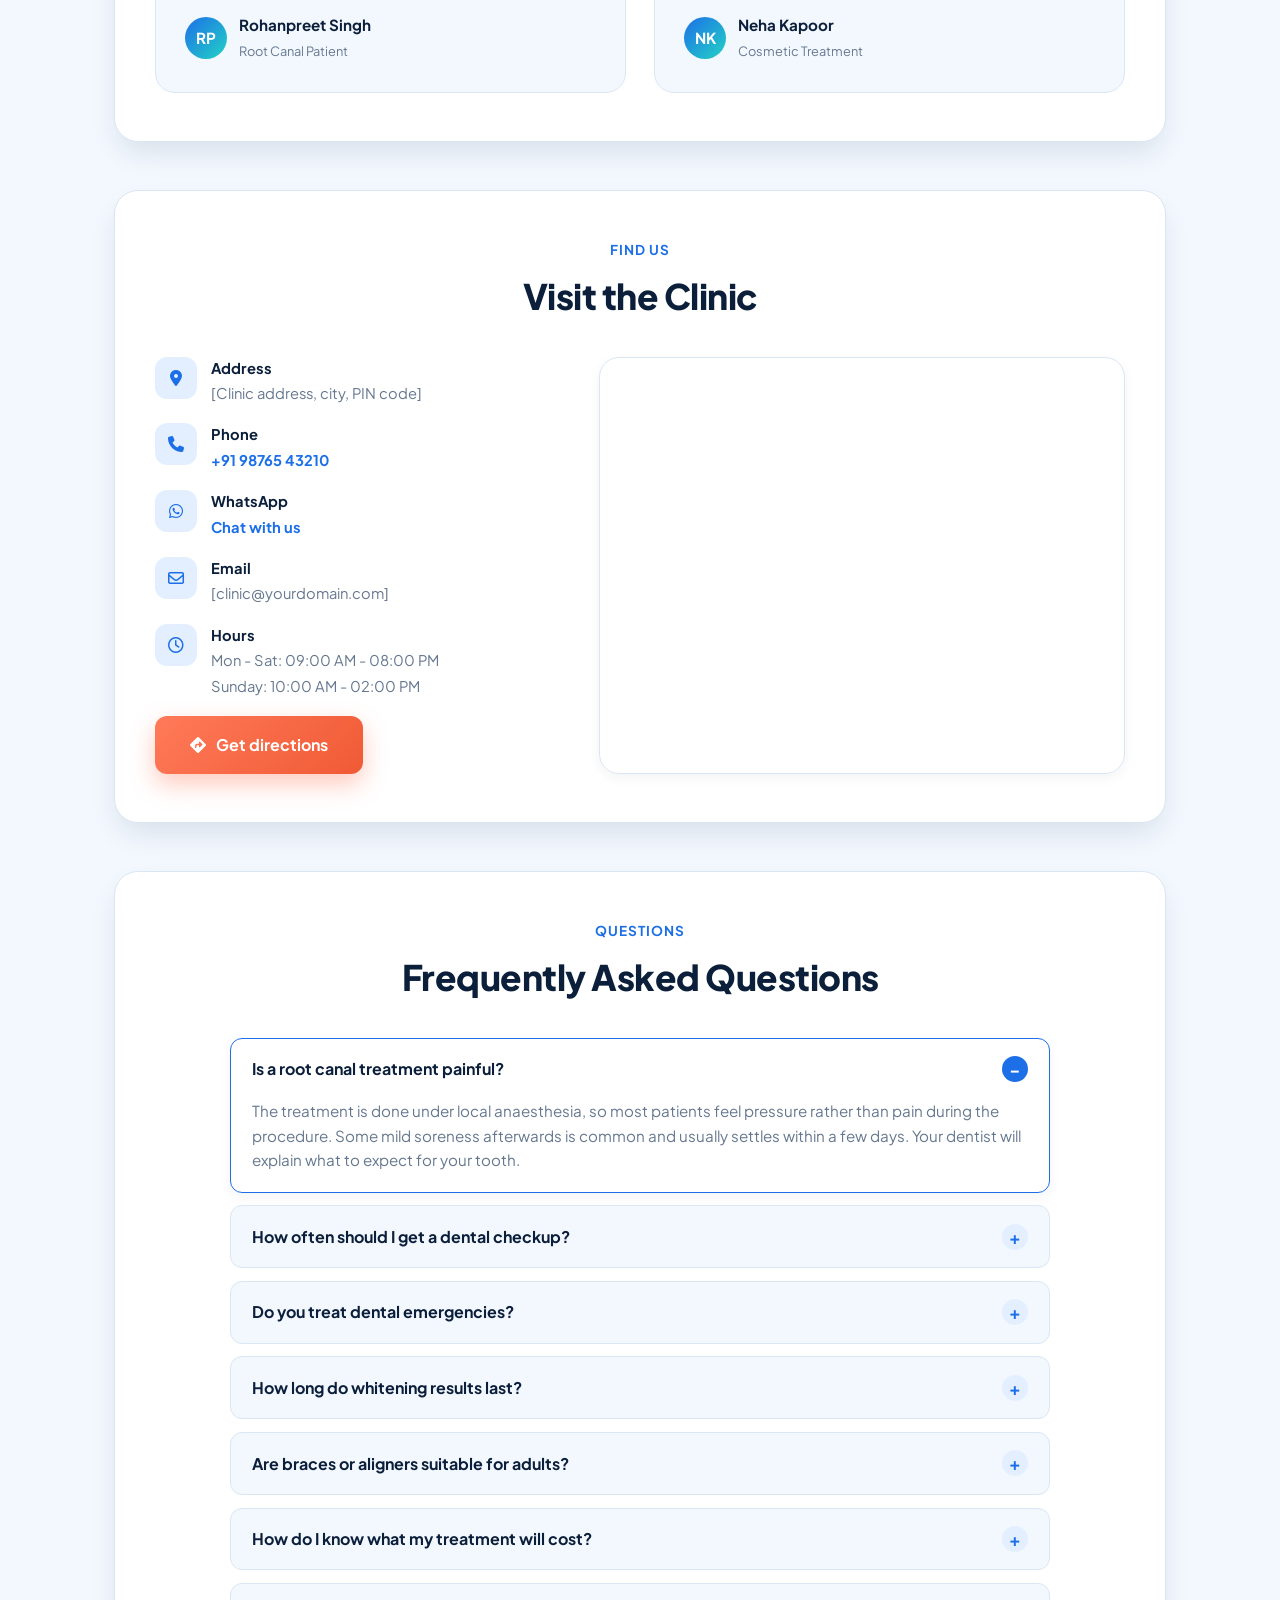
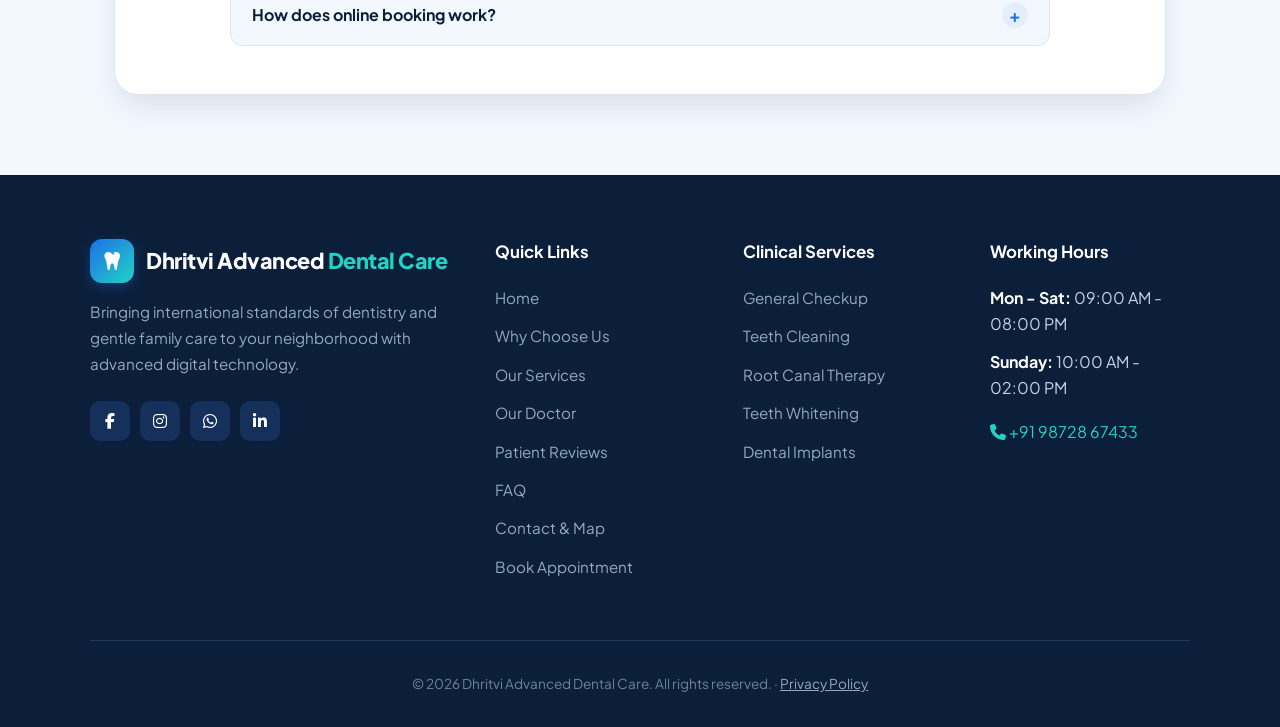
==== commit 80a52e7f: "Update index.html" ====
--- a/index.html
+++ b/index.html
@@ -11,7 +11,7 @@
     <meta property="og:title" content="Dhritvi Advanced Dental Care">
     <meta property="og:description" content="Modern dentistry with a gentle touch. Book your appointment online.">
     <meta property="og:type" content="website">
-    <script src="js/start-top.js"></script>
+    
     <link rel="stylesheet" href="js/main.js">
 
     
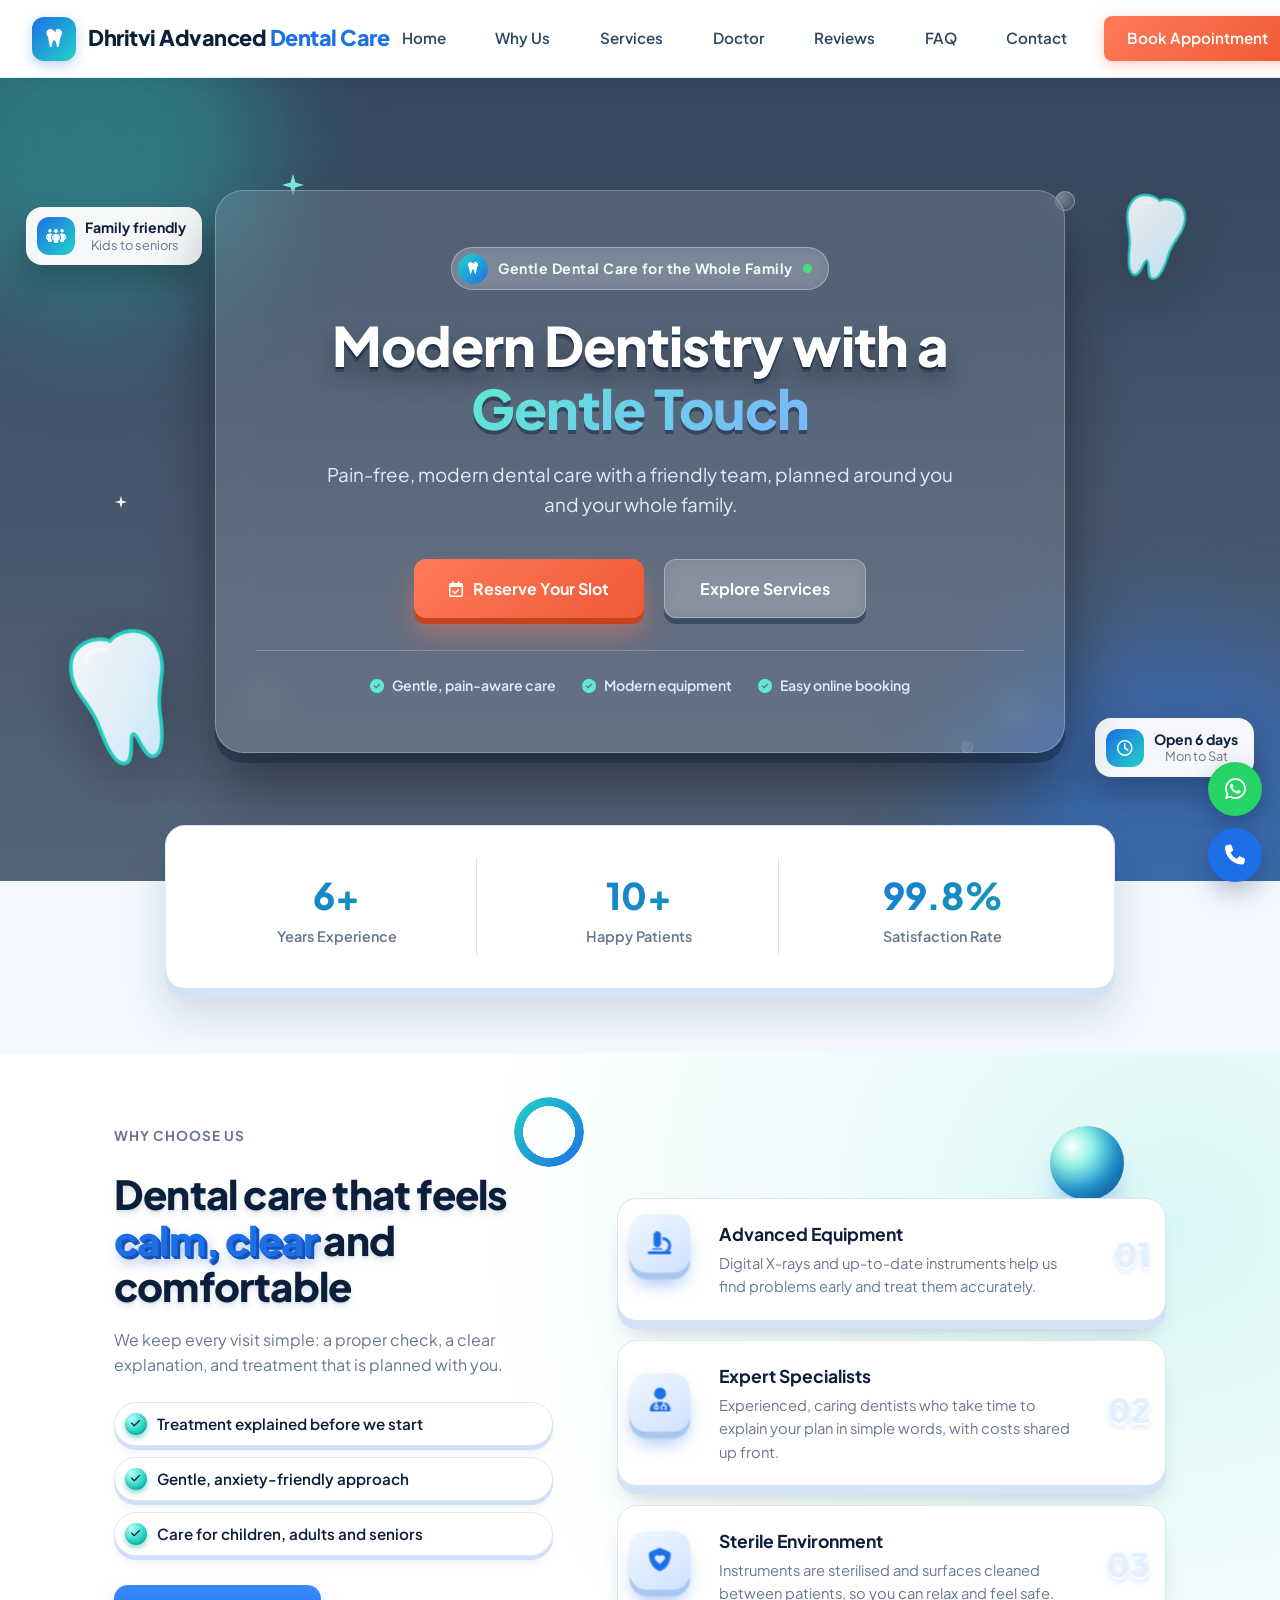
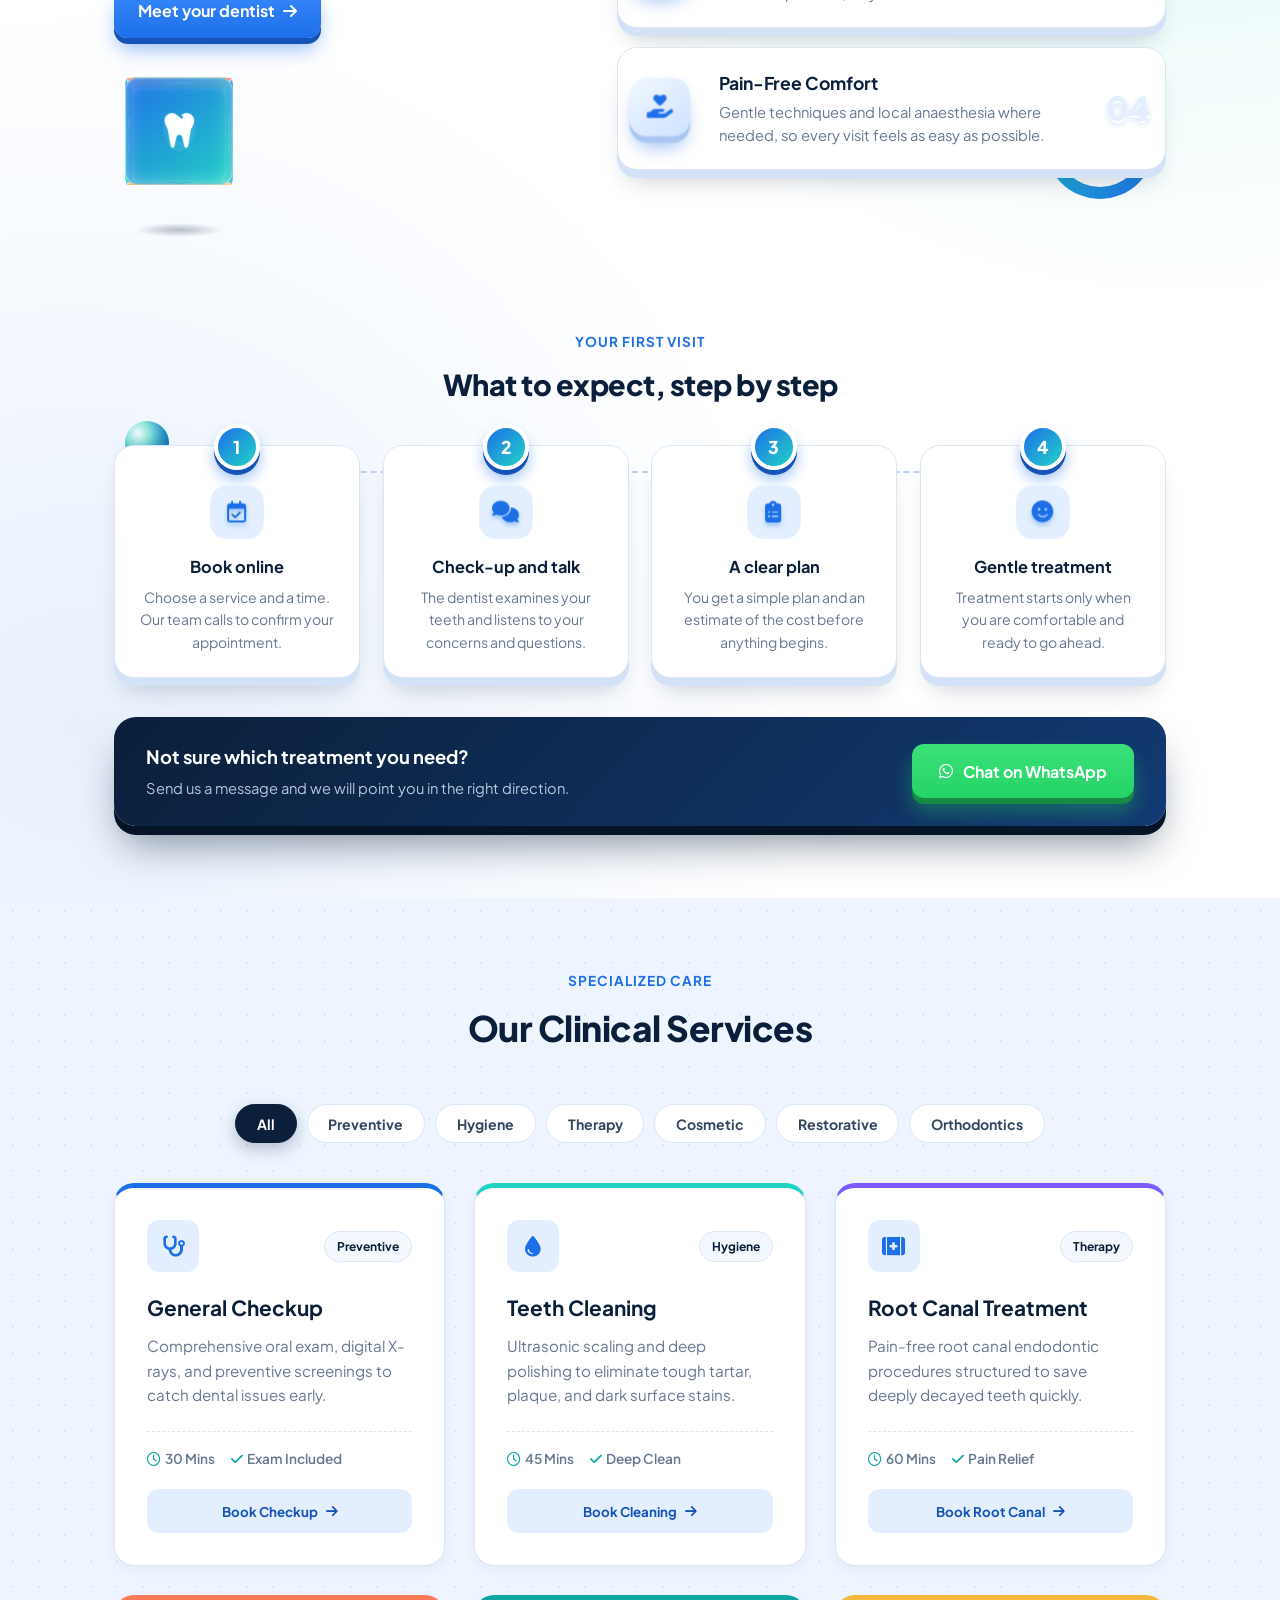
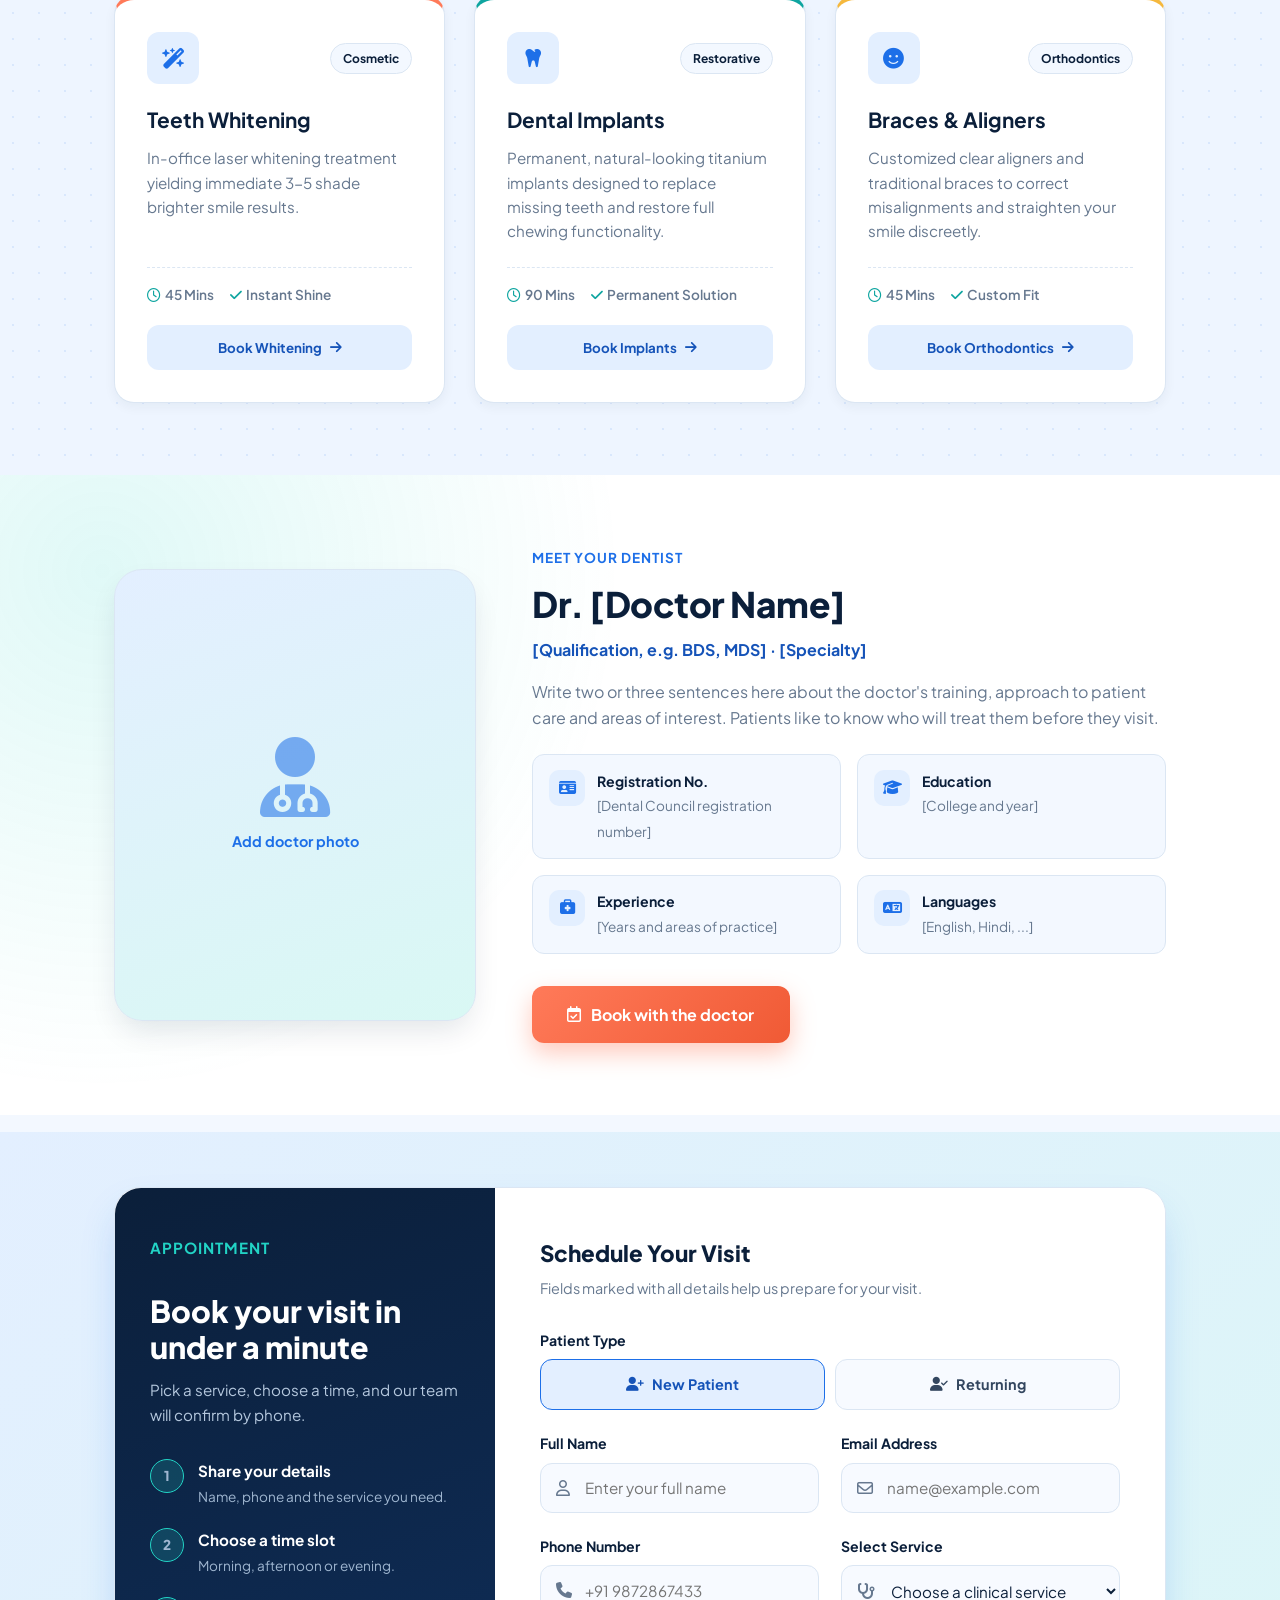
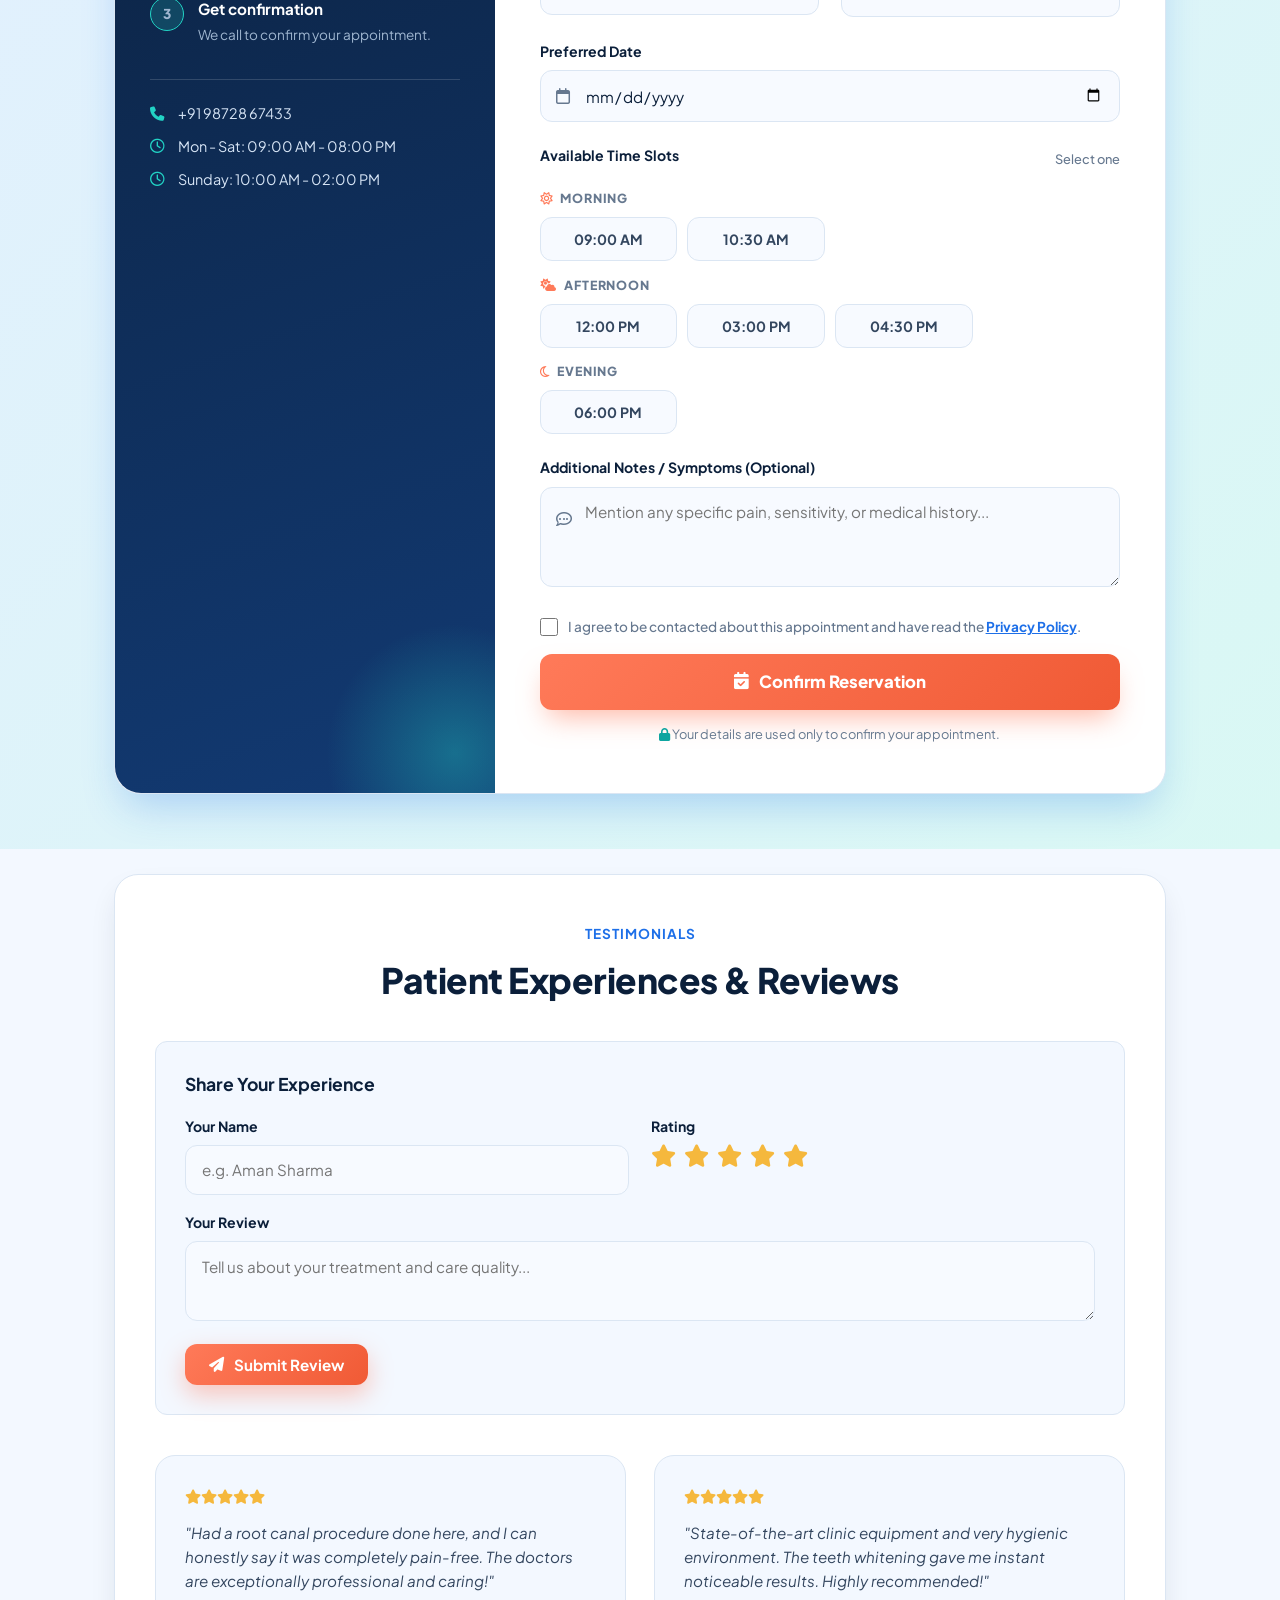
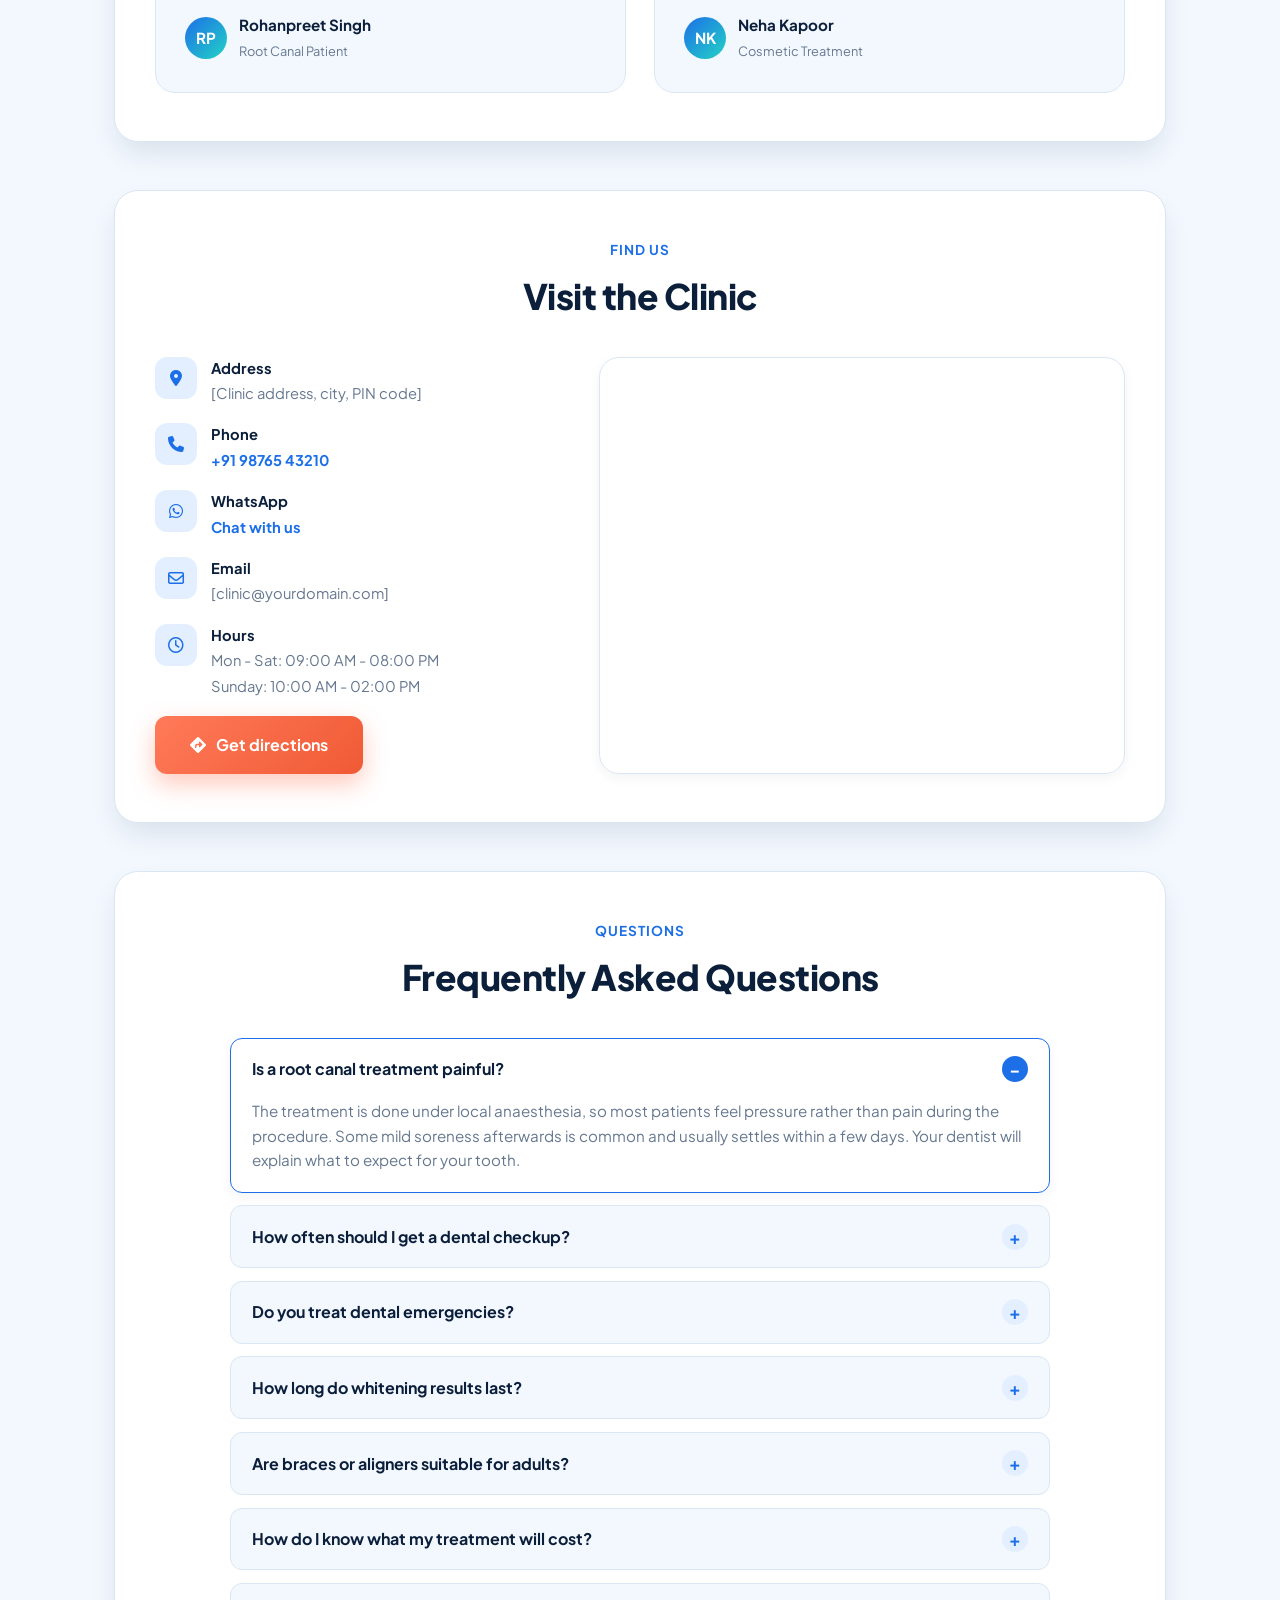
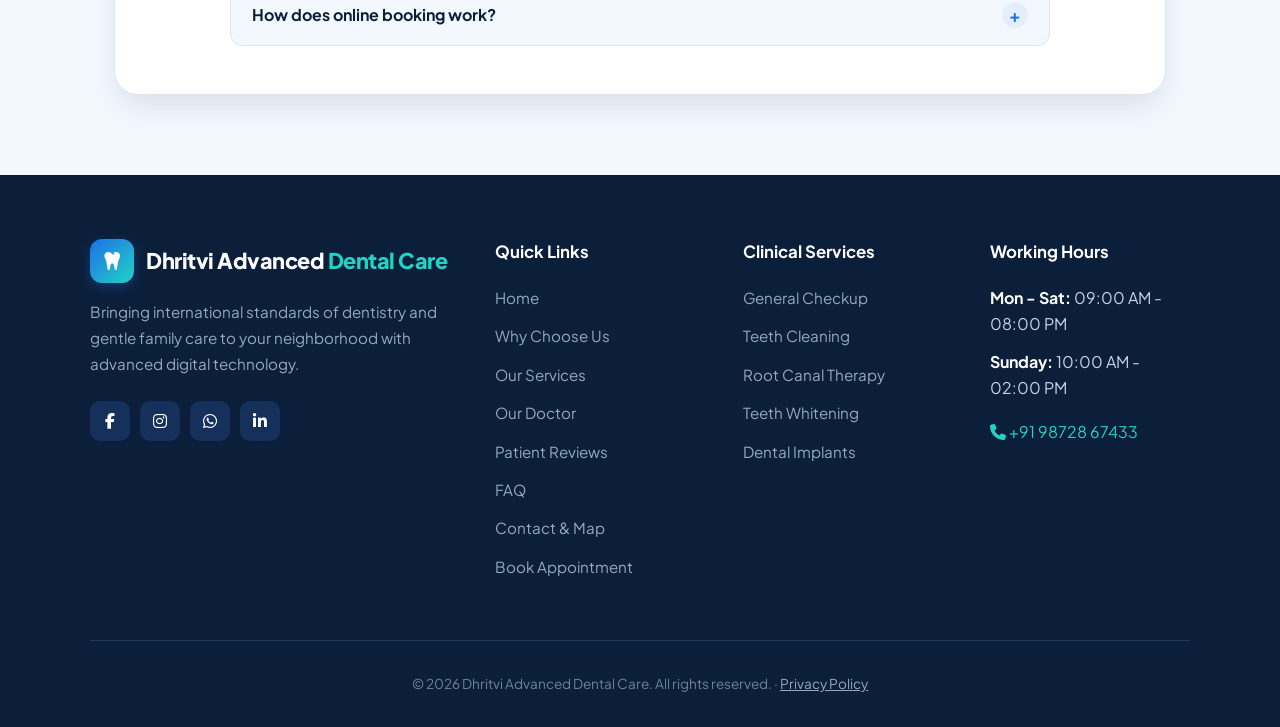
==== commit 0ed7ccfd: "Update phone number placeholders and links" ====
--- a/index.html
+++ b/index.html
@@ -11,8 +11,8 @@
     <meta property="og:title" content="Dhritvi Advanced Dental Care">
     <meta property="og:description" content="Modern dentistry with a gentle touch. Book your appointment online.">
     <meta property="og:type" content="website">
-    
     <link rel="stylesheet" href="js/main.js">
+    <script src="js/start-top.js"></script>
 
     
     
@@ -519,7 +519,7 @@
                                 <label for="phoneNumber">Phone Number</label>
                                 <div class="input-wrapper">
                                     <i class="fa-solid fa-phone"></i>
-                                    <input type="tel" id="phoneNumber" name="phone" placeholder="+91 98728 67433"
+                                    <input type="tel" id="phoneNumber" name="phone" placeholder="+91 9872867433"
                                         required>
                                 </div>
                             </div>
@@ -706,7 +706,7 @@
                         </div>
                         <div class="contact-item">
                             <i class="fa-solid fa-phone"></i>
-                            <div><strong>Phone</strong><span><a href="tel:+919876543210" data-call>+91 98765
+                            <div><strong>Phone</strong><span><a href="tel:+919872867433" data-call>+91 98765
                                         43210</a></span></div>
                         </div>
                         <div class="contact-item">
@@ -1099,7 +1099,7 @@
 
     document.getElementById('reviewForm').reset();
     setRating(5);
-
+}
 
 </script>
 
